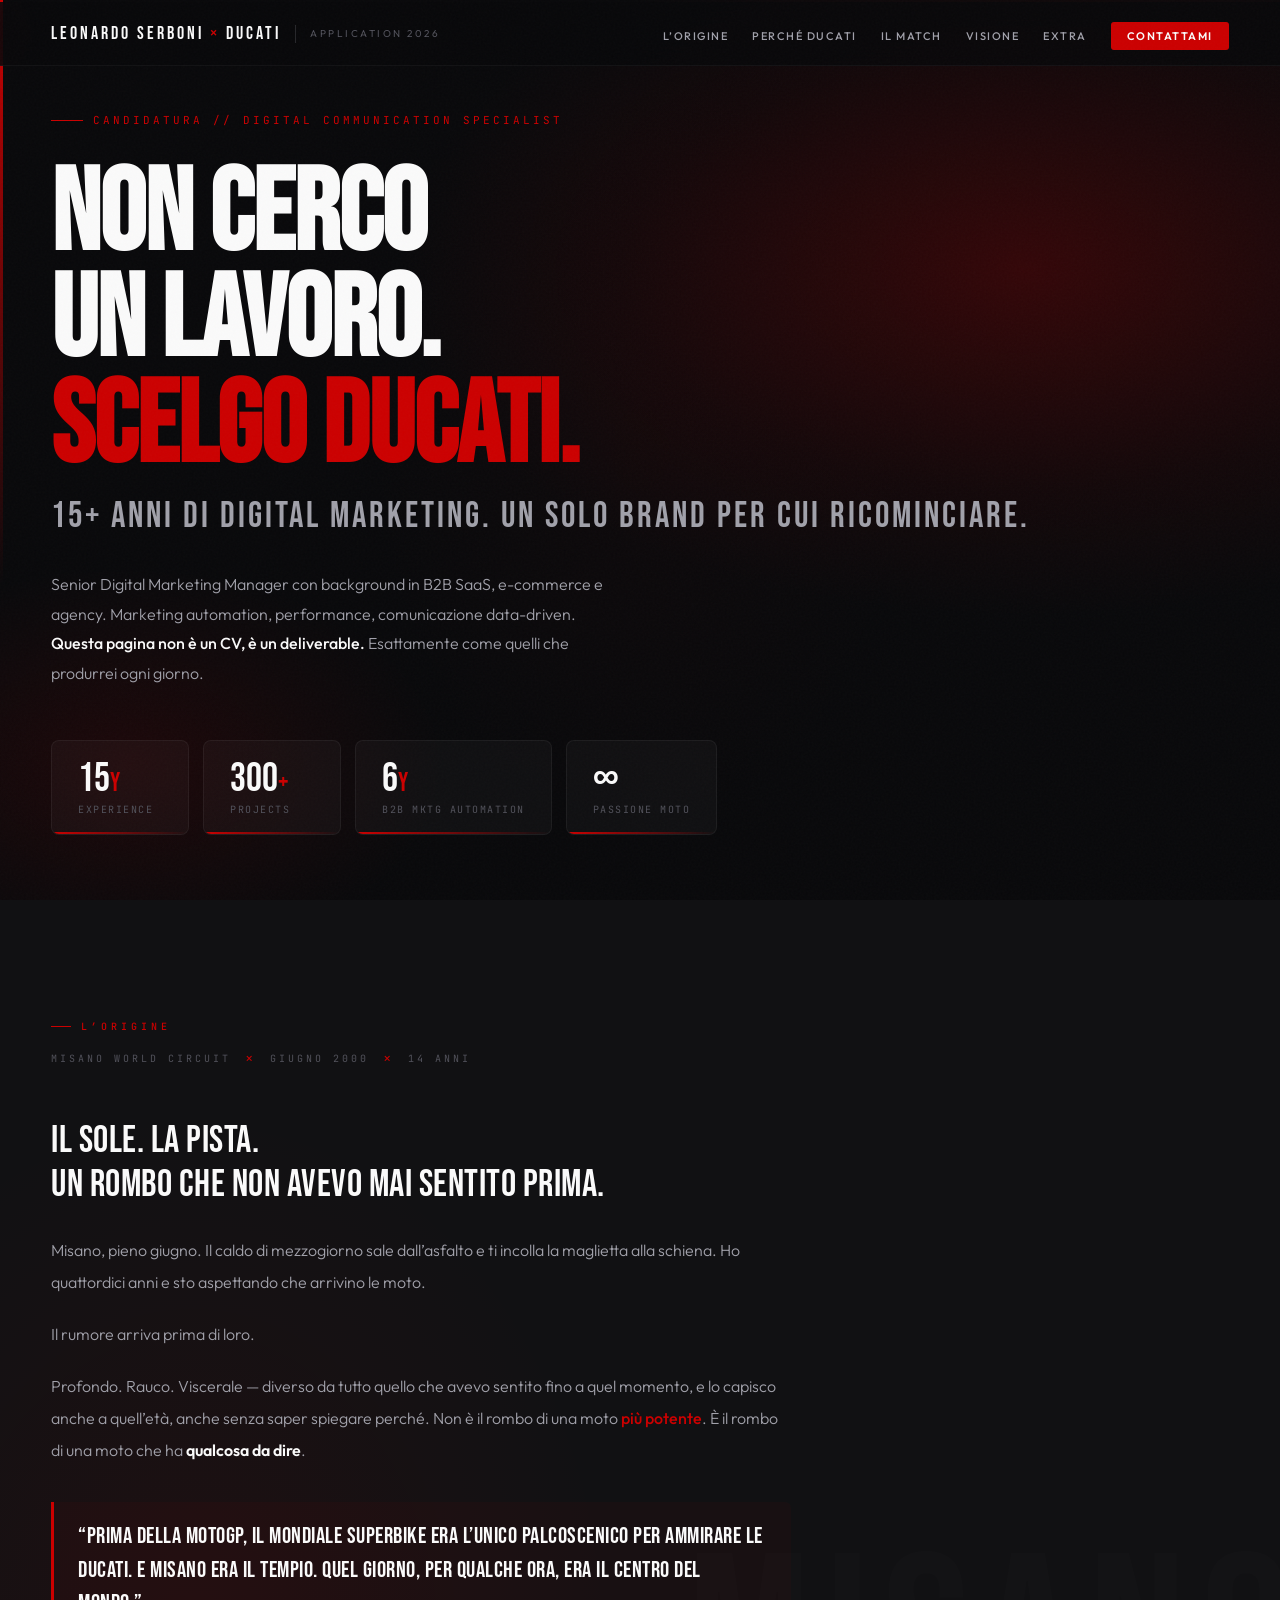
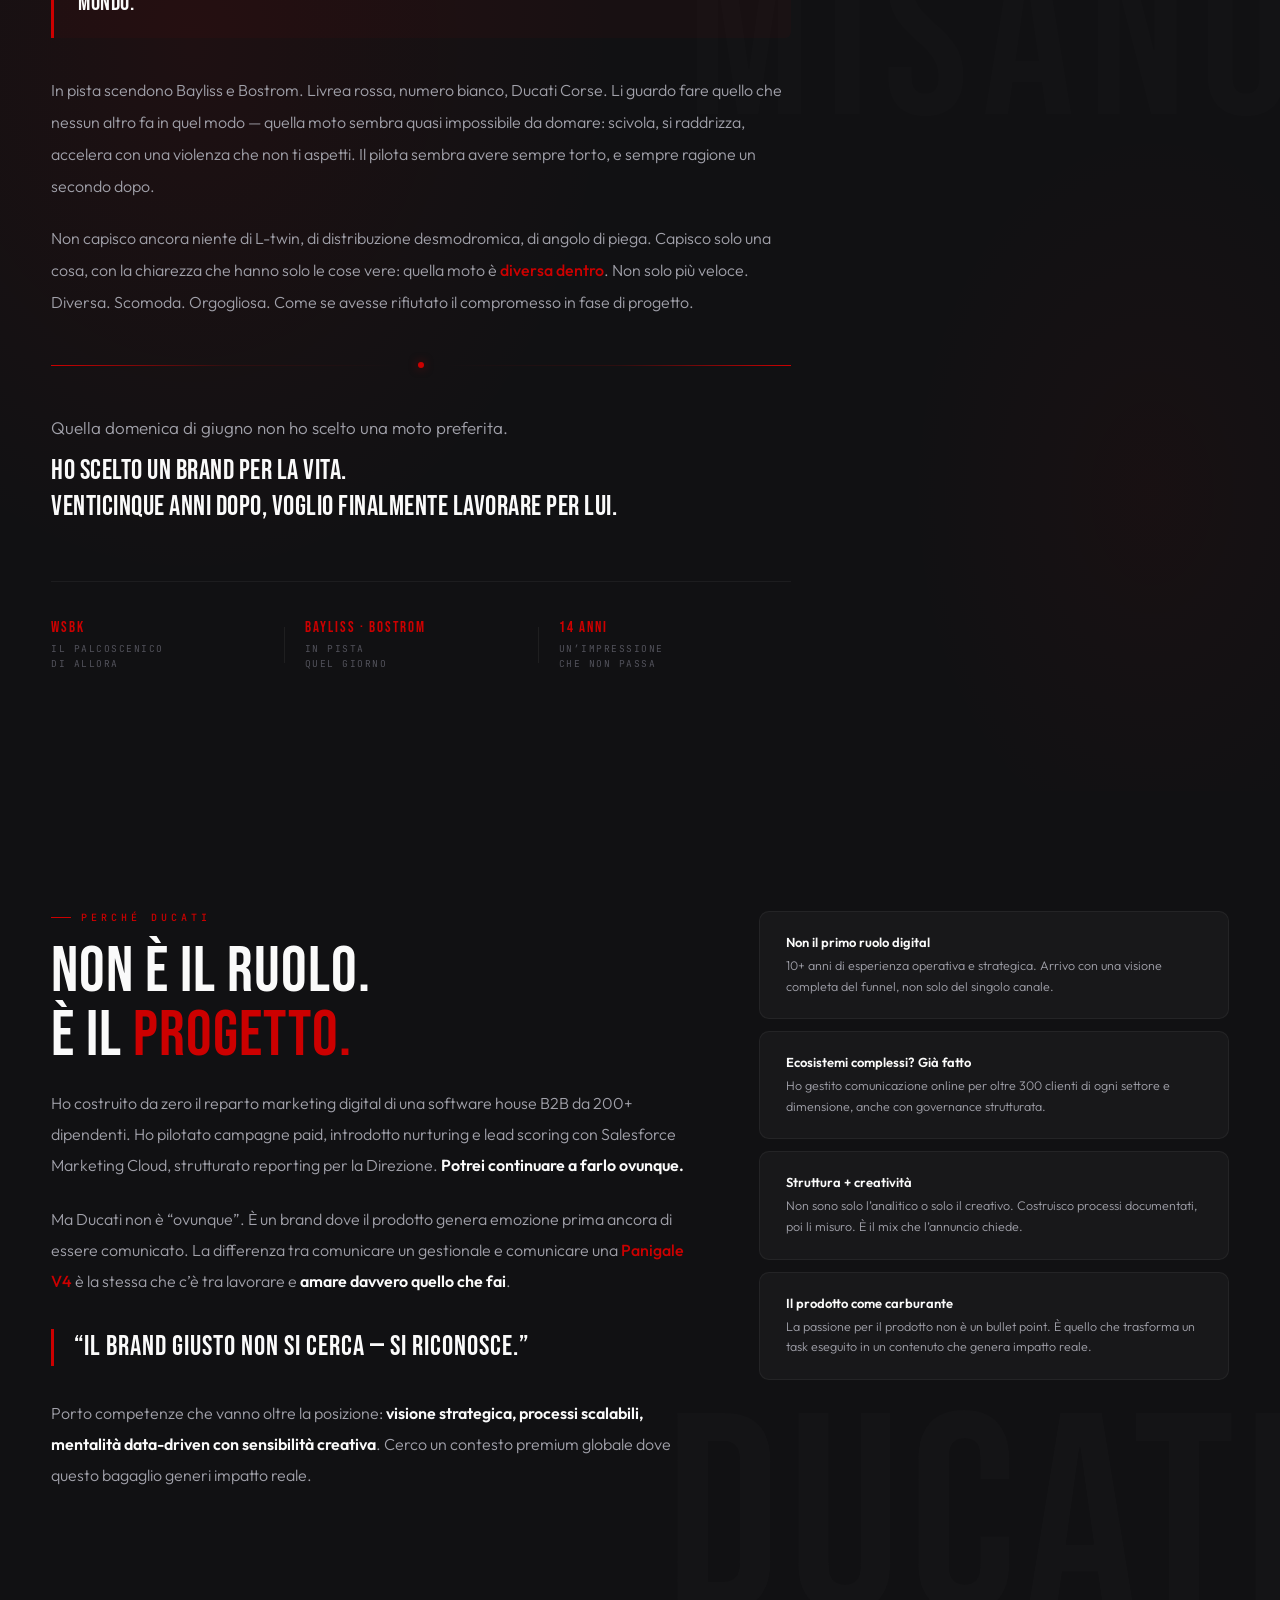
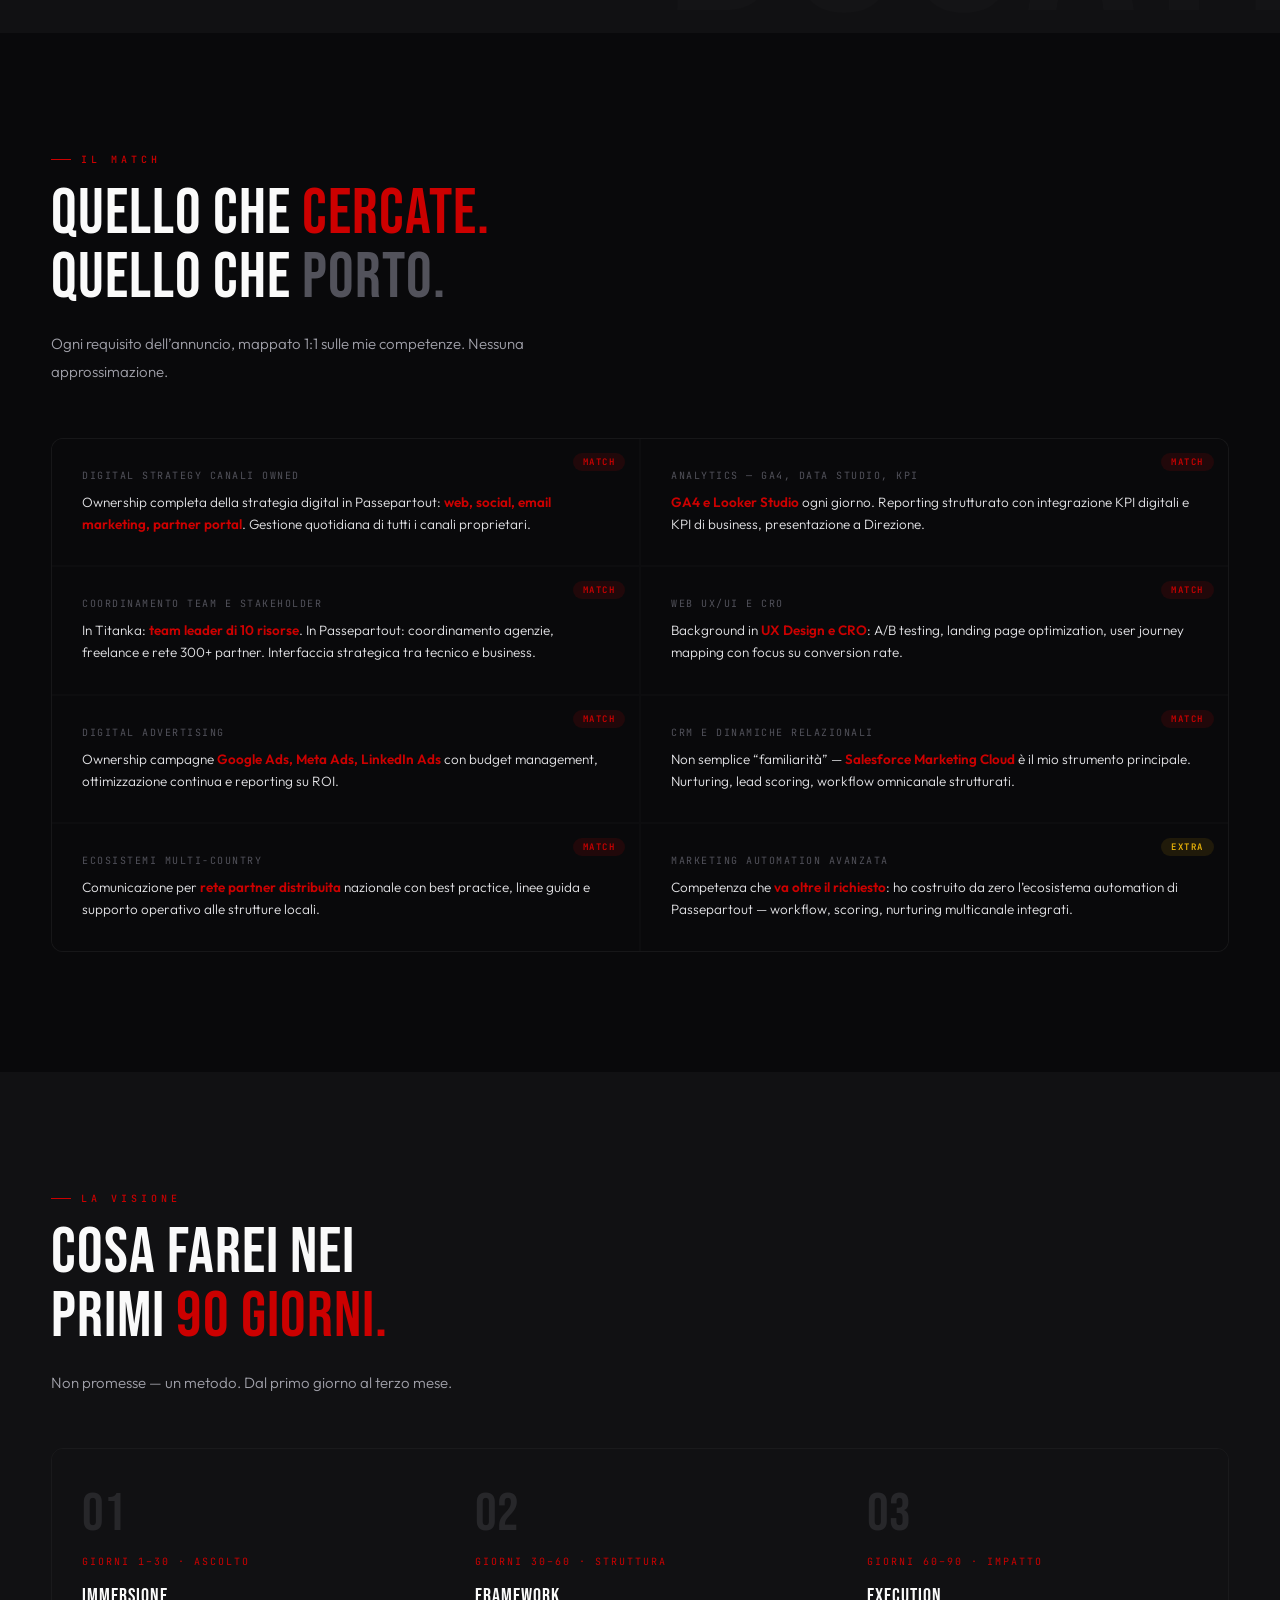
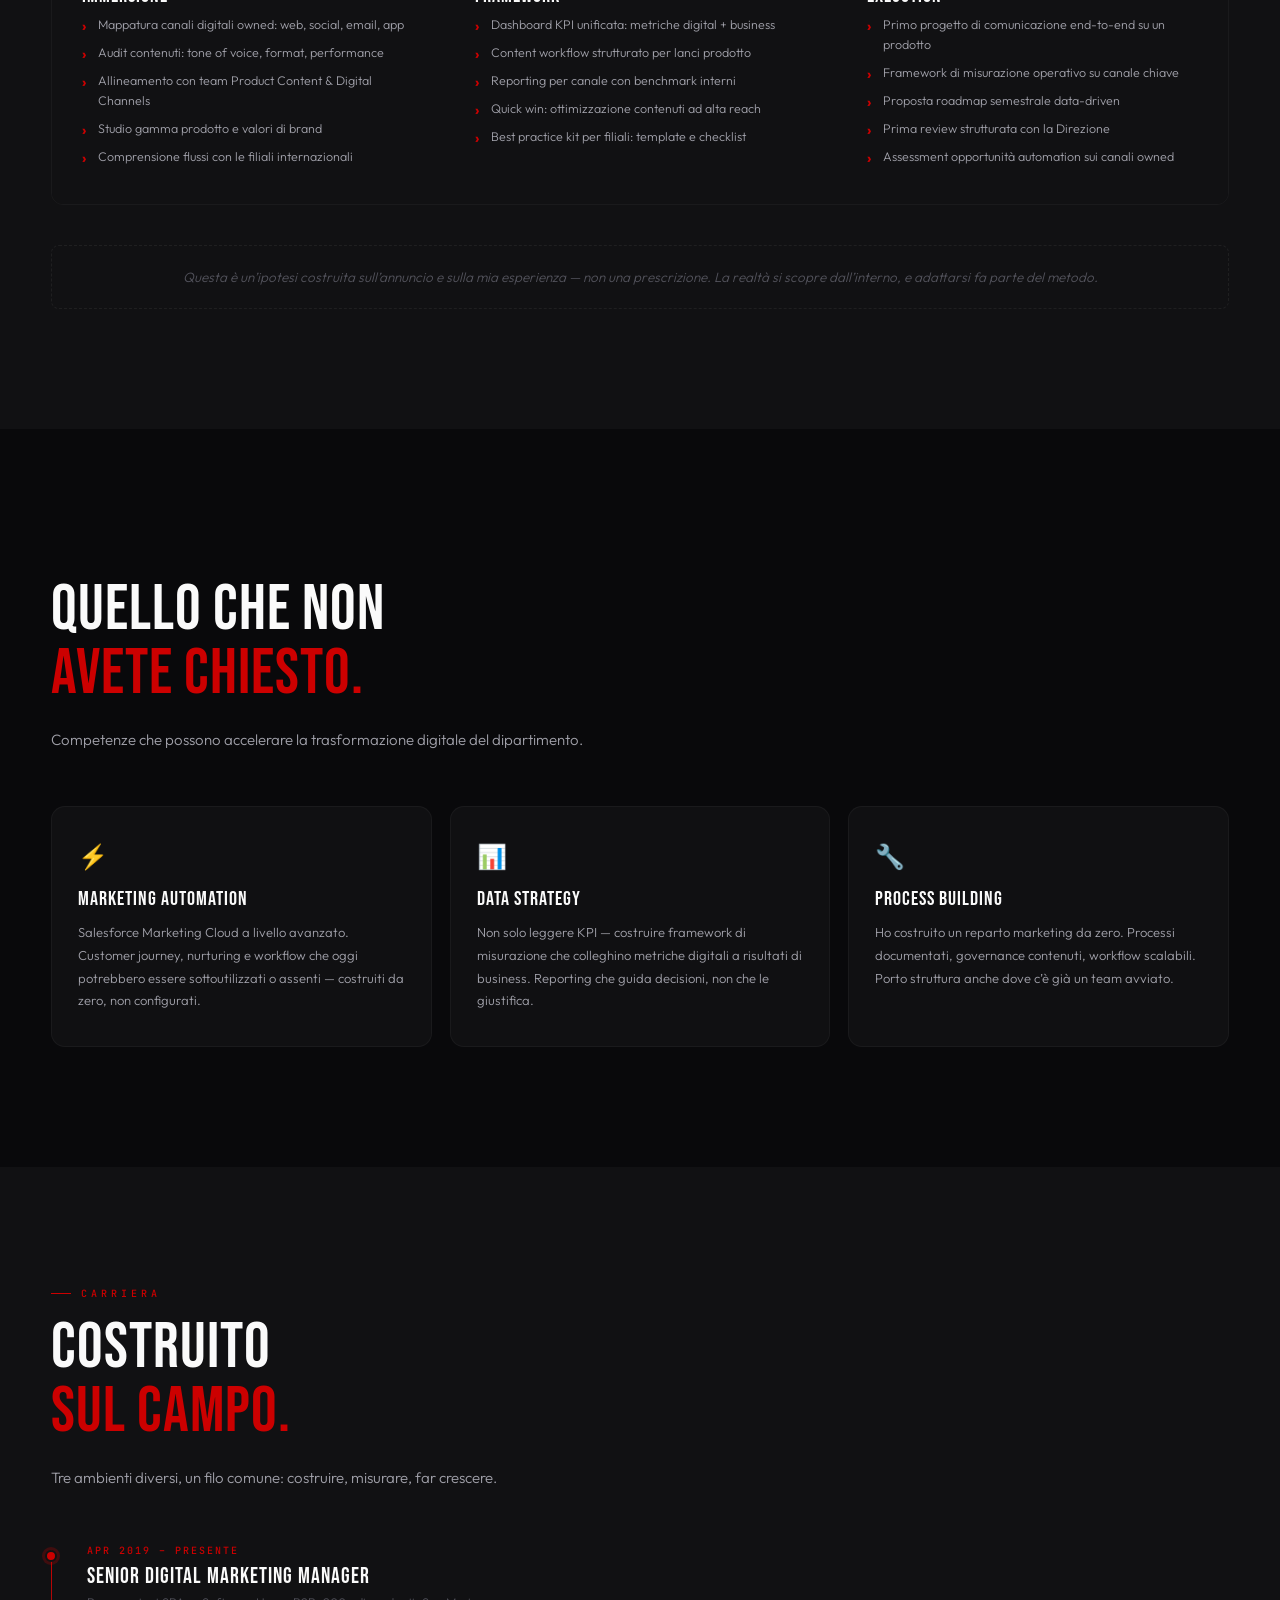
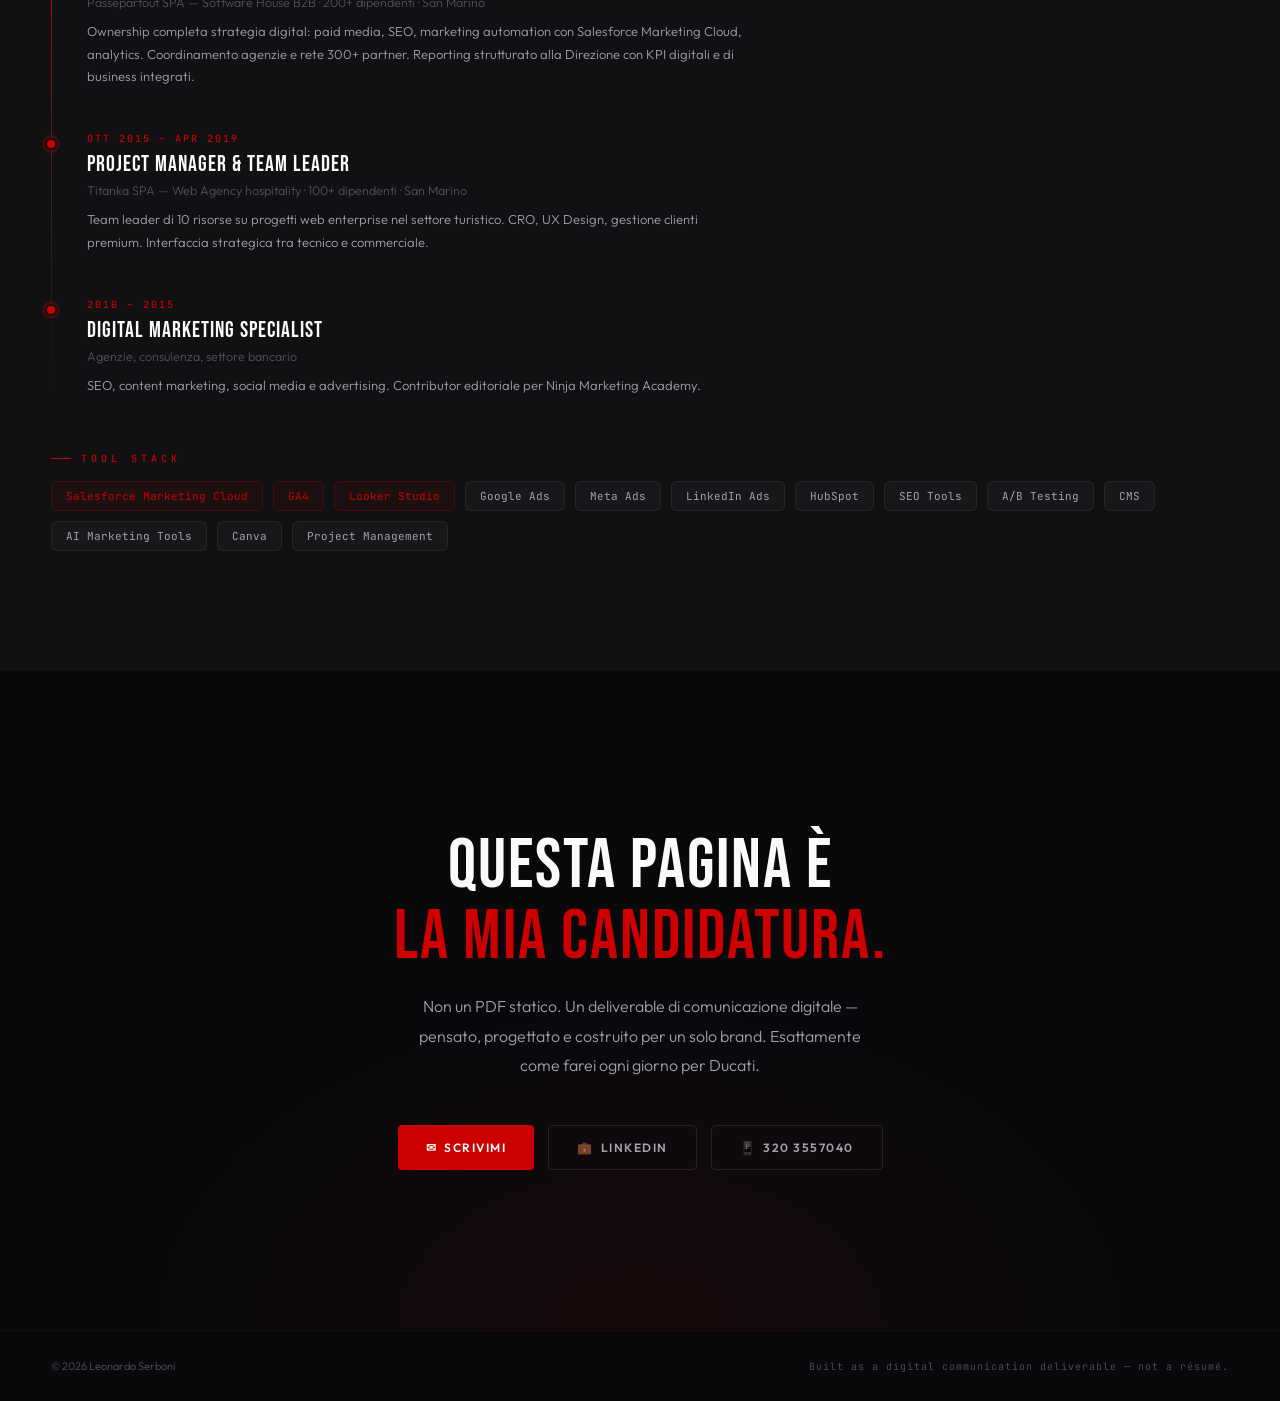
==== ducati/index.html @ 58b3178b "Update index.html" ====
<!DOCTYPE html>
<html lang="it">
<head>
<meta charset="UTF-8">
<meta name="viewport" content="width=device-width, initial-scale=1.0">
<title>Leonardo Serboni x Ducati - Digital Communication Specialist</title>
<meta name="description" content="Candidatura di Leonardo Serboni per il ruolo di Digital Communication Specialist in Ducati Motor Holding.">
<link rel="icon" type="image/svg+xml" href="/favicon.svg">
<link rel="preconnect" href="https://fonts.googleapis.com">
<link href="https://fonts.googleapis.com/css2?family=Bebas+Neue&family=Outfit:wght@200;300;400;500;600;700&family=JetBrains+Mono:wght@300;400;500&display=swap" rel="stylesheet">
<style>
*, *::before, *::after { box-sizing: border-box; margin: 0; padding: 0; }
:root {
  --black: #09090b; --dark: #111113; --carbon: #18181b;
  --ducati: #CC0000; --ducati-bright: #e60000; --ducati-dim: #8b0000;
  --white: #fafafa; --smoke: #e4e4e7; --silver: #a1a1aa;
  --muted: #52525b; --subtle: #27272a; --glass: rgba(255,255,255,0.03);
}
html { scroll-behavior: smooth; }
body { font-family: Outfit, sans-serif; background: var(--black); color: var(--white); overflow-x: hidden; -webkit-font-smoothing: antialiased; }
::selection { background: var(--ducati); color: var(--white); }
body::after {
  content: ''; position: fixed; inset: 0; opacity: 0.025;
  background: url("data:image/svg+xml,%3Csvg viewBox='0 0 512 512' xmlns='http://www.w3.org/2000/svg'%3E%3Cfilter id='n'%3E%3CfeTurbulence type='fractalNoise' baseFrequency='0.85' numOctaves='4' stitchTiles='stitch'/%3E%3C/filter%3E%3Crect width='100%25' height='100%25' filter='url(%23n)'/%3E%3C/svg%3E");
  pointer-events: none; z-index: 10000;
}

/* ── PROGRESS BAR ── */
#progress-bar { position: fixed; top: 0; left: 0; height: 2px; background: var(--ducati); z-index: 9999; width: 0%; transition: width 0.1s linear; }

/* ── REVEAL ── */
.rv { opacity: 0; transform: translateY(32px); transition: opacity 0.7s cubic-bezier(0.16,1,0.3,1), transform 0.7s cubic-bezier(0.16,1,0.3,1); }
.rv.vis { opacity: 1; transform: translateY(0); }
.rv-d1 { transition-delay: 0.08s; } .rv-d2 { transition-delay: 0.16s; }
.rv-d3 { transition-delay: 0.24s; } .rv-d4 { transition-delay: 0.32s; }

/* ── NAV ── */
nav {
  position: fixed; top: 2px; left: 0; right: 0; z-index: 200; height: 64px;
  display: flex; align-items: center; justify-content: space-between;
  padding: 0 clamp(20px,4vw,56px);
  background: rgba(9,9,11,0.85); backdrop-filter: blur(24px) saturate(1.4);
  border-bottom: 1px solid rgba(255,255,255,0.04);
}
.nav-left { display: flex; align-items: center; gap: 14px; }
.nav-mark { font-family: 'Bebas Neue', sans-serif; font-size: 18px; letter-spacing: 3px; color: var(--white); }
.nav-mark span { color: var(--ducati); }
.nav-sep { width: 1px; height: 18px; background: var(--subtle); }
.nav-tag { font-size: 10px; font-weight: 400; color: var(--muted); letter-spacing: 2.5px; text-transform: uppercase; }
.nav-right { display: flex; gap: 24px; list-style: none; align-items: center; }
.nav-right a { font-size: 11px; font-weight: 500; color: var(--silver); text-decoration: none; letter-spacing: 1.5px; text-transform: uppercase; transition: color 0.2s; }
.nav-right a:hover { color: var(--white); }
.nav-cta { background: var(--ducati) !important; color: var(--white) !important; padding: 7px 16px !important; border-radius: 3px; font-weight: 600 !important; transition: background 0.2s, transform 0.2s !important; }
.nav-cta:hover { background: var(--ducati-bright) !important; transform: translateY(-1px); }

/* ── HERO ── */
.hero {
  min-height: 100vh; display: flex; flex-direction: column; justify-content: center;
  padding: 100px clamp(20px,4vw,56px) 60px; position: relative; overflow: hidden;
}
.hero-glow {
  position: absolute; inset: 0;
  background:
    radial-gradient(ellipse 70% 55% at 80% 30%, rgba(204,0,0,0.22) 0%, rgba(140,0,0,0.08) 45%, transparent 70%),
    radial-gradient(ellipse 45% 40% at 10% 85%, rgba(204,0,0,0.10) 0%, transparent 55%),
    radial-gradient(ellipse 30% 60% at 50% 50%, rgba(100,0,0,0.05) 0%, transparent 70%);
}
.hero-accent { position: absolute; left: 0; top: 0; bottom: 0; width: 3px; background: linear-gradient(to bottom, var(--ducati), transparent 65%); }
.hero-content { position: relative; z-index: 1; max-width: 980px; }
.hero-badge {
  display: inline-flex; align-items: center; gap: 10px; margin-bottom: 36px;
  opacity: 0; animation: up 0.7s 0.2s cubic-bezier(0.16,1,0.3,1) forwards;
}
.hero-badge-line { width: 32px; height: 1px; background: var(--ducati); }
.hero-badge span { font-family: 'JetBrains Mono', monospace; font-size: 11px; letter-spacing: 3px; text-transform: uppercase; color: var(--ducati); }
@keyframes up { from { opacity: 0; transform: translateY(24px); } to { opacity: 1; transform: translateY(0); } }
.hero-h1 {
  font-family: 'Bebas Neue', sans-serif; font-size: clamp(52px,9vw,130px);
  line-height: 0.92; letter-spacing: -1px; margin-bottom: 14px;
  opacity: 0; animation: up 0.8s 0.4s cubic-bezier(0.16,1,0.3,1) forwards;
}
.hero-h1 .r { color: var(--ducati); display: block; }
.hero-h2 {
  font-family: 'Bebas Neue', sans-serif; font-size: clamp(18px,2.8vw,36px);
  color: var(--silver); letter-spacing: 3px; margin-bottom: 32px;
  opacity: 0; animation: up 0.8s 0.55s cubic-bezier(0.16,1,0.3,1) forwards;
}
.hero-p {
  font-size: 16px; font-weight: 300; color: var(--silver); line-height: 1.85;
  max-width: 560px; margin-bottom: 52px;
  opacity: 0; animation: up 0.8s 0.7s cubic-bezier(0.16,1,0.3,1) forwards;
}
.hero-p strong { color: var(--white); font-weight: 500; }
.telem { display: flex; gap: 14px; flex-wrap: wrap; opacity: 0; animation: up 0.8s 0.9s cubic-bezier(0.16,1,0.3,1) forwards; }
.telem-box {
  background: var(--glass); border: 1px solid rgba(255,255,255,0.05);
  border-radius: 8px; padding: 18px 26px; min-width: 138px; position: relative; overflow: hidden;
  transition: border-color 0.3s, background 0.3s;
}
.telem-box:hover { border-color: rgba(204,0,0,0.2); background: rgba(204,0,0,0.04); }
.telem-box::after { content: ''; position: absolute; bottom: 0; left: 0; right: 0; height: 2px; background: linear-gradient(90deg, var(--ducati), transparent); }
.telem-val { font-family: 'Bebas Neue', sans-serif; font-size: 40px; color: var(--white); line-height: 1; }
.telem-val span { color: var(--ducati); font-size: 26px; }
.telem-key { font-family: 'JetBrains Mono', monospace; font-size: 10px; color: var(--muted); letter-spacing: 1.5px; text-transform: uppercase; margin-top: 4px; }

/* ── SECTIONS ── */
section { padding: clamp(72px,10vw,120px) clamp(20px,4vw,56px); }
.sec-dark { background: var(--dark); }
.sec-black { background: var(--black); }
.s-label { font-family: 'JetBrains Mono', monospace; font-size: 10px; font-weight: 500; letter-spacing: 4px; text-transform: uppercase; color: var(--ducati); margin-bottom: 16px; display: flex; align-items: center; gap: 10px; }
.s-label::before { content: ''; width: 20px; height: 1px; background: var(--ducati); }
.s-title { font-family: 'Bebas Neue', sans-serif; font-size: clamp(34px,5vw,64px); line-height: 1.0; letter-spacing: 1px; margin-bottom: 20px; }
.s-title .r { color: var(--ducati); } .s-title .d { color: var(--muted); }
.s-intro { font-size: 15px; font-weight: 300; color: var(--silver); line-height: 1.85; max-width: 560px; margin-bottom: 52px; }

/* ── PERCHÉ DUCATI ── */
#perche { position: relative; overflow: hidden; }
.perche-wm {
  position: absolute; right: -2%; bottom: -4%; font-family: 'Bebas Neue', sans-serif;
  font-size: clamp(140px,22vw,300px); color: rgba(255,255,255,0.013); letter-spacing: 8px;
  pointer-events: none; line-height: 1; user-select: none;
}
.perche-grid { display: grid; grid-template-columns: 1.15fr 0.85fr; gap: 72px; align-items: start; }
.perche-text p { font-size: 16px; color: var(--silver); line-height: 1.95; margin-bottom: 22px; font-weight: 300; }
.perche-text strong { color: var(--white); font-weight: 600; }
.perche-text em { color: var(--ducati); font-style: normal; font-weight: 500; }
.perche-text .pull {
  font-family: 'Bebas Neue', sans-serif; font-size: clamp(20px,2.2vw,28px); color: var(--white);
  letter-spacing: 1px; line-height: 1.3; border-left: 3px solid var(--ducati);
  padding-left: 20px; margin: 32px 0; font-weight: 400;
}
.perche-cards { display: flex; flex-direction: column; gap: 12px; }
.p-card {
  background: var(--glass); border: 1px solid rgba(255,255,255,0.05);
  border-radius: 10px; padding: 22px 26px; transition: all 0.35s cubic-bezier(0.16,1,0.3,1);
  position: relative; cursor: default;
}
.p-card::before { content: ''; position: absolute; left: 0; top: 0; bottom: 0; width: 3px; border-radius: 3px 0 0 3px; background: var(--ducati); opacity: 0; transition: opacity 0.3s; }
.p-card:hover { background: rgba(204,0,0,0.04); border-color: rgba(204,0,0,0.12); transform: translateX(6px); }
.p-card:hover::before { opacity: 1; }
.p-card-h { font-size: 13px; font-weight: 600; color: var(--white); margin-bottom: 5px; }
.p-card-p { font-size: 12.5px; color: var(--silver); line-height: 1.65; font-weight: 300; }

/* ── MATCH ── */
.match-grid { display: grid; grid-template-columns: repeat(2,1fr); gap: 2px; background: rgba(255,255,255,0.02); border-radius: 12px; overflow: hidden; border: 1px solid rgba(255,255,255,0.04); }
.m-item { background: var(--black); padding: 30px; position: relative; transition: background 0.3s; }
.m-item:hover { background: rgba(204,0,0,0.03); }
.m-badge { position: absolute; top: 14px; right: 14px; font-family: 'JetBrains Mono', monospace; font-size: 9px; font-weight: 600; letter-spacing: 1.5px; text-transform: uppercase; padding: 3px 10px; border-radius: 20px; }
.m-match { background: rgba(204,0,0,0.12); color: var(--ducati); }
.m-extra { background: rgba(234,179,8,0.1); color: #eab308; }
.m-req { font-family: 'JetBrains Mono', monospace; font-size: 10px; letter-spacing: 1.5px; text-transform: uppercase; color: var(--muted); margin-bottom: 9px; }
.m-ans { font-size: 13.5px; font-weight: 300; color: var(--smoke); line-height: 1.65; }
.m-ans strong { color: var(--ducati); font-weight: 600; }

/* ── VISIONE 90 GIORNI ── */
.vis-phases { display: grid; grid-template-columns: repeat(3,1fr); gap: 2px; border-radius: 12px; overflow: hidden; border: 1px solid rgba(255,255,255,0.04); margin-bottom: 40px; }
.vis-phase { background: var(--dark); padding: 38px 30px; position: relative; overflow: hidden; }
.vis-phase::after { content: ''; position: absolute; top: 0; left: 0; right: 0; height: 3px; background: var(--ducati); transform: scaleX(0); transform-origin: left; transition: transform 0.5s cubic-bezier(0.16,1,0.3,1); }
.vis-phase:hover::after { transform: scaleX(1); }
.vis-num { font-family: 'Bebas Neue', sans-serif; font-size: 54px; color: var(--subtle); line-height: 1; margin-bottom: 14px; }
.vis-phase-title { font-family: 'Bebas Neue', sans-serif; font-size: 20px; letter-spacing: 1px; color: var(--white); margin-bottom: 6px; }
.vis-phase-when { font-family: 'JetBrains Mono', monospace; font-size: 10px; color: var(--ducati); letter-spacing: 2px; text-transform: uppercase; margin-bottom: 16px; }
.vis-phase-list { list-style: none; display: flex; flex-direction: column; gap: 8px; }
.vis-phase-list li { font-size: 12.5px; color: var(--silver); line-height: 1.6; font-weight: 300; padding-left: 16px; position: relative; }
.vis-phase-list li::before { content: '›'; position: absolute; left: 0; color: var(--ducati); font-weight: 700; font-size: 15px; }
.vis-note { font-size: 13.5px; color: var(--muted); font-weight: 300; font-style: italic; text-align: center; padding: 22px; border: 1px dashed rgba(255,255,255,0.06); border-radius: 8px; }

/* ── EXTRA ── */
.extra-cols { display: grid; grid-template-columns: repeat(3,1fr); gap: 18px; }
.x-card { background: var(--glass); border: 1px solid rgba(255,255,255,0.04); border-radius: 14px; padding: 34px 26px; transition: all 0.4s cubic-bezier(0.16,1,0.3,1); position: relative; overflow: hidden; }
.x-card::after { content: ''; position: absolute; bottom: 0; left: 0; right: 0; height: 2px; background: linear-gradient(90deg,var(--ducati),transparent); opacity: 0; transition: opacity 0.3s; }
.x-card:hover { background: rgba(255,255,255,0.04); transform: translateY(-6px); border-color: rgba(255,255,255,0.07); }
.x-card:hover::after { opacity: 1; }
.x-icon { font-size: 24px; margin-bottom: 16px; }
.x-card-h { font-family: 'Bebas Neue', sans-serif; font-size: 20px; letter-spacing: 1px; color: var(--white); margin-bottom: 10px; }
.x-card-p { font-size: 13px; color: var(--silver); line-height: 1.75; font-weight: 300; }

/* ── TIMELINE ── */
.tl { position: relative; padding-left: 36px; max-width: 700px; }
.tl::before { content: ''; position: absolute; left: 0; top: 6px; bottom: 6px; width: 1px; background: linear-gradient(to bottom, var(--ducati), var(--subtle) 60%, transparent); }
.tl-i { margin-bottom: 44px; position: relative; }
.tl-dot { position: absolute; left: -42px; top: 6px; width: 12px; height: 12px; background: var(--ducati); border-radius: 50%; border: 2px solid var(--dark); box-shadow: 0 0 0 3px rgba(204,0,0,0.25); }
.tl-when { font-family: 'JetBrains Mono', monospace; font-size: 10px; font-weight: 500; letter-spacing: 2px; text-transform: uppercase; color: var(--ducati); margin-bottom: 6px; }
.tl-role { font-family: 'Bebas Neue', sans-serif; font-size: 22px; letter-spacing: 1px; color: var(--white); margin-bottom: 4px; }
.tl-co { font-size: 12.5px; color: var(--muted); margin-bottom: 10px; font-weight: 300; }
.tl-desc { font-size: 13px; color: var(--silver); line-height: 1.75; font-weight: 300; }

/* ── TOOLS ── */
.tools-wrap { display: flex; flex-wrap: wrap; gap: 10px; margin-top: 16px; }
.tool-tag { font-family: 'JetBrains Mono', monospace; font-size: 11px; font-weight: 400; padding: 7px 14px; border-radius: 6px; background: rgba(255,255,255,0.03); border: 1px solid rgba(255,255,255,0.06); color: var(--silver); transition: all 0.2s; cursor: default; }
.tool-tag:hover { border-color: rgba(204,0,0,0.3); color: var(--white); background: rgba(204,0,0,0.06); }
.tool-tag.hl { border-color: rgba(204,0,0,0.25); color: var(--ducati); background: rgba(204,0,0,0.06); }

/* ── CTA ── */
#cta { text-align: center; padding: clamp(80px,14vw,160px) clamp(20px,4vw,56px); position: relative; overflow: hidden; }
#cta::before { content: ''; position: absolute; inset: 0; background: radial-gradient(ellipse 55% 70% at 50% 100%, rgba(204,0,0,0.07) 0%, transparent 70%); }
.cta-inner { position: relative; z-index: 1; }
.cta-h { font-family: 'Bebas Neue', sans-serif; font-size: clamp(36px,5.5vw,72px); letter-spacing: 2px; margin-bottom: 20px; line-height: 1; }
.cta-h .r { color: var(--ducati); }
.cta-p { font-size: 16px; color: var(--silver); font-weight: 300; line-height: 1.85; max-width: 480px; margin: 0 auto 44px; }
.cta-links { display: flex; gap: 14px; justify-content: center; flex-wrap: wrap; }
.cta-btn { display: inline-flex; align-items: center; gap: 8px; padding: 14px 28px; border-radius: 4px; font-size: 12px; font-weight: 600; letter-spacing: 1.5px; text-transform: uppercase; text-decoration: none; font-family: Outfit,sans-serif; transition: all 0.3s; cursor: pointer; border: none; }
.cta-primary { background: var(--ducati); color: var(--white); }
.cta-primary:hover { background: var(--ducati-bright); transform: translateY(-2px); box-shadow: 0 8px 32px rgba(204,0,0,0.35); }
.cta-ghost { background: transparent; color: var(--silver); border: 1px solid rgba(255,255,255,0.1); }
.cta-ghost:hover { border-color: rgba(255,255,255,0.25); color: var(--white); }

/* ── FOOTER ── */
footer { padding: 28px clamp(20px,4vw,56px); border-top: 1px solid rgba(255,255,255,0.03); display: flex; justify-content: space-between; align-items: center; font-size: 11px; color: var(--muted); font-weight: 300; }
footer a { color: var(--silver); text-decoration: none; transition: color 0.2s; }
footer a:hover { color: var(--ducati); }
.footer-meta { font-family: 'JetBrains Mono', monospace; font-size: 10px; letter-spacing: 1px; }

/* ── RESPONSIVE ── */
@media (max-width: 960px) {
  .perche-grid, .vis-phases, .extra-cols { grid-template-columns: 1fr; }
  .match-grid { grid-template-columns: 1fr; }
  .nav-right { display: none; }
}
@media (max-width: 960px) {
  .origine-conclusion { flex-direction: column; gap: 16px; }
  .origine-conclusion-line { width: 60px; height: 1px; flex: none; }
  .origine-footer { flex-direction: column; gap: 24px; }
  .origine-footer-sep { width: 40px; height: 1px; }
}
@media (max-width: 600px) {
  .telem { flex-direction: column; }
  .cta-links { flex-direction: column; align-items: center; }
  .origine-conclusion p { white-space: normal; }
}

/* ── ORIGINE ── */
#origine { position: relative; overflow: hidden; }
#origine::before {
  content: '';
  position: absolute; inset: 0;
  background:
    radial-gradient(ellipse 55% 60% at 15% 50%, rgba(204,0,0,0.07) 0%, transparent 60%),
    radial-gradient(ellipse 35% 45% at 90% 80%, rgba(204,0,0,0.04) 0%, transparent 55%);
  pointer-events: none;
}
.origine-wm {
  position: absolute; right: -2%; top: 50%; transform: translateY(-50%);
  font-family: 'Bebas Neue', sans-serif;
  font-size: clamp(110px, 18vw, 250px);
  color: rgba(255,255,255,0.011); letter-spacing: 14px;
  pointer-events: none; user-select: none; line-height: 1;
}
.origine-inner { position: relative; z-index: 1; max-width: 740px; }
.origine-eyebrow {
  display: flex; align-items: center; gap: 14px;
  margin-bottom: 52px;
  font-family: 'JetBrains Mono', monospace;
  font-size: 10px; letter-spacing: 3px; text-transform: uppercase; color: var(--muted);
}
.origine-eyebrow-sep { color: var(--ducati); font-size: 14px; }
.origine-lead {
  font-family: 'Bebas Neue', sans-serif;
  font-size: clamp(24px, 3vw, 38px);
  color: var(--white); letter-spacing: 0.5px;
  line-height: 1.15; margin-bottom: 28px;
}
.origine-body { margin-bottom: 0; }
.origine-body p {
  font-size: 16px; color: var(--silver);
  line-height: 2; font-weight: 300; margin-bottom: 20px;
}
.origine-body p:last-child { margin-bottom: 0; }
.origine-body em { color: var(--ducati); font-style: normal; font-weight: 500; }
.origine-body strong { color: var(--white); font-weight: 600; }
.origine-pull {
  font-family: 'Bebas Neue', sans-serif;
  font-size: clamp(17px, 1.9vw, 23px);
  color: var(--white); letter-spacing: 0.5px; line-height: 1.45;
  border-left: 3px solid var(--ducati);
  padding: 18px 24px; margin: 36px 0;
  background: rgba(204,0,0,0.04);
  border-radius: 0 6px 6px 0;
}
.origine-divider {
  display: flex; align-items: center; gap: 20px;
  margin: 44px 0;
}
.origine-divider-line {
  flex: 1; height: 1px;
  background: linear-gradient(90deg, var(--ducati), rgba(204,0,0,0.15), transparent);
}
.origine-divider-dot {
  width: 6px; height: 6px; border-radius: 50%;
  background: var(--ducati); flex-shrink: 0;
  box-shadow: 0 0 10px rgba(204,0,0,0.5);
}
.origine-chiusura {
  font-size: 17px; color: var(--silver);
  line-height: 1.9; font-weight: 300;
}
.origine-chiusura strong {
  display: block; margin-top: 8px;
  font-family: 'Bebas Neue', sans-serif;
  font-size: clamp(20px, 2.2vw, 28px);
  color: var(--white); font-weight: 400; letter-spacing: 0.5px;
  line-height: 1.3;
}
.origine-footer {
  display: flex; align-items: center;
  gap: 0; margin-top: 56px;
  padding-top: 36px; border-top: 1px solid rgba(255,255,255,0.05);
}
.origine-footer-item { flex: 1; padding: 0 20px; }
.origine-footer-item:first-child { padding-left: 0; }
.origine-footer-val {
  font-family: 'Bebas Neue', sans-serif;
  font-size: 15px; color: var(--ducati);
  letter-spacing: 2px; margin-bottom: 5px;
}
.origine-footer-label {
  font-family: 'JetBrains Mono', monospace;
  font-size: 9.5px; color: var(--muted);
  letter-spacing: 1.5px; text-transform: uppercase; line-height: 1.5;
}
.origine-footer-sep {
  width: 1px; height: 36px;
  background: rgba(255,255,255,0.06); flex-shrink: 0;
}

</style>
</head>
<body>

<div id="progress-bar"></div>

<nav>
  <div class="nav-left">
    <div class="nav-mark">LEONARDO SERBONI <span>&times;</span> DUCATI</div>
    <div class="nav-sep"></div>
    <div class="nav-tag">Application 2026</div>
  </div>
  <ul class="nav-right">
    <li><a href="#origine">L&rsquo;Origine</a></li>
    <li><a href="#perche">Perch&eacute; Ducati</a></li>
    <li><a href="#match">Il Match</a></li>
    <li><a href="#visione">Visione</a></li>
    <li><a href="#extra">Extra</a></li>
    <li><a href="#cta" class="nav-cta">Contattami</a></li>
  </ul>
</nav>

<!-- HERO -->
<section class="hero">
  <div class="hero-glow"></div>
  <div class="hero-accent"></div>
</div>
  <div class="hero-content" style="position:relative;z-index:1;">
    <div class="hero-badge">
      <span class="hero-badge-line"></span>
      <span>Candidatura &sol;&sol; Digital Communication Specialist</span>
    </div>
    <h1 class="hero-h1">
      NON CERCO<br>UN LAVORO.
      <span class="r">SCELGO DUCATI.</span>
    </h1>
    <p class="hero-h2">15+ anni di digital marketing. Un solo brand per cui ricominciare.</p>
    <p class="hero-p">
      Senior Digital Marketing Manager con background in B2B SaaS, e-commerce e agency.
      Marketing automation, performance, comunicazione data-driven.
      <strong>Questa pagina non &egrave; un CV, &egrave; un deliverable.</strong>
      Esattamente come quelli che produrrei ogni giorno.
    </p>
    <div class="telem">
      <div class="telem-box">
        <div class="telem-val">15<span>y</span></div>
        <div class="telem-key">Experience</div>
      </div>
      <div class="telem-box">
        <div class="telem-val">300<span>+</span></div>
        <div class="telem-key">Projects</div>
      </div>
      <div class="telem-box">
        <div class="telem-val">6<span>y</span></div>
        <div class="telem-key">B2B Mktg Automation</div>
      </div>
      <div class="telem-box">
        <div class="telem-val">&infin;</div>
        <div class="telem-key">Passione Moto</div>
      </div>
    </div>
  </div>
</section>

<!-- L'ORIGINE -->
<section id="origine" class="sec-dark">
  <div class="origine-wm">MISANO</div>
  <div class="origine-inner">

    <div class="s-label rv">L&rsquo;origine</div>

    <div class="origine-eyebrow rv rv-d1">
      <span>Misano World Circuit</span>
      <span class="origine-eyebrow-sep">&times;</span>
      <span>Giugno 2000</span>
      <span class="origine-eyebrow-sep">&times;</span>
      <span>14 anni</span>
    </div>

    <div class="origine-lead rv rv-d2">
      Il sole. La pista.<br>Un rombo che non avevo mai sentito prima.
    </div>

    <div class="origine-body">
      <p class="rv rv-d2">
        Misano, pieno giugno. Il caldo di mezzogiorno sale dall&rsquo;asfalto e ti incolla la maglietta alla schiena.
        Ho quattordici anni e sto aspettando che arrivino le moto.
      </p>
      <p class="rv rv-d3">
        Il rumore arriva prima di loro.
      </p>
      <p class="rv rv-d3">
        Profondo. Rauco. Viscerale &mdash; diverso da tutto quello che avevo sentito fino a quel momento,
        e lo capisco anche a quell&rsquo;et&agrave;, anche senza saper spiegare perch&eacute;.
        Non &egrave; il rombo di una moto <em>pi&ugrave; potente</em>.
        &Egrave; il rombo di una moto che ha <strong>qualcosa da dire</strong>.
      </p>
    </div>

    <div class="origine-pull rv rv-d3">
      &ldquo;Prima della MotoGP, il Mondiale Superbike era l&rsquo;unico palcoscenico per ammirare le Ducati.
      E Misano era il tempio. Quel giorno, per qualche ora, era il centro del mondo.&rdquo;
    </div>

    <div class="origine-body">
      <p class="rv rv-d4">
        In pista scendono Bayliss e Bostrom. Livrea rossa, numero bianco, Ducati Corse.
        Li guardo fare quello che nessun altro fa in quel modo &mdash;
        quella moto sembra quasi impossibile da domare: scivola, si raddrizza,
        accelera con una violenza che non ti aspetti.
        Il pilota sembra avere sempre torto, e sempre ragione un secondo dopo.
      </p>
      <p class="rv rv-d4">
        Non capisco ancora niente di L-twin, di distribuzione desmodromica, di angolo di piega.
        Capisco solo una cosa, con la chiarezza che hanno solo le cose vere:
        quella moto &egrave; <em>diversa dentro</em>.
        Non solo pi&ugrave; veloce. Diversa. Scomoda. Orgogliosa.
        Come se avesse rifiutato il compromesso in fase di progetto.
      </p>
    </div>

    <div class="origine-divider rv">
      <div class="origine-divider-line"></div>
      <div class="origine-divider-dot"></div>
      <div class="origine-divider-line" style="background: linear-gradient(270deg, var(--ducati), rgba(204,0,0,0.15), transparent);"></div>
    </div>

    <div class="origine-chiusura rv">
      Quella domenica di giugno non ho scelto una moto preferita.
      <strong>
        Ho scelto un brand per la vita.<br>
        Venticinque anni dopo, voglio finalmente lavorare per lui.
      </strong>
    </div>

    <div class="origine-footer rv rv-d1">
      <div class="origine-footer-item">
        <div class="origine-footer-val">WSBK</div>
        <div class="origine-footer-label">Il palcoscenico<br>di allora</div>
      </div>
      <div class="origine-footer-sep"></div>
      <div class="origine-footer-item">
        <div class="origine-footer-val">Bayliss &middot; Bostrom</div>
        <div class="origine-footer-label">In pista<br>quel giorno</div>
      </div>
      <div class="origine-footer-sep"></div>
      <div class="origine-footer-item">
        <div class="origine-footer-val">14 anni</div>
        <div class="origine-footer-label">Un&rsquo;impressione<br>che non passa</div>
      </div>
    </div>

  </div>
</section>

<!-- PERCHÉ DUCATI -->
<section id="perche" class="sec-dark">
  <div class="perche-wm">DUCATI</div>
  <div class="perche-grid">
    <div class="perche-text">
      <div class="s-label rv">Perch&eacute; Ducati</div>
      <div class="s-title rv rv-d1">NON &Egrave; IL RUOLO.<br>È IL <span class="r">PROGETTO.</span></div>
      <p class="rv rv-d2">
        Ho costruito da zero il reparto marketing digital di una software house B2B da 200+ dipendenti.
        Ho pilotato campagne paid, introdotto nurturing e lead scoring con Salesforce Marketing Cloud,
        strutturato reporting per la Direzione. <strong>Potrei continuare a farlo ovunque.</strong>
      </p>
      <p class="rv rv-d3">
        Ma Ducati non &egrave; &ldquo;ovunque&rdquo;. &Egrave; un brand dove il prodotto genera emozione
        prima ancora di essere comunicato. La differenza tra comunicare un gestionale e comunicare una
        <em>Panigale V4</em> &egrave; la stessa che c&rsquo;&egrave; tra lavorare e
        <strong>amare davvero quello che fai</strong>.
      </p>
      <div class="pull rv rv-d4">
        &ldquo;Il brand giusto non si cerca &mdash; si riconosce.&rdquo;
      </div>
      <p class="rv rv-d4">
        Porto competenze che vanno oltre la posizione: <strong>visione strategica, processi scalabili,
        mentalit&agrave; data-driven con sensibilit&agrave; creativa</strong>. Cerco un contesto
        premium globale dove questo bagaglio generi impatto reale.
      </p>
    </div>
    <div class="perche-cards">
      <div class="p-card rv">
        <div class="p-card-h">Non il primo ruolo digital</div>
        <div class="p-card-p">10+ anni di esperienza operativa e strategica. Arrivo con una visione completa del funnel, non solo del singolo canale.</div>
      </div>
      <div class="p-card rv rv-d1">
        <div class="p-card-h">Ecosistemi complessi? Gi&agrave; fatto</div>
        <div class="p-card-p">Ho gestito comunicazione online per oltre 300 clienti di ogni settore e dimensione, anche con governance strutturata.</div>
      </div>
      <div class="p-card rv rv-d2">
        <div class="p-card-h">Struttura + creativit&agrave;</div>
        <div class="p-card-p">Non sono solo l&rsquo;analitico o solo il creativo. Costruisco processi documentati, poi li misuro. &Egrave; il mix che l&rsquo;annuncio chiede.</div>
      </div>
      <div class="p-card rv rv-d3">
        <div class="p-card-h">Il prodotto come carburante</div>
        <div class="p-card-p">La passione per il prodotto non &egrave; un bullet point. &Egrave; quello che trasforma un task eseguito in un contenuto che genera impatto reale.</div>
      </div>
    </div>
  </div>
</section>

<!-- IL MATCH -->
<section id="match" class="sec-black">
  <div class="s-label rv">Il Match</div>
  <div class="s-title rv rv-d1">QUELLO CHE <span class="r">CERCATE.</span><br>QUELLO CHE <span class="d">PORTO.</span></div>
  <p class="s-intro rv rv-d2">Ogni requisito dell&rsquo;annuncio, mappato 1:1 sulle mie competenze. Nessuna approssimazione.</p>
  <div class="match-grid rv rv-d3">
    <div class="m-item">
      <span class="m-badge m-match">Match</span>
      <div class="m-req">Digital strategy canali owned</div>
      <div class="m-ans">Ownership completa della strategia digital in Passepartout: <strong>web, social, email marketing, partner portal</strong>. Gestione quotidiana di tutti i canali proprietari.</div>
    </div>
    <div class="m-item">
      <span class="m-badge m-match">Match</span>
      <div class="m-req">Analytics &mdash; GA4, Data Studio, KPI</div>
      <div class="m-ans"><strong>GA4 e Looker Studio</strong> ogni giorno. Reporting strutturato con integrazione KPI digitali e KPI di business, presentazione a Direzione.</div>
    </div>
    <div class="m-item">
      <span class="m-badge m-match">Match</span>
      <div class="m-req">Coordinamento team e stakeholder</div>
      <div class="m-ans">In Titanka: <strong>team leader di 10 risorse</strong>. In Passepartout: coordinamento agenzie, freelance e rete 300+ partner. Interfaccia strategica tra tecnico e business.</div>
    </div>
    <div class="m-item">
      <span class="m-badge m-match">Match</span>
      <div class="m-req">Web UX/UI e CRO</div>
      <div class="m-ans">Background in <strong>UX Design e CRO</strong>: A/B testing, landing page optimization, user journey mapping con focus su conversion rate.</div>
    </div>
    <div class="m-item">
      <span class="m-badge m-match">Match</span>
      <div class="m-req">Digital advertising</div>
      <div class="m-ans">Ownership campagne <strong>Google Ads, Meta Ads, LinkedIn Ads</strong> con budget management, ottimizzazione continua e reporting su ROI.</div>
    </div>
    <div class="m-item">
      <span class="m-badge m-match">Match</span>
      <div class="m-req">CRM e dinamiche relazionali</div>
      <div class="m-ans">Non semplice &ldquo;familiarit&agrave;&rdquo; &mdash; <strong>Salesforce Marketing Cloud</strong> &egrave; il mio strumento principale. Nurturing, lead scoring, workflow omnicanale strutturati.</div>
    </div>
    <div class="m-item">
      <span class="m-badge m-match">Match</span>
      <div class="m-req">Ecosistemi multi-country</div>
      <div class="m-ans">Comunicazione per <strong>rete partner distribuita</strong> nazionale con best practice, linee guida e supporto operativo alle strutture locali.</div>
    </div>
    <div class="m-item">
      <span class="m-badge m-extra">Extra</span>
      <div class="m-req">Marketing Automation avanzata</div>
      <div class="m-ans">Competenza che <strong>va oltre il richiesto</strong>: ho costruito da zero l&rsquo;ecosistema automation di Passepartout &mdash; workflow, scoring, nurturing multicanale integrati.</div>
    </div>
  </div>
</section>

<!-- VISIONE 90 GIORNI -->
<section id="visione" class="sec-dark">
  <div class="s-label rv">La Visione</div>
  <div class="s-title rv rv-d1">COSA FAREI NEI<br>PRIMI <span class="r">90 GIORNI.</span></div>
  <p class="s-intro rv rv-d2">Non promesse &mdash; un metodo. Dal primo giorno al terzo mese.</p>
  <div class="vis-phases rv rv-d3">
    <div class="vis-phase">
      <div class="vis-num">01</div>
      <div class="vis-phase-when">Giorni 1&ndash;30 &middot; Ascolto</div>
      <div class="vis-phase-title">IMMERSIONE</div>
      <ul class="vis-phase-list">
        <li>Mappatura canali digitali owned: web, social, email, app</li>
        <li>Audit contenuti: tone of voice, format, performance</li>
        <li>Allineamento con team Product Content &amp; Digital Channels</li>
        <li>Studio gamma prodotto e valori di brand</li>
        <li>Comprensione flussi con le filiali internazionali</li>
      </ul>
    </div>
    <div class="vis-phase">
      <div class="vis-num">02</div>
      <div class="vis-phase-when">Giorni 30&ndash;60 &middot; Struttura</div>
      <div class="vis-phase-title">FRAMEWORK</div>
      <ul class="vis-phase-list">
        <li>Dashboard KPI unificata: metriche digital + business</li>
        <li>Content workflow strutturato per lanci prodotto</li>
        <li>Reporting per canale con benchmark interni</li>
        <li>Quick win: ottimizzazione contenuti ad alta reach</li>
        <li>Best practice kit per filiali: template e checklist</li>
      </ul>
    </div>
    <div class="vis-phase">
      <div class="vis-num">03</div>
      <div class="vis-phase-when">Giorni 60&ndash;90 &middot; Impatto</div>
      <div class="vis-phase-title">EXECUTION</div>
      <ul class="vis-phase-list">
        <li>Primo progetto di comunicazione end-to-end su un prodotto</li>
        <li>Framework di misurazione operativo su canale chiave</li>
        <li>Proposta roadmap semestrale data-driven</li>
        <li>Prima review strutturata con la Direzione</li>
        <li>Assessment opportunit&agrave; automation sui canali owned</li>
      </ul>
    </div>
  </div>
  <div class="vis-note rv">
    Questa &egrave; un&rsquo;ipotesi costruita sull&rsquo;annuncio e sulla mia esperienza &mdash; non una prescrizione.
    La realt&agrave; si scopre dall&rsquo;interno, e adattarsi fa parte del metodo.
  </div>
</section>

<!-- VALORE EXTRA -->
<section id="extra" class="sec-black">
  <div class="s-label rv">Valore aggiunto</div>
  <div class="s-title rv rv-d1">QUELLO CHE NON<br><span class="r">AVETE CHIESTO.</span></div>
  <p class="s-intro rv rv-d2">Competenze che possono accelerare la trasformazione digitale del dipartimento.</p>
  <div class="extra-cols">
    <div class="x-card rv">
      <div class="x-icon">&#9889;</div>
      <div class="x-card-h">MARKETING AUTOMATION</div>
      <div class="x-card-p">Salesforce Marketing Cloud a livello avanzato. Customer journey, nurturing e workflow che oggi potrebbero essere sottoutilizzati o assenti &mdash; costruiti da zero, non configurati.</div>
    </div>
    <div class="x-card rv rv-d1">
      <div class="x-icon">&#128202;</div>
      <div class="x-card-h">DATA STRATEGY</div>
      <div class="x-card-p">Non solo leggere KPI &mdash; costruire framework di misurazione che colleghino metriche digitali a risultati di business. Reporting che guida decisioni, non che le giustifica.</div>
    </div>
    <div class="x-card rv rv-d2">
      <div class="x-icon">&#128295;</div>
      <div class="x-card-h">PROCESS BUILDING</div>
      <div class="x-card-p">Ho costruito un reparto marketing da zero. Processi documentati, governance contenuti, workflow scalabili. Porto struttura anche dove c&rsquo;&egrave; gi&agrave; un team avviato.</div>
    </div>
  </div>
</section>

<!-- PERCORSO -->
<section id="percorso" class="sec-dark">
  <div class="s-label rv">Carriera</div>
  <div class="s-title rv rv-d1">COSTRUITO<br><span class="r">SUL CAMPO.</span></div>
  <p class="s-intro rv rv-d2">Tre ambienti diversi, un filo comune: costruire, misurare, far crescere.</p>
  <div class="tl">
    <div class="tl-i rv">
      <div class="tl-dot"></div>
      <div class="tl-when">Apr 2019 &ndash; Presente</div>
      <div class="tl-role">SENIOR DIGITAL MARKETING MANAGER</div>
      <div class="tl-co">Passepartout SPA &mdash; Software House B2B &middot; 200+ dipendenti &middot; San Marino</div>
      <div class="tl-desc">Ownership completa strategia digital: paid media, SEO, marketing automation con Salesforce Marketing Cloud, analytics. Coordinamento agenzie e rete 300+ partner. Reporting strutturato alla Direzione con KPI digitali e di business integrati.</div>
    </div>
    <div class="tl-i rv">
      <div class="tl-dot"></div>
      <div class="tl-when">Ott 2015 &ndash; Apr 2019</div>
      <div class="tl-role">PROJECT MANAGER &amp; TEAM LEADER</div>
      <div class="tl-co">Titanka SPA &mdash; Web Agency hospitality &middot; 100+ dipendenti &middot; San Marino</div>
      <div class="tl-desc">Team leader di 10 risorse su progetti web enterprise nel settore turistico. CRO, UX Design, gestione clienti premium. Interfaccia strategica tra tecnico e commerciale.</div>
    </div>
    <div class="tl-i rv">
      <div class="tl-dot"></div>
      <div class="tl-when">2010 &ndash; 2015</div>
      <div class="tl-role">DIGITAL MARKETING SPECIALIST</div>
      <div class="tl-co">Agenzie, consulenza, settore bancario</div>
      <div class="tl-desc">SEO, content marketing, social media e advertising. Contributor editoriale per Ninja Marketing Academy.</div>
    </div>
  </div>
  <div style="margin-top: 56px;">
    <div class="s-label rv">Tool Stack</div>
    <div class="tools-wrap rv rv-d1">
      <span class="tool-tag hl">Salesforce Marketing Cloud</span>
      <span class="tool-tag hl">GA4</span>
      <span class="tool-tag hl">Looker Studio</span>
      <span class="tool-tag">Google Ads</span>
      <span class="tool-tag">Meta Ads</span>
      <span class="tool-tag">LinkedIn Ads</span>
      <span class="tool-tag">HubSpot</span>
      <span class="tool-tag">SEO Tools</span>
      <span class="tool-tag">A/B Testing</span>
      <span class="tool-tag">CMS</span>
      <span class="tool-tag">AI Marketing Tools</span>
      <span class="tool-tag">Canva</span>
      <span class="tool-tag">Project Management</span>
    </div>
  </div>
</section>

<!-- CTA -->
<section id="cta" class="sec-black">
  <div class="cta-inner">
    <div class="cta-h rv">QUESTA PAGINA &Egrave;<br><span class="r">LA MIA CANDIDATURA.</span></div>
    <p class="cta-p rv rv-d1">Non un PDF statico. Un deliverable di comunicazione digitale &mdash; pensato, progettato e costruito per un solo brand. Esattamente come farei ogni giorno per Ducati.</p>
    <div class="cta-links rv rv-d2">
      <a class="cta-btn cta-primary" href="mailto:leonardoserboni@gmail.com">&#9993;&nbsp; Scrivimi</a>
      <a class="cta-btn cta-ghost" href="https://linkedin.com/in/leonardoserboni" target="_blank" rel="noopener">&#128188;&nbsp; LinkedIn</a>
      <a class="cta-btn cta-ghost" href="tel:+393203557040">&#128241;&nbsp; 320 3557040</a>
    </div>
  </div>
</section>

<footer>
  <span>&copy; 2026 Leonardo Serboni</span>
  <span class="footer-meta">Built as a digital communication deliverable &mdash; not a r&eacute;sum&eacute;.</span>
</footer>

<script>
// Scroll progress bar
const bar = document.getElementById('progress-bar');
window.addEventListener('scroll', () => {
  const p = window.scrollY / (document.body.scrollHeight - window.innerHeight) * 100;
  bar.style.width = p + '%';
}, { passive: true });

// Reveal on scroll
const obs = new IntersectionObserver(entries => {
  entries.forEach(e => { if (e.isIntersecting) e.target.classList.add('vis'); });
}, { threshold: 0.08, rootMargin: '0px 0px -24px 0px' });
document.querySelectorAll('.rv').forEach(el => obs.observe(el));
</script>
</body>
</html>
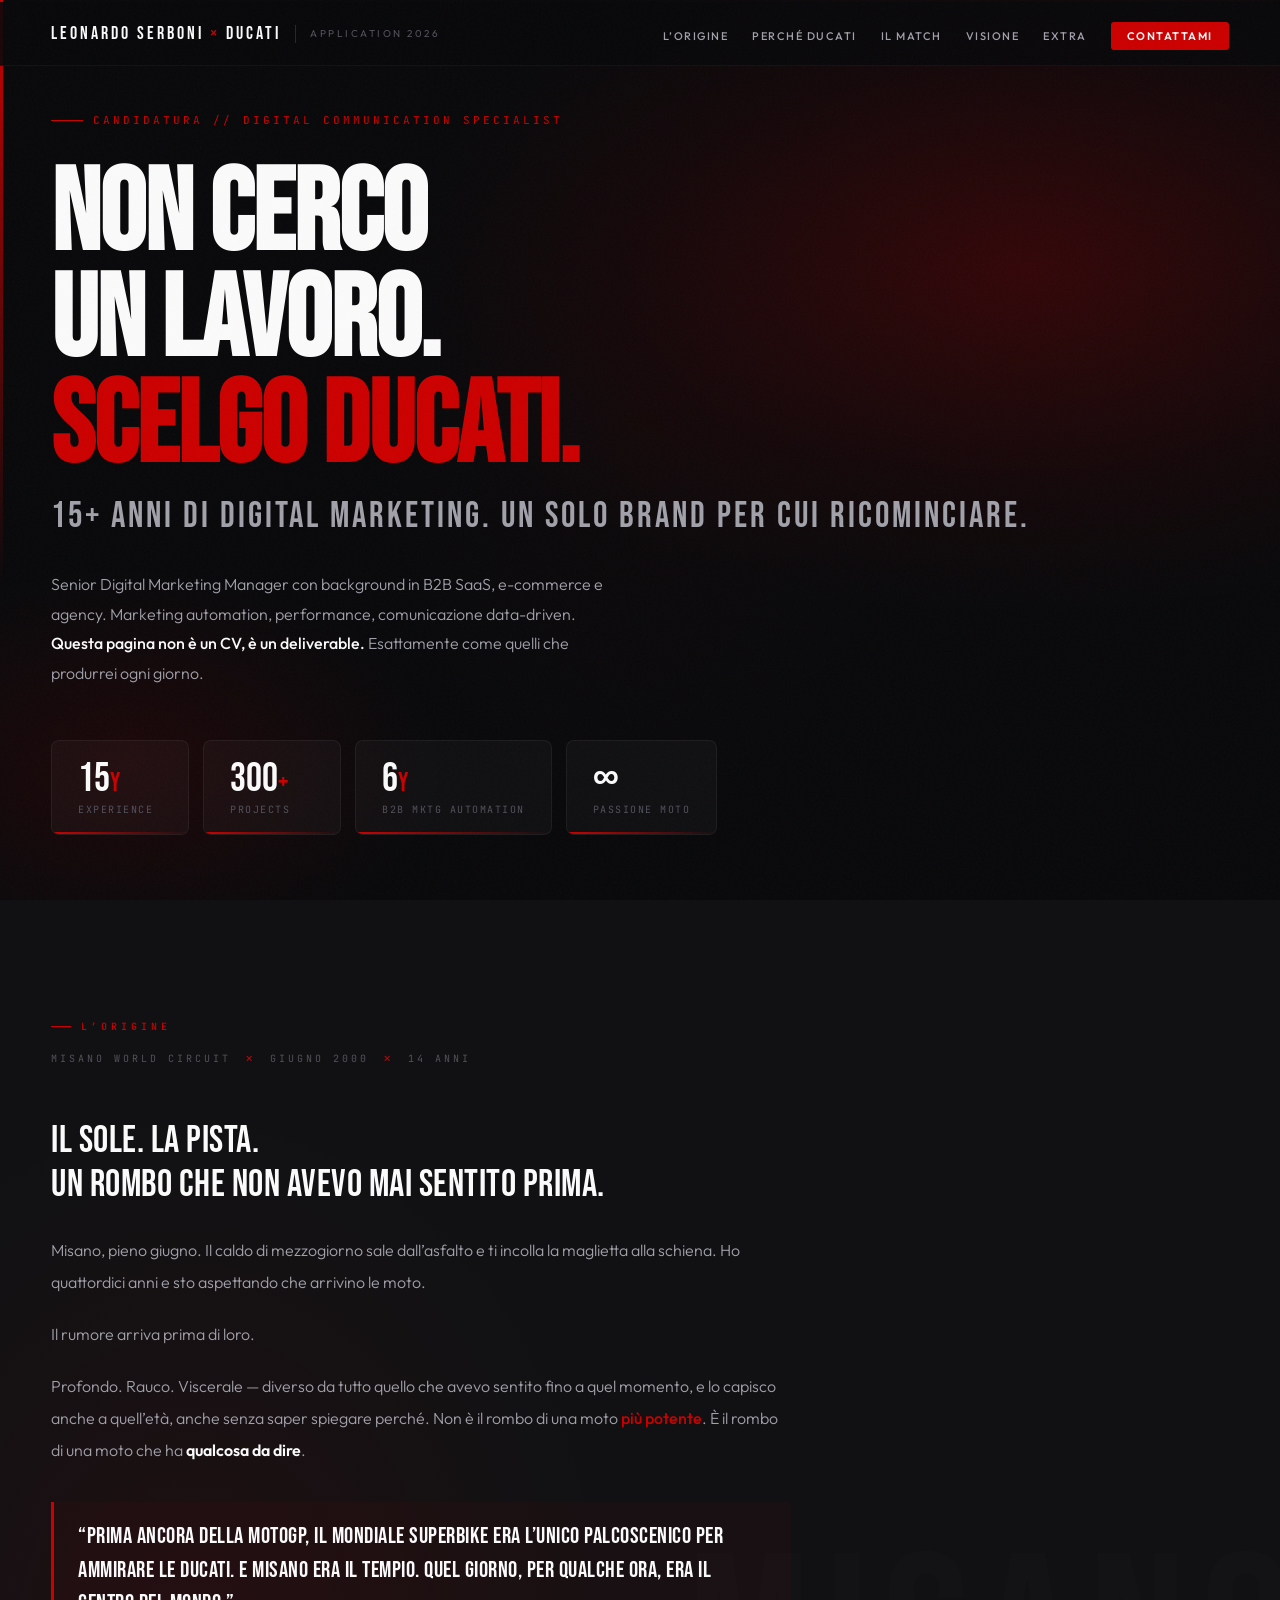
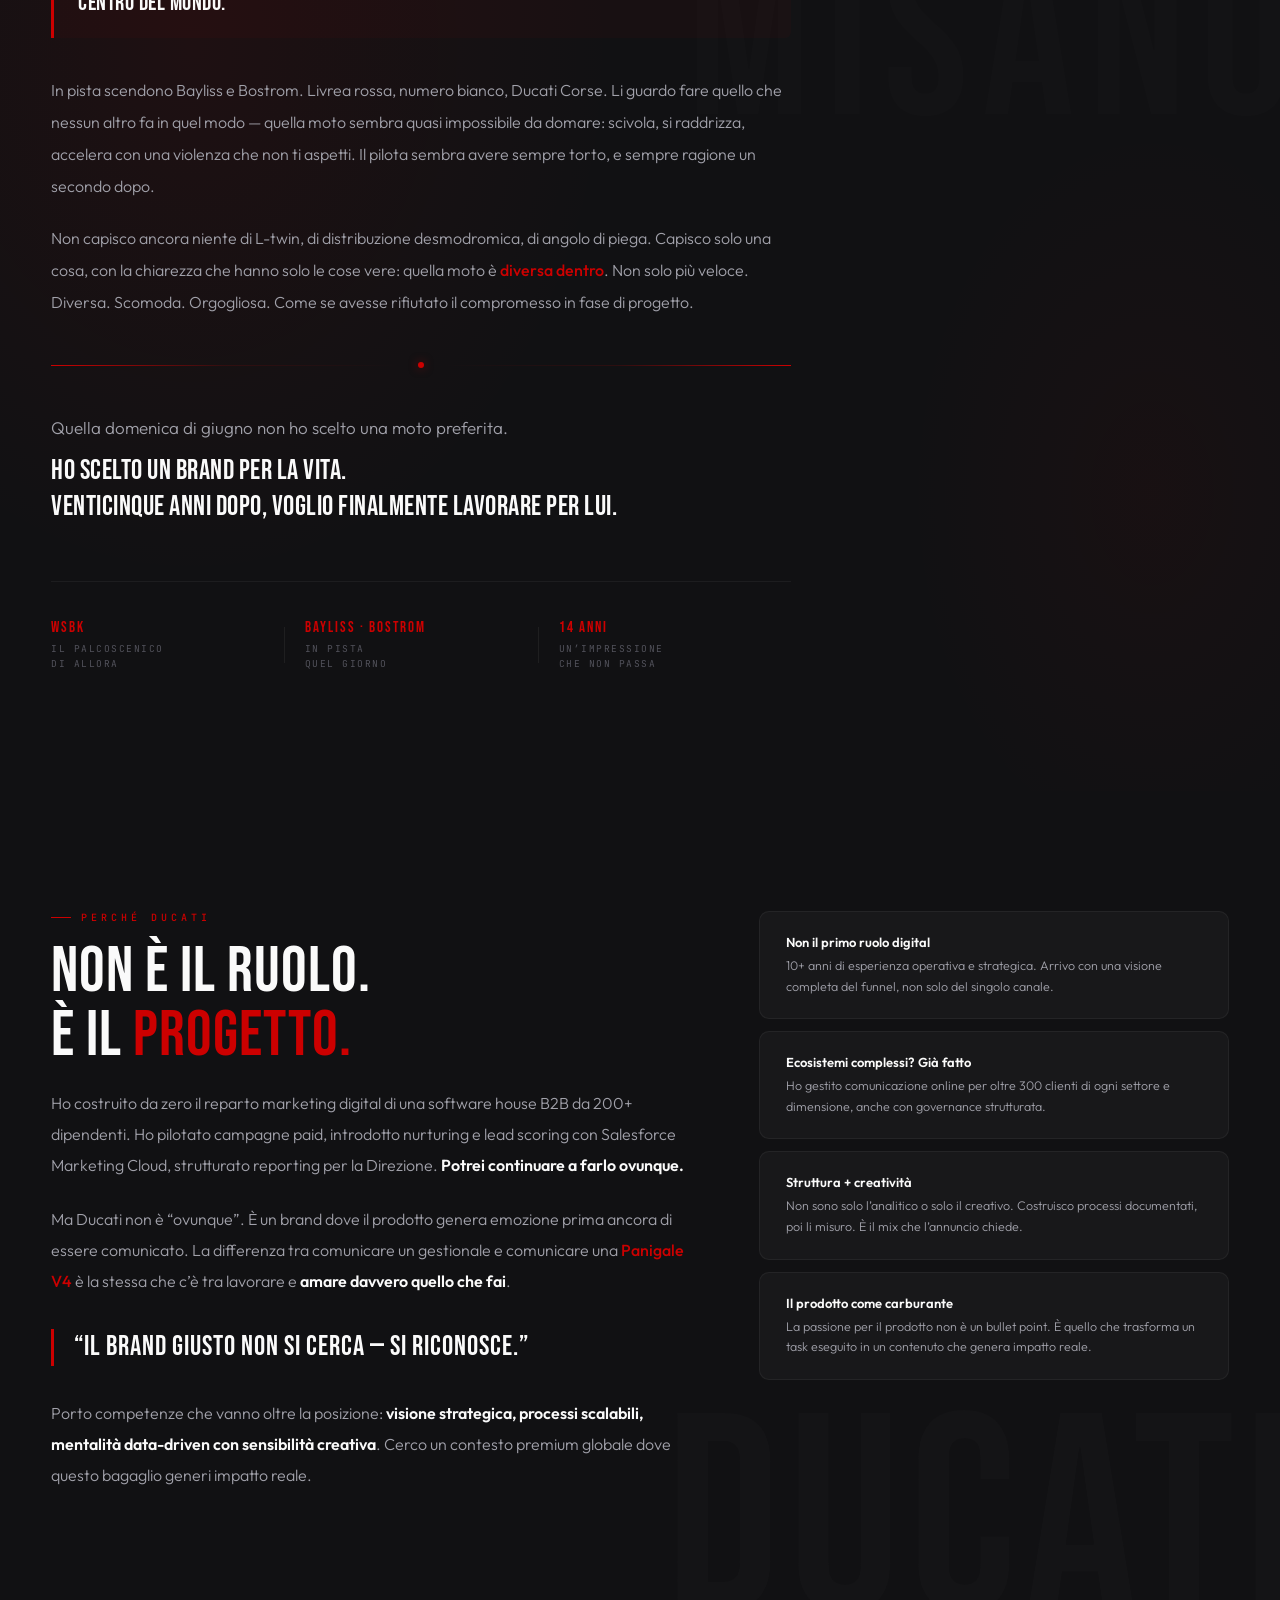
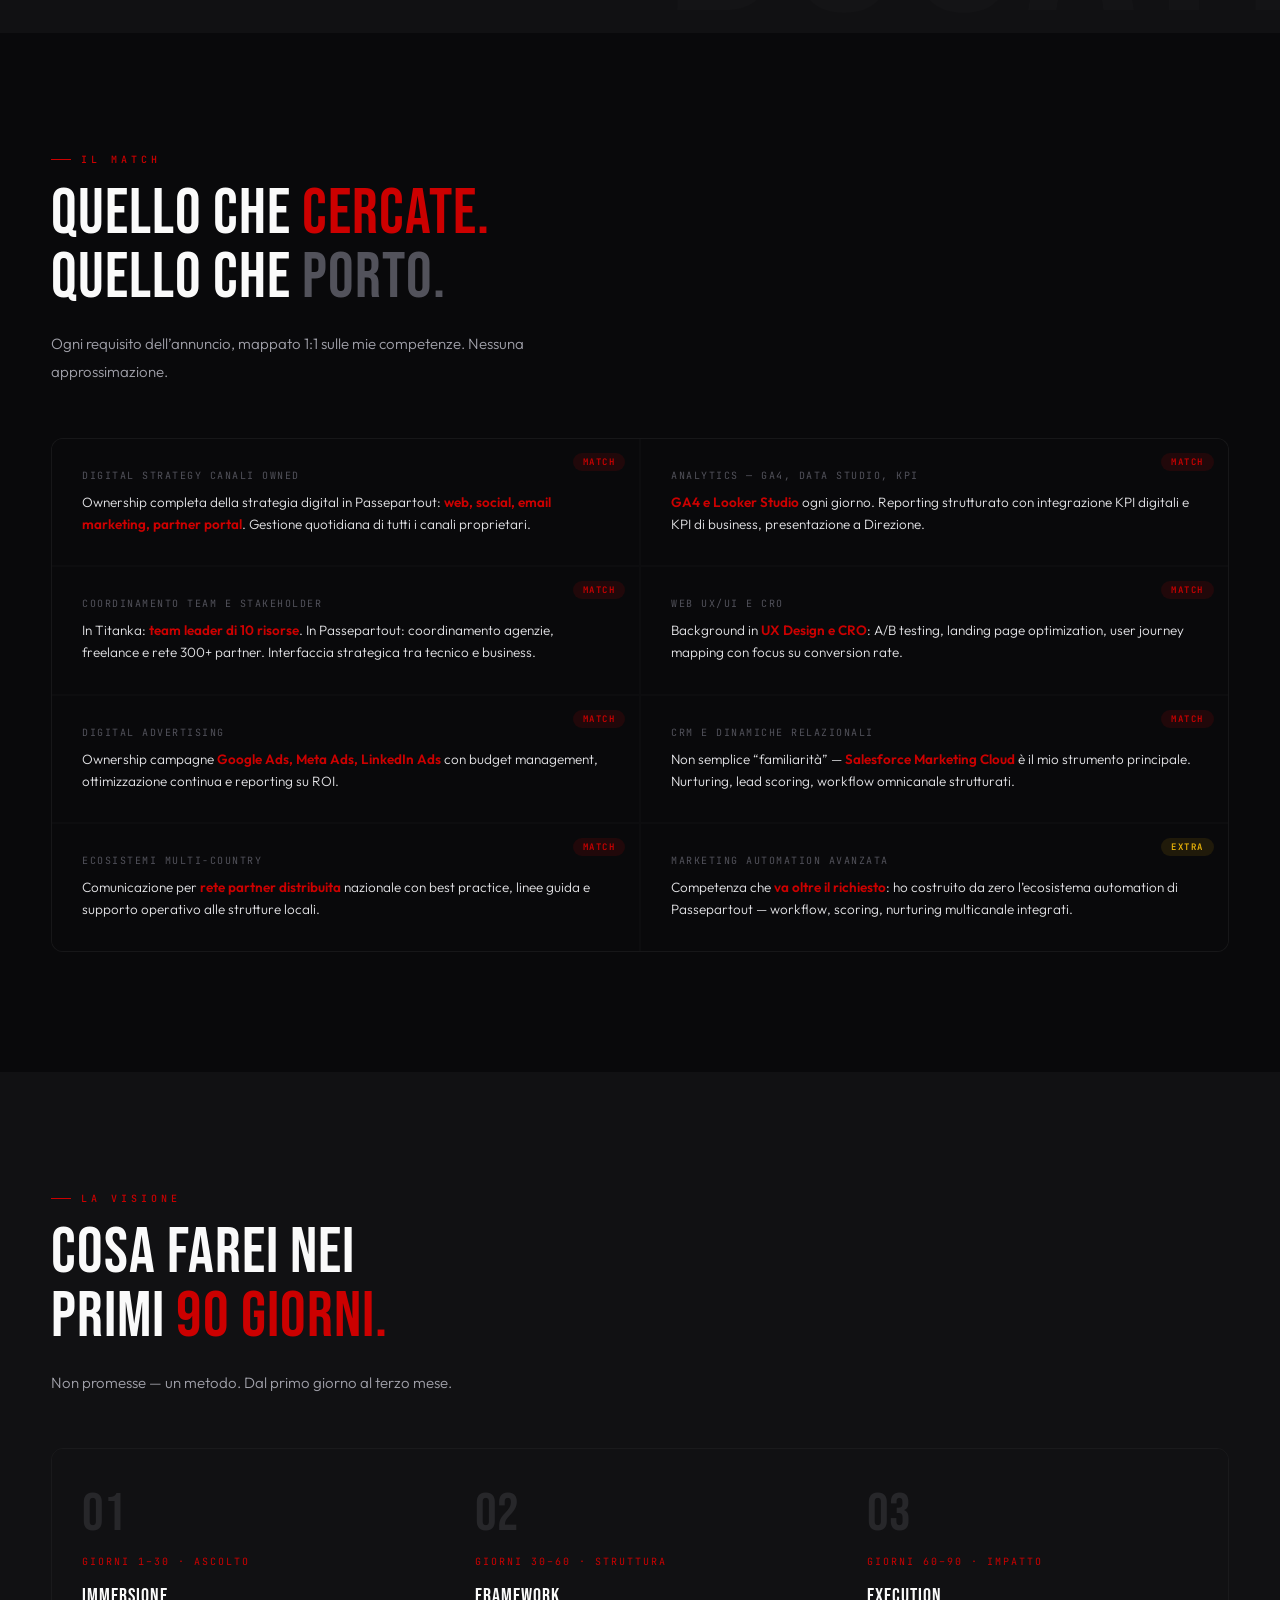
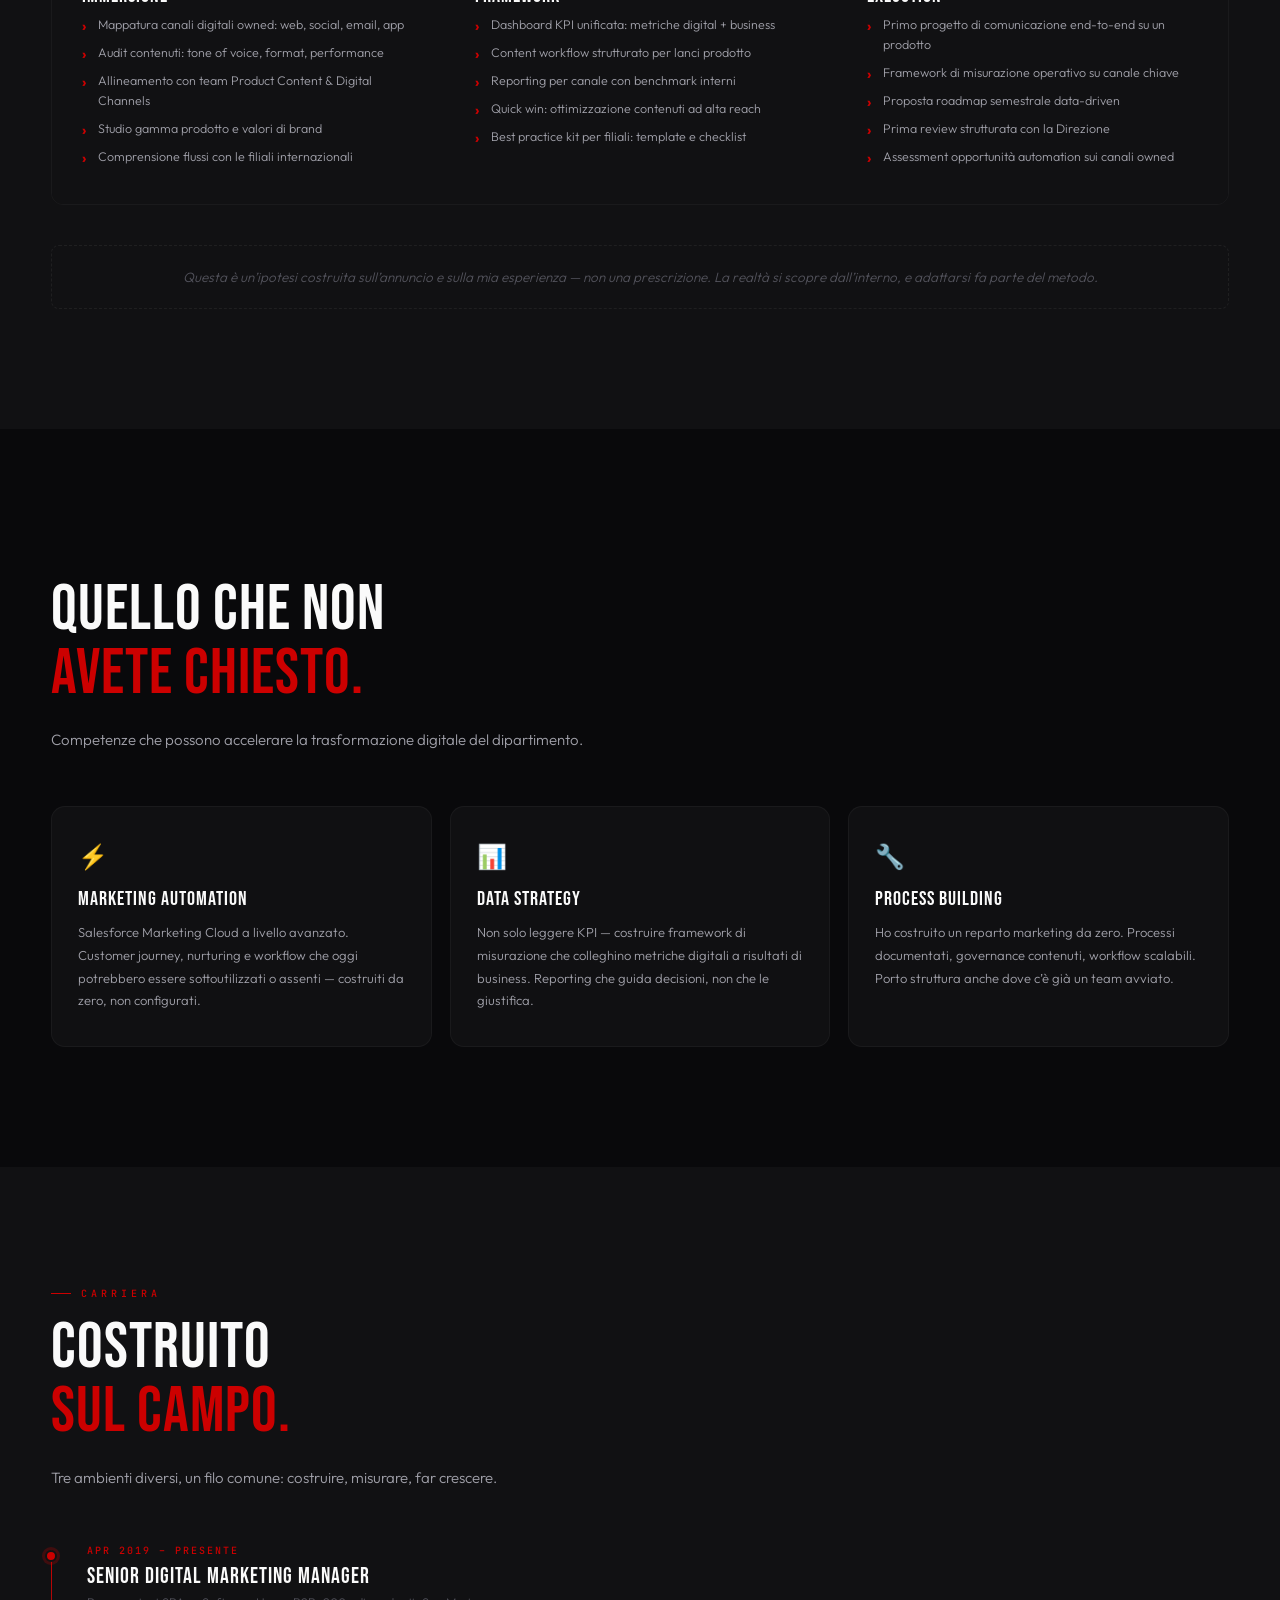
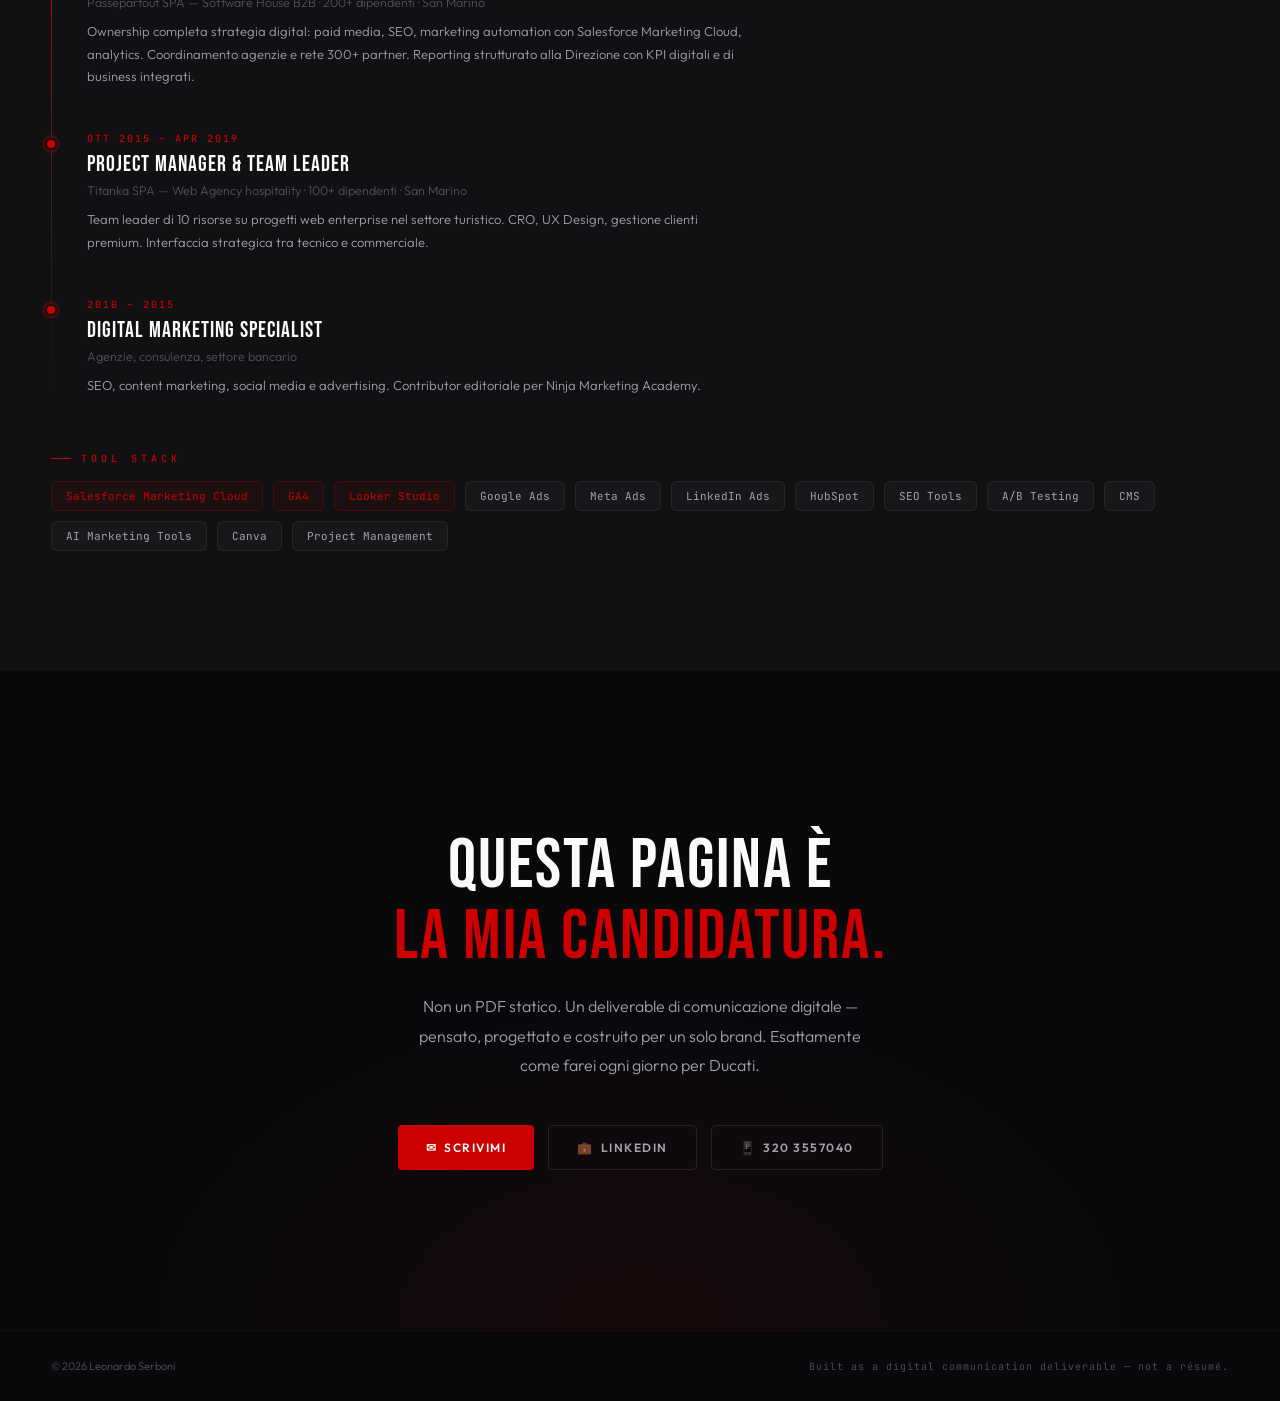
==== commit 02c9a43f: "Update index.html" ====
--- a/ducati/index.html
+++ b/ducati/index.html
@@ -423,7 +423,7 @@
     </div>
 
     <div class="origine-pull rv rv-d3">
-      &ldquo;Prima della MotoGP, il Mondiale Superbike era l&rsquo;unico palcoscenico per ammirare le Ducati.
+      &ldquo;Prima ancora della MotoGP, il Mondiale Superbike era l&rsquo;unico palcoscenico per ammirare le Ducati.
       E Misano era il tempio. Quel giorno, per qualche ora, era il centro del mondo.&rdquo;
     </div>
 
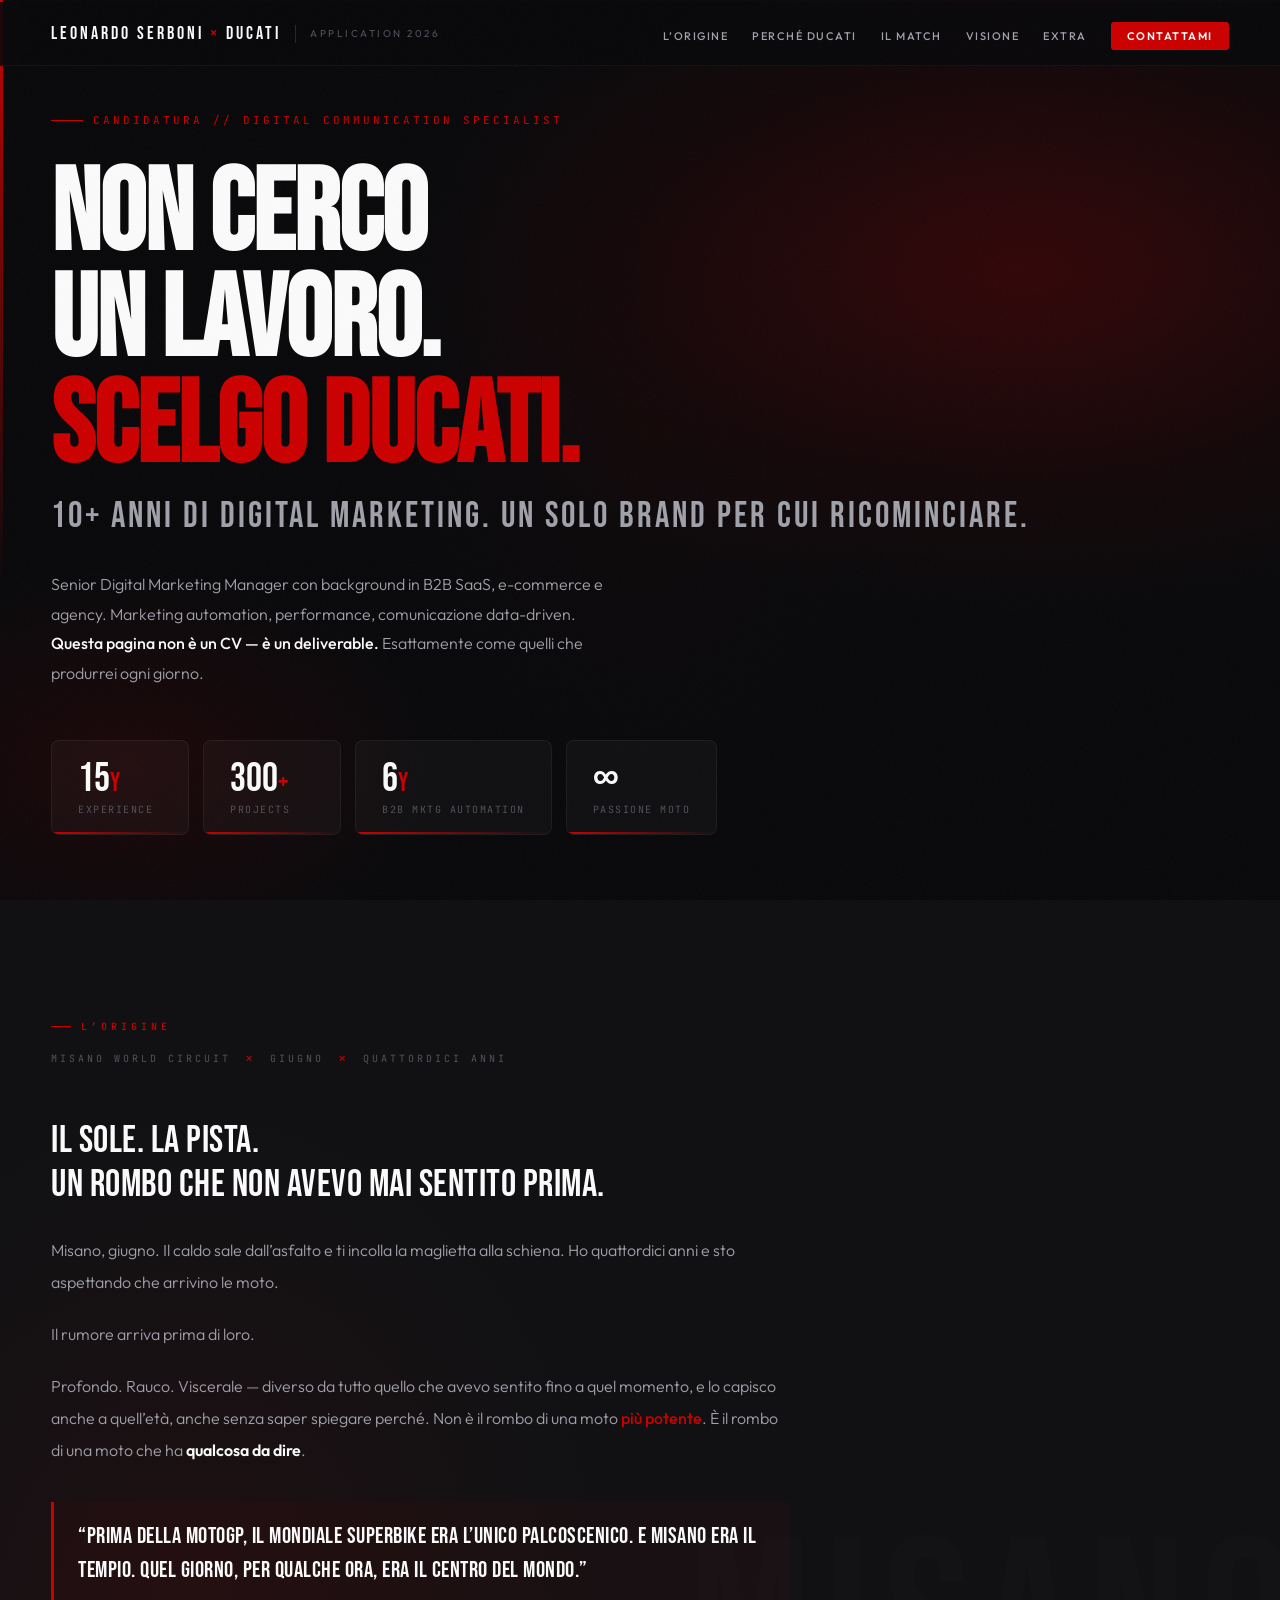
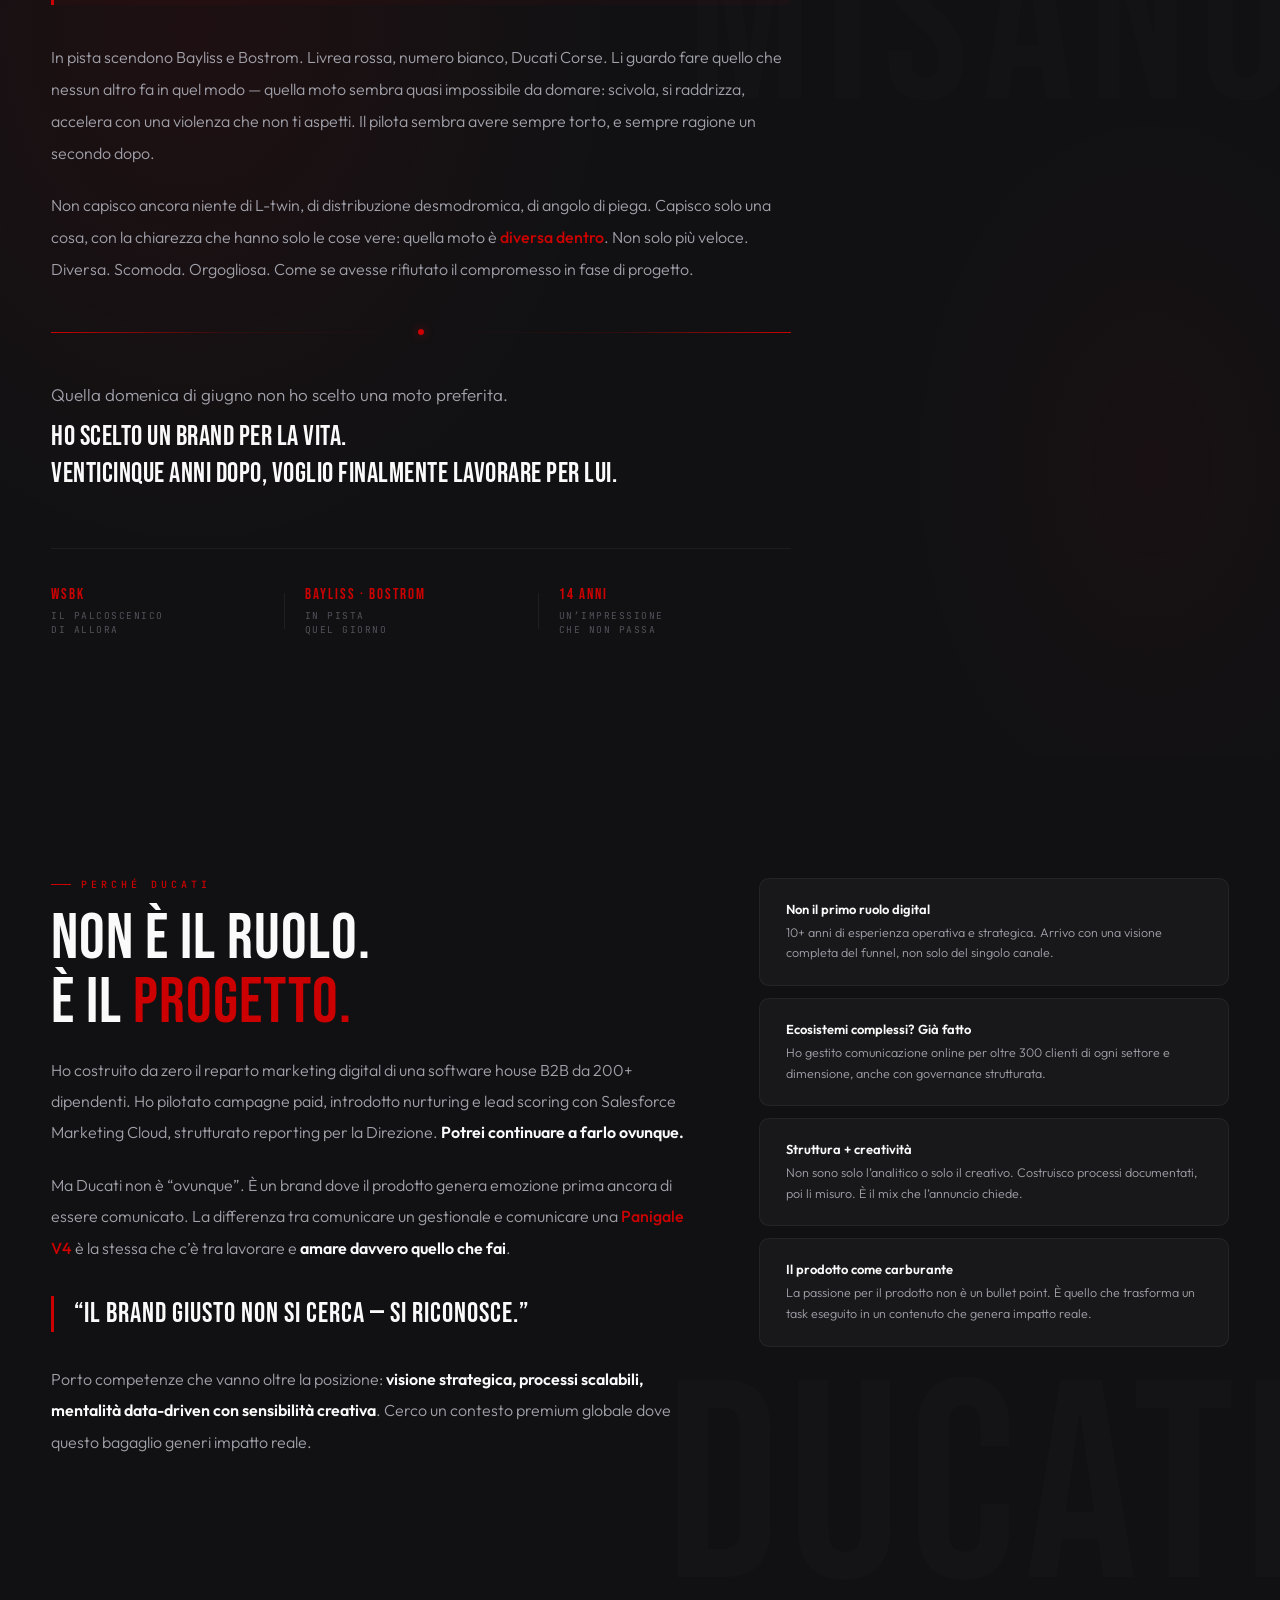
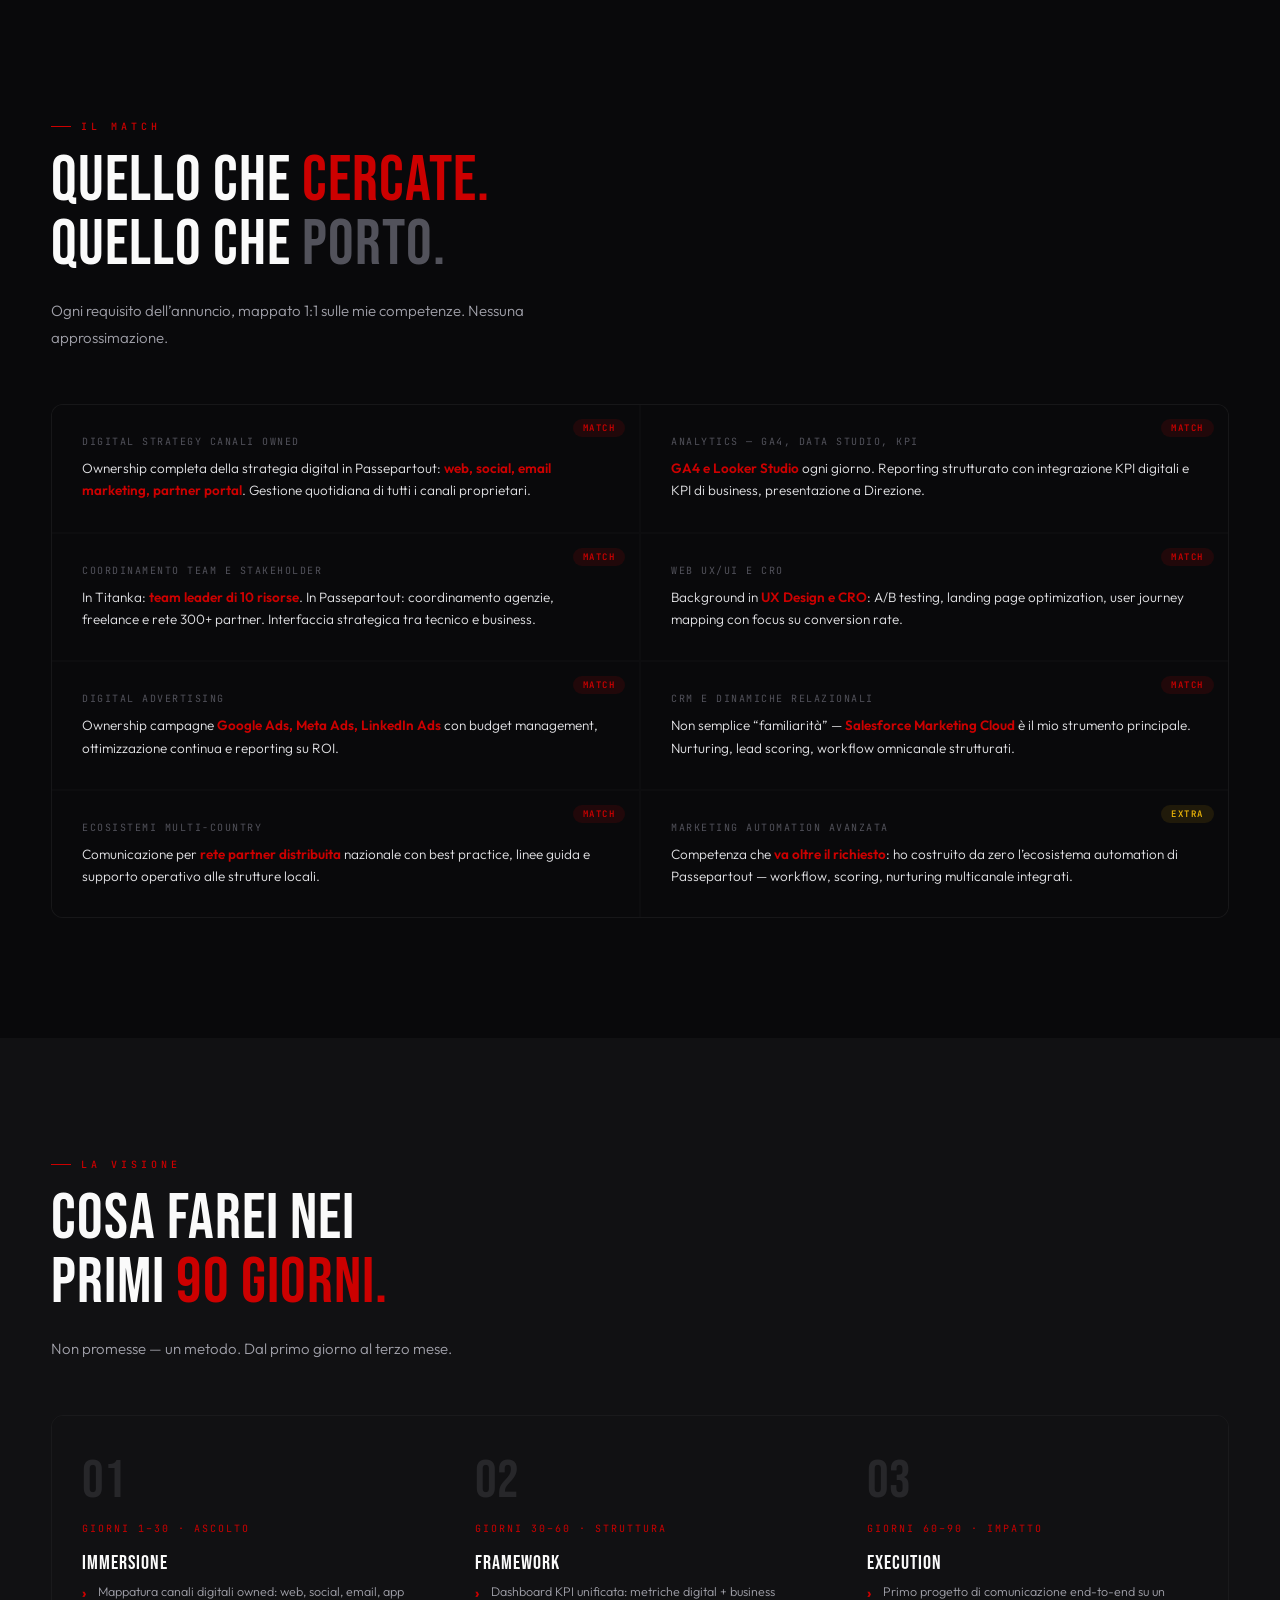
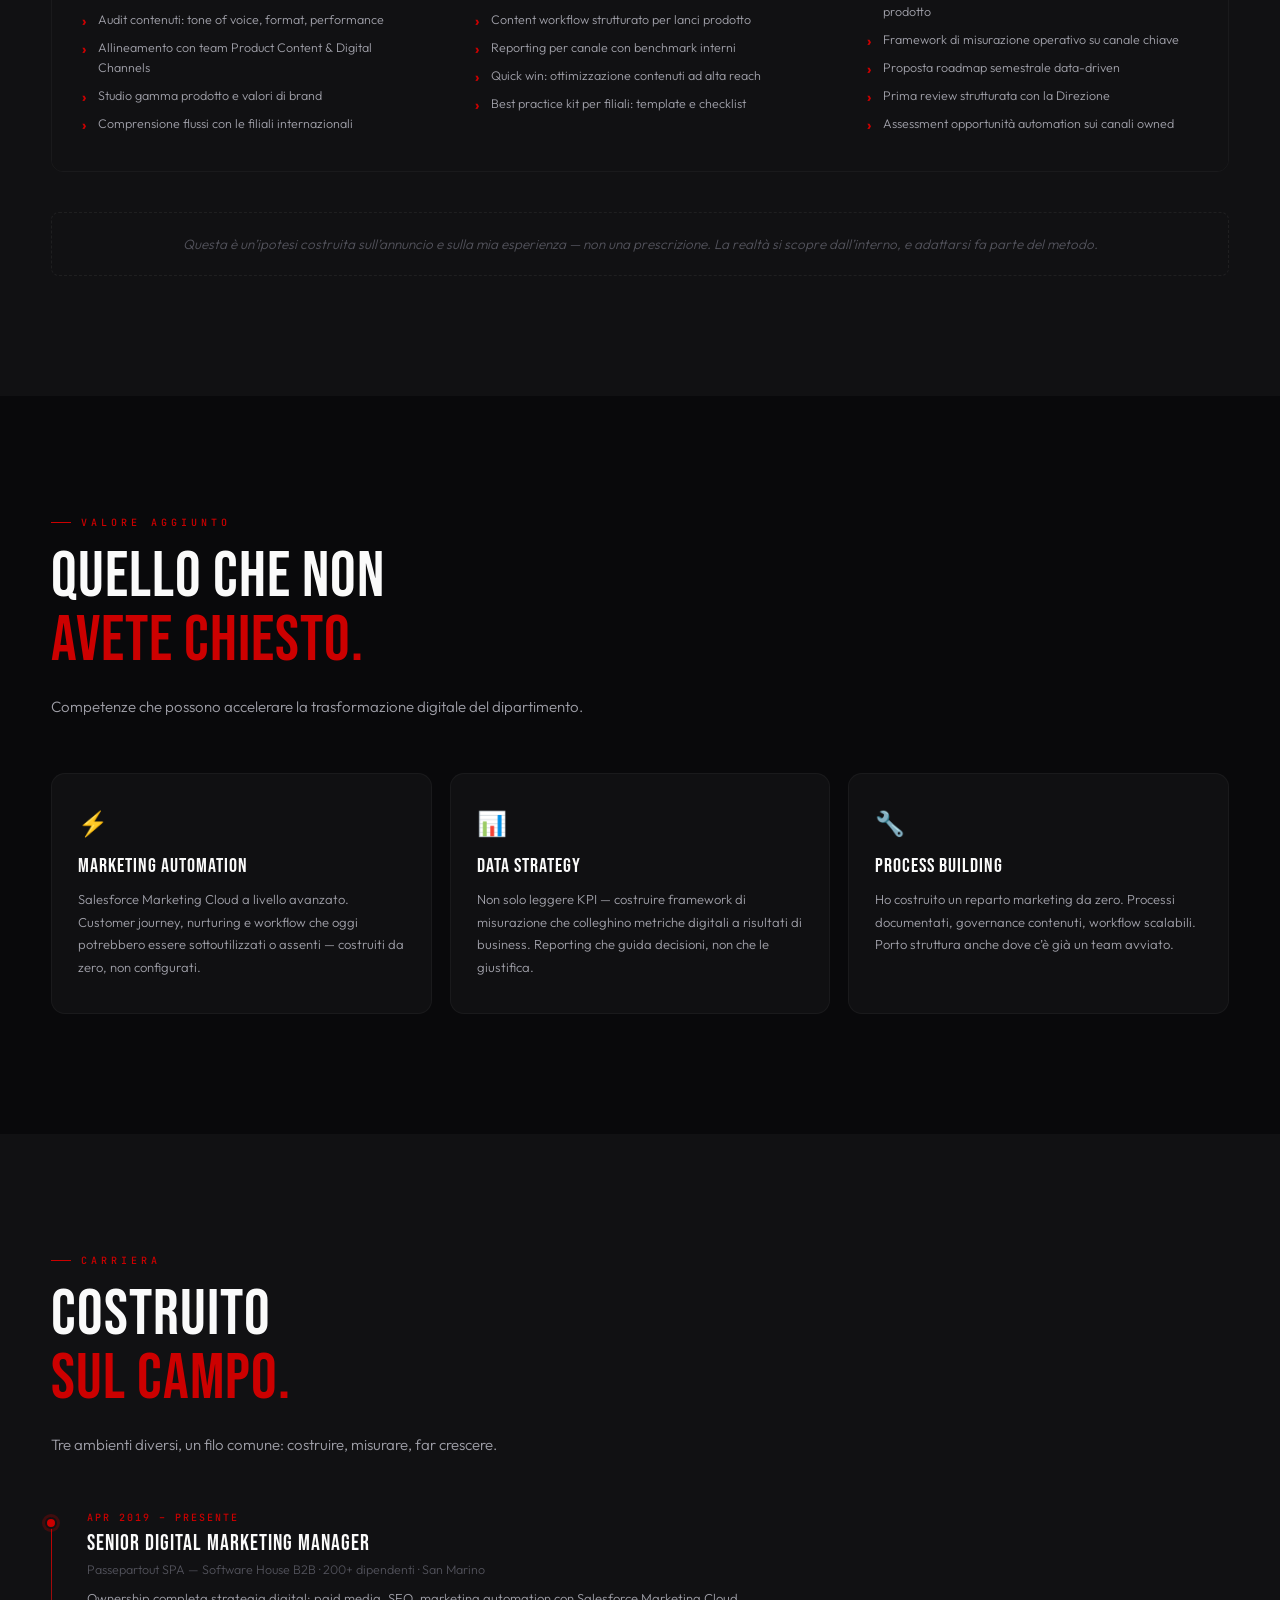
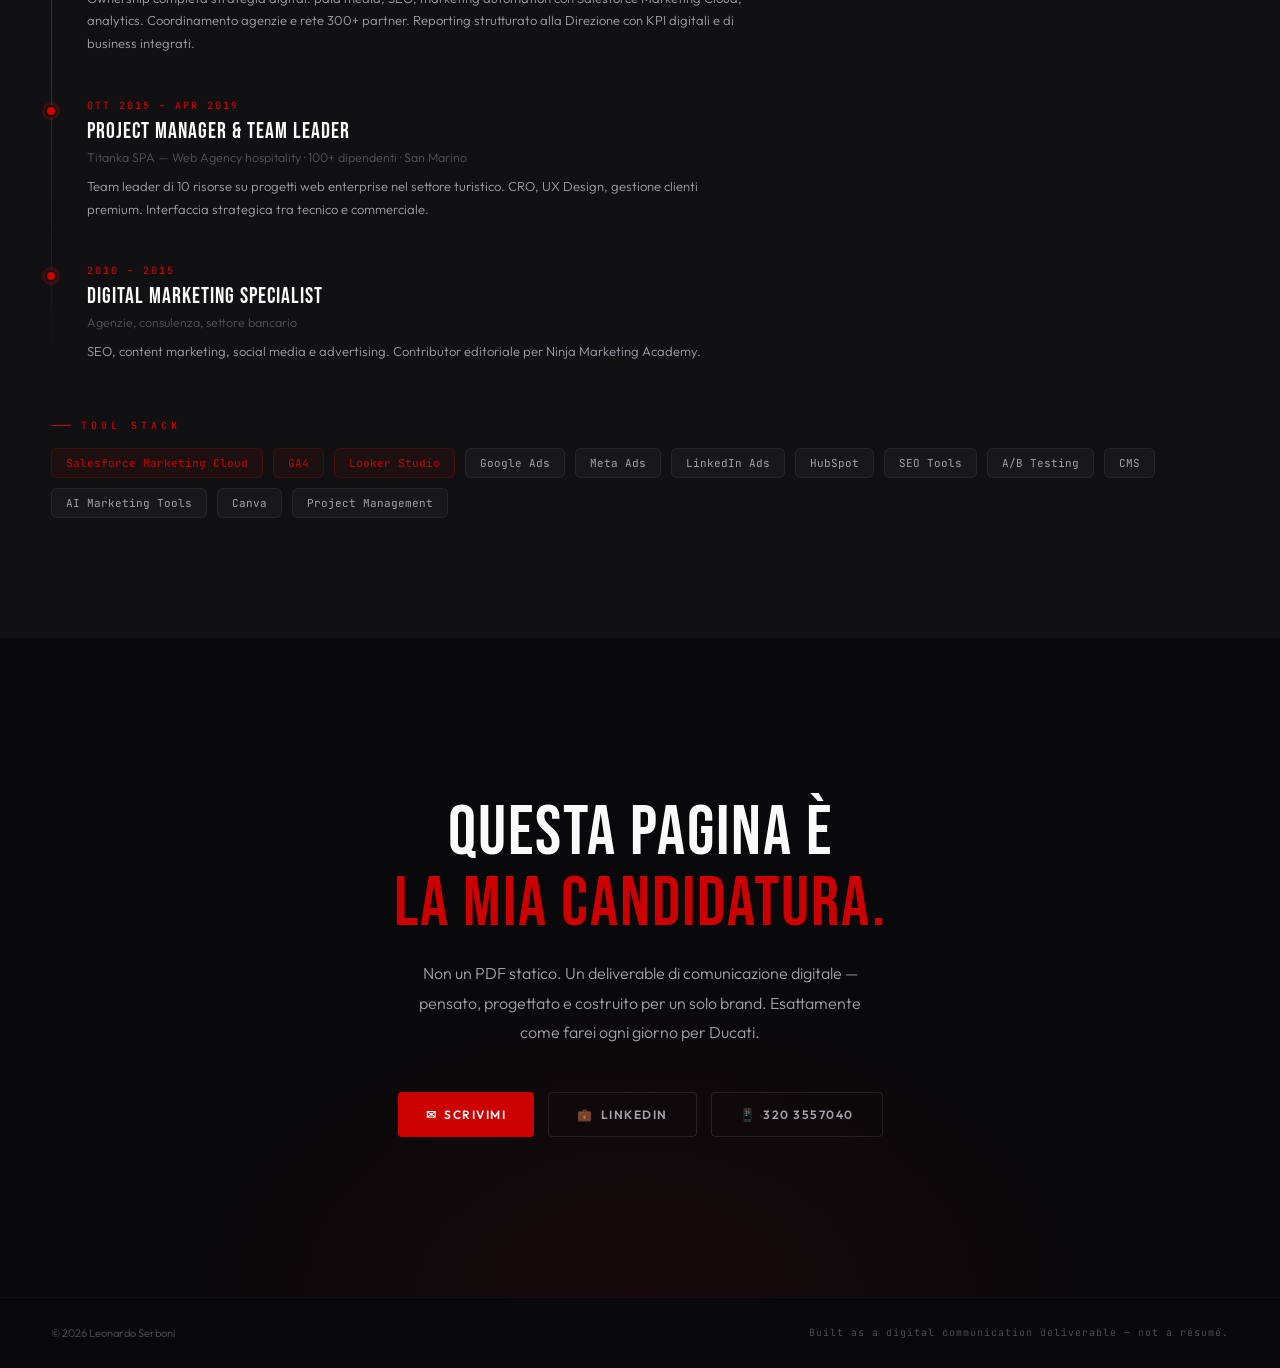
==== commit 9c1cb219: "refactor(ducati): extract inline CSS to external stylesheet Moves all styles from the embedded <styl" ====
--- a/ducati/index.html
+++ b/ducati/index.html
@@ -8,322 +8,7 @@
 <link rel="icon" type="image/svg+xml" href="/favicon.svg">
 <link rel="preconnect" href="https://fonts.googleapis.com">
 <link href="https://fonts.googleapis.com/css2?family=Bebas+Neue&family=Outfit:wght@200;300;400;500;600;700&family=JetBrains+Mono:wght@300;400;500&display=swap" rel="stylesheet">
-<style>
-*, *::before, *::after { box-sizing: border-box; margin: 0; padding: 0; }
-:root {
-  --black: #09090b; --dark: #111113; --carbon: #18181b;
-  --ducati: #CC0000; --ducati-bright: #e60000; --ducati-dim: #8b0000;
-  --white: #fafafa; --smoke: #e4e4e7; --silver: #a1a1aa;
-  --muted: #52525b; --subtle: #27272a; --glass: rgba(255,255,255,0.03);
-}
-html { scroll-behavior: smooth; }
-body { font-family: Outfit, sans-serif; background: var(--black); color: var(--white); overflow-x: hidden; -webkit-font-smoothing: antialiased; }
-::selection { background: var(--ducati); color: var(--white); }
-body::after {
-  content: ''; position: fixed; inset: 0; opacity: 0.025;
-  background: url("data:image/svg+xml,%3Csvg viewBox='0 0 512 512' xmlns='http://www.w3.org/2000/svg'%3E%3Cfilter id='n'%3E%3CfeTurbulence type='fractalNoise' baseFrequency='0.85' numOctaves='4' stitchTiles='stitch'/%3E%3C/filter%3E%3Crect width='100%25' height='100%25' filter='url(%23n)'/%3E%3C/svg%3E");
-  pointer-events: none; z-index: 10000;
-}
-
-/* ── PROGRESS BAR ── */
-#progress-bar { position: fixed; top: 0; left: 0; height: 2px; background: var(--ducati); z-index: 9999; width: 0%; transition: width 0.1s linear; }
-
-/* ── REVEAL ── */
-.rv { opacity: 0; transform: translateY(32px); transition: opacity 0.7s cubic-bezier(0.16,1,0.3,1), transform 0.7s cubic-bezier(0.16,1,0.3,1); }
-.rv.vis { opacity: 1; transform: translateY(0); }
-.rv-d1 { transition-delay: 0.08s; } .rv-d2 { transition-delay: 0.16s; }
-.rv-d3 { transition-delay: 0.24s; } .rv-d4 { transition-delay: 0.32s; }
-
-/* ── NAV ── */
-nav {
-  position: fixed; top: 2px; left: 0; right: 0; z-index: 200; height: 64px;
-  display: flex; align-items: center; justify-content: space-between;
-  padding: 0 clamp(20px,4vw,56px);
-  background: rgba(9,9,11,0.85); backdrop-filter: blur(24px) saturate(1.4);
-  border-bottom: 1px solid rgba(255,255,255,0.04);
-}
-.nav-left { display: flex; align-items: center; gap: 14px; }
-.nav-mark { font-family: 'Bebas Neue', sans-serif; font-size: 18px; letter-spacing: 3px; color: var(--white); }
-.nav-mark span { color: var(--ducati); }
-.nav-sep { width: 1px; height: 18px; background: var(--subtle); }
-.nav-tag { font-size: 10px; font-weight: 400; color: var(--muted); letter-spacing: 2.5px; text-transform: uppercase; }
-.nav-right { display: flex; gap: 24px; list-style: none; align-items: center; }
-.nav-right a { font-size: 11px; font-weight: 500; color: var(--silver); text-decoration: none; letter-spacing: 1.5px; text-transform: uppercase; transition: color 0.2s; }
-.nav-right a:hover { color: var(--white); }
-.nav-cta { background: var(--ducati) !important; color: var(--white) !important; padding: 7px 16px !important; border-radius: 3px; font-weight: 600 !important; transition: background 0.2s, transform 0.2s !important; }
-.nav-cta:hover { background: var(--ducati-bright) !important; transform: translateY(-1px); }
-
-/* ── HERO ── */
-.hero {
-  min-height: 100vh; display: flex; flex-direction: column; justify-content: center;
-  padding: 100px clamp(20px,4vw,56px) 60px; position: relative; overflow: hidden;
-}
-.hero-glow {
-  position: absolute; inset: 0;
-  background:
-    radial-gradient(ellipse 70% 55% at 80% 30%, rgba(204,0,0,0.22) 0%, rgba(140,0,0,0.08) 45%, transparent 70%),
-    radial-gradient(ellipse 45% 40% at 10% 85%, rgba(204,0,0,0.10) 0%, transparent 55%),
-    radial-gradient(ellipse 30% 60% at 50% 50%, rgba(100,0,0,0.05) 0%, transparent 70%);
-}
-.hero-accent { position: absolute; left: 0; top: 0; bottom: 0; width: 3px; background: linear-gradient(to bottom, var(--ducati), transparent 65%); }
-.hero-content { position: relative; z-index: 1; max-width: 980px; }
-.hero-badge {
-  display: inline-flex; align-items: center; gap: 10px; margin-bottom: 36px;
-  opacity: 0; animation: up 0.7s 0.2s cubic-bezier(0.16,1,0.3,1) forwards;
-}
-.hero-badge-line { width: 32px; height: 1px; background: var(--ducati); }
-.hero-badge span { font-family: 'JetBrains Mono', monospace; font-size: 11px; letter-spacing: 3px; text-transform: uppercase; color: var(--ducati); }
-@keyframes up { from { opacity: 0; transform: translateY(24px); } to { opacity: 1; transform: translateY(0); } }
-.hero-h1 {
-  font-family: 'Bebas Neue', sans-serif; font-size: clamp(52px,9vw,130px);
-  line-height: 0.92; letter-spacing: -1px; margin-bottom: 14px;
-  opacity: 0; animation: up 0.8s 0.4s cubic-bezier(0.16,1,0.3,1) forwards;
-}
-.hero-h1 .r { color: var(--ducati); display: block; }
-.hero-h2 {
-  font-family: 'Bebas Neue', sans-serif; font-size: clamp(18px,2.8vw,36px);
-  color: var(--silver); letter-spacing: 3px; margin-bottom: 32px;
-  opacity: 0; animation: up 0.8s 0.55s cubic-bezier(0.16,1,0.3,1) forwards;
-}
-.hero-p {
-  font-size: 16px; font-weight: 300; color: var(--silver); line-height: 1.85;
-  max-width: 560px; margin-bottom: 52px;
-  opacity: 0; animation: up 0.8s 0.7s cubic-bezier(0.16,1,0.3,1) forwards;
-}
-.hero-p strong { color: var(--white); font-weight: 500; }
-.telem { display: flex; gap: 14px; flex-wrap: wrap; opacity: 0; animation: up 0.8s 0.9s cubic-bezier(0.16,1,0.3,1) forwards; }
-.telem-box {
-  background: var(--glass); border: 1px solid rgba(255,255,255,0.05);
-  border-radius: 8px; padding: 18px 26px; min-width: 138px; position: relative; overflow: hidden;
-  transition: border-color 0.3s, background 0.3s;
-}
-.telem-box:hover { border-color: rgba(204,0,0,0.2); background: rgba(204,0,0,0.04); }
-.telem-box::after { content: ''; position: absolute; bottom: 0; left: 0; right: 0; height: 2px; background: linear-gradient(90deg, var(--ducati), transparent); }
-.telem-val { font-family: 'Bebas Neue', sans-serif; font-size: 40px; color: var(--white); line-height: 1; }
-.telem-val span { color: var(--ducati); font-size: 26px; }
-.telem-key { font-family: 'JetBrains Mono', monospace; font-size: 10px; color: var(--muted); letter-spacing: 1.5px; text-transform: uppercase; margin-top: 4px; }
-
-/* ── SECTIONS ── */
-section { padding: clamp(72px,10vw,120px) clamp(20px,4vw,56px); }
-.sec-dark { background: var(--dark); }
-.sec-black { background: var(--black); }
-.s-label { font-family: 'JetBrains Mono', monospace; font-size: 10px; font-weight: 500; letter-spacing: 4px; text-transform: uppercase; color: var(--ducati); margin-bottom: 16px; display: flex; align-items: center; gap: 10px; }
-.s-label::before { content: ''; width: 20px; height: 1px; background: var(--ducati); }
-.s-title { font-family: 'Bebas Neue', sans-serif; font-size: clamp(34px,5vw,64px); line-height: 1.0; letter-spacing: 1px; margin-bottom: 20px; }
-.s-title .r { color: var(--ducati); } .s-title .d { color: var(--muted); }
-.s-intro { font-size: 15px; font-weight: 300; color: var(--silver); line-height: 1.85; max-width: 560px; margin-bottom: 52px; }
-
-/* ── PERCHÉ DUCATI ── */
-#perche { position: relative; overflow: hidden; }
-.perche-wm {
-  position: absolute; right: -2%; bottom: -4%; font-family: 'Bebas Neue', sans-serif;
-  font-size: clamp(140px,22vw,300px); color: rgba(255,255,255,0.013); letter-spacing: 8px;
-  pointer-events: none; line-height: 1; user-select: none;
-}
-.perche-grid { display: grid; grid-template-columns: 1.15fr 0.85fr; gap: 72px; align-items: start; }
-.perche-text p { font-size: 16px; color: var(--silver); line-height: 1.95; margin-bottom: 22px; font-weight: 300; }
-.perche-text strong { color: var(--white); font-weight: 600; }
-.perche-text em { color: var(--ducati); font-style: normal; font-weight: 500; }
-.perche-text .pull {
-  font-family: 'Bebas Neue', sans-serif; font-size: clamp(20px,2.2vw,28px); color: var(--white);
-  letter-spacing: 1px; line-height: 1.3; border-left: 3px solid var(--ducati);
-  padding-left: 20px; margin: 32px 0; font-weight: 400;
-}
-.perche-cards { display: flex; flex-direction: column; gap: 12px; }
-.p-card {
-  background: var(--glass); border: 1px solid rgba(255,255,255,0.05);
-  border-radius: 10px; padding: 22px 26px; transition: all 0.35s cubic-bezier(0.16,1,0.3,1);
-  position: relative; cursor: default;
-}
-.p-card::before { content: ''; position: absolute; left: 0; top: 0; bottom: 0; width: 3px; border-radius: 3px 0 0 3px; background: var(--ducati); opacity: 0; transition: opacity 0.3s; }
-.p-card:hover { background: rgba(204,0,0,0.04); border-color: rgba(204,0,0,0.12); transform: translateX(6px); }
-.p-card:hover::before { opacity: 1; }
-.p-card-h { font-size: 13px; font-weight: 600; color: var(--white); margin-bottom: 5px; }
-.p-card-p { font-size: 12.5px; color: var(--silver); line-height: 1.65; font-weight: 300; }
-
-/* ── MATCH ── */
-.match-grid { display: grid; grid-template-columns: repeat(2,1fr); gap: 2px; background: rgba(255,255,255,0.02); border-radius: 12px; overflow: hidden; border: 1px solid rgba(255,255,255,0.04); }
-.m-item { background: var(--black); padding: 30px; position: relative; transition: background 0.3s; }
-.m-item:hover { background: rgba(204,0,0,0.03); }
-.m-badge { position: absolute; top: 14px; right: 14px; font-family: 'JetBrains Mono', monospace; font-size: 9px; font-weight: 600; letter-spacing: 1.5px; text-transform: uppercase; padding: 3px 10px; border-radius: 20px; }
-.m-match { background: rgba(204,0,0,0.12); color: var(--ducati); }
-.m-extra { background: rgba(234,179,8,0.1); color: #eab308; }
-.m-req { font-family: 'JetBrains Mono', monospace; font-size: 10px; letter-spacing: 1.5px; text-transform: uppercase; color: var(--muted); margin-bottom: 9px; }
-.m-ans { font-size: 13.5px; font-weight: 300; color: var(--smoke); line-height: 1.65; }
-.m-ans strong { color: var(--ducati); font-weight: 600; }
-
-/* ── VISIONE 90 GIORNI ── */
-.vis-phases { display: grid; grid-template-columns: repeat(3,1fr); gap: 2px; border-radius: 12px; overflow: hidden; border: 1px solid rgba(255,255,255,0.04); margin-bottom: 40px; }
-.vis-phase { background: var(--dark); padding: 38px 30px; position: relative; overflow: hidden; }
-.vis-phase::after { content: ''; position: absolute; top: 0; left: 0; right: 0; height: 3px; background: var(--ducati); transform: scaleX(0); transform-origin: left; transition: transform 0.5s cubic-bezier(0.16,1,0.3,1); }
-.vis-phase:hover::after { transform: scaleX(1); }
-.vis-num { font-family: 'Bebas Neue', sans-serif; font-size: 54px; color: var(--subtle); line-height: 1; margin-bottom: 14px; }
-.vis-phase-title { font-family: 'Bebas Neue', sans-serif; font-size: 20px; letter-spacing: 1px; color: var(--white); margin-bottom: 6px; }
-.vis-phase-when { font-family: 'JetBrains Mono', monospace; font-size: 10px; color: var(--ducati); letter-spacing: 2px; text-transform: uppercase; margin-bottom: 16px; }
-.vis-phase-list { list-style: none; display: flex; flex-direction: column; gap: 8px; }
-.vis-phase-list li { font-size: 12.5px; color: var(--silver); line-height: 1.6; font-weight: 300; padding-left: 16px; position: relative; }
-.vis-phase-list li::before { content: '›'; position: absolute; left: 0; color: var(--ducati); font-weight: 700; font-size: 15px; }
-.vis-note { font-size: 13.5px; color: var(--muted); font-weight: 300; font-style: italic; text-align: center; padding: 22px; border: 1px dashed rgba(255,255,255,0.06); border-radius: 8px; }
-
-/* ── EXTRA ── */
-.extra-cols { display: grid; grid-template-columns: repeat(3,1fr); gap: 18px; }
-.x-card { background: var(--glass); border: 1px solid rgba(255,255,255,0.04); border-radius: 14px; padding: 34px 26px; transition: all 0.4s cubic-bezier(0.16,1,0.3,1); position: relative; overflow: hidden; }
-.x-card::after { content: ''; position: absolute; bottom: 0; left: 0; right: 0; height: 2px; background: linear-gradient(90deg,var(--ducati),transparent); opacity: 0; transition: opacity 0.3s; }
-.x-card:hover { background: rgba(255,255,255,0.04); transform: translateY(-6px); border-color: rgba(255,255,255,0.07); }
-.x-card:hover::after { opacity: 1; }
-.x-icon { font-size: 24px; margin-bottom: 16px; }
-.x-card-h { font-family: 'Bebas Neue', sans-serif; font-size: 20px; letter-spacing: 1px; color: var(--white); margin-bottom: 10px; }
-.x-card-p { font-size: 13px; color: var(--silver); line-height: 1.75; font-weight: 300; }
-
-/* ── TIMELINE ── */
-.tl { position: relative; padding-left: 36px; max-width: 700px; }
-.tl::before { content: ''; position: absolute; left: 0; top: 6px; bottom: 6px; width: 1px; background: linear-gradient(to bottom, var(--ducati), var(--subtle) 60%, transparent); }
-.tl-i { margin-bottom: 44px; position: relative; }
-.tl-dot { position: absolute; left: -42px; top: 6px; width: 12px; height: 12px; background: var(--ducati); border-radius: 50%; border: 2px solid var(--dark); box-shadow: 0 0 0 3px rgba(204,0,0,0.25); }
-.tl-when { font-family: 'JetBrains Mono', monospace; font-size: 10px; font-weight: 500; letter-spacing: 2px; text-transform: uppercase; color: var(--ducati); margin-bottom: 6px; }
-.tl-role { font-family: 'Bebas Neue', sans-serif; font-size: 22px; letter-spacing: 1px; color: var(--white); margin-bottom: 4px; }
-.tl-co { font-size: 12.5px; color: var(--muted); margin-bottom: 10px; font-weight: 300; }
-.tl-desc { font-size: 13px; color: var(--silver); line-height: 1.75; font-weight: 300; }
-
-/* ── TOOLS ── */
-.tools-wrap { display: flex; flex-wrap: wrap; gap: 10px; margin-top: 16px; }
-.tool-tag { font-family: 'JetBrains Mono', monospace; font-size: 11px; font-weight: 400; padding: 7px 14px; border-radius: 6px; background: rgba(255,255,255,0.03); border: 1px solid rgba(255,255,255,0.06); color: var(--silver); transition: all 0.2s; cursor: default; }
-.tool-tag:hover { border-color: rgba(204,0,0,0.3); color: var(--white); background: rgba(204,0,0,0.06); }
-.tool-tag.hl { border-color: rgba(204,0,0,0.25); color: var(--ducati); background: rgba(204,0,0,0.06); }
-
-/* ── CTA ── */
-#cta { text-align: center; padding: clamp(80px,14vw,160px) clamp(20px,4vw,56px); position: relative; overflow: hidden; }
-#cta::before { content: ''; position: absolute; inset: 0; background: radial-gradient(ellipse 55% 70% at 50% 100%, rgba(204,0,0,0.07) 0%, transparent 70%); }
-.cta-inner { position: relative; z-index: 1; }
-.cta-h { font-family: 'Bebas Neue', sans-serif; font-size: clamp(36px,5.5vw,72px); letter-spacing: 2px; margin-bottom: 20px; line-height: 1; }
-.cta-h .r { color: var(--ducati); }
-.cta-p { font-size: 16px; color: var(--silver); font-weight: 300; line-height: 1.85; max-width: 480px; margin: 0 auto 44px; }
-.cta-links { display: flex; gap: 14px; justify-content: center; flex-wrap: wrap; }
-.cta-btn { display: inline-flex; align-items: center; gap: 8px; padding: 14px 28px; border-radius: 4px; font-size: 12px; font-weight: 600; letter-spacing: 1.5px; text-transform: uppercase; text-decoration: none; font-family: Outfit,sans-serif; transition: all 0.3s; cursor: pointer; border: none; }
-.cta-primary { background: var(--ducati); color: var(--white); }
-.cta-primary:hover { background: var(--ducati-bright); transform: translateY(-2px); box-shadow: 0 8px 32px rgba(204,0,0,0.35); }
-.cta-ghost { background: transparent; color: var(--silver); border: 1px solid rgba(255,255,255,0.1); }
-.cta-ghost:hover { border-color: rgba(255,255,255,0.25); color: var(--white); }
-
-/* ── FOOTER ── */
-footer { padding: 28px clamp(20px,4vw,56px); border-top: 1px solid rgba(255,255,255,0.03); display: flex; justify-content: space-between; align-items: center; font-size: 11px; color: var(--muted); font-weight: 300; }
-footer a { color: var(--silver); text-decoration: none; transition: color 0.2s; }
-footer a:hover { color: var(--ducati); }
-.footer-meta { font-family: 'JetBrains Mono', monospace; font-size: 10px; letter-spacing: 1px; }
-
-/* ── RESPONSIVE ── */
-@media (max-width: 960px) {
-  .perche-grid, .vis-phases, .extra-cols { grid-template-columns: 1fr; }
-  .match-grid { grid-template-columns: 1fr; }
-  .nav-right { display: none; }
-}
-@media (max-width: 960px) {
-  .origine-conclusion { flex-direction: column; gap: 16px; }
-  .origine-conclusion-line { width: 60px; height: 1px; flex: none; }
-  .origine-footer { flex-direction: column; gap: 24px; }
-  .origine-footer-sep { width: 40px; height: 1px; }
-}
-@media (max-width: 600px) {
-  .telem { flex-direction: column; }
-  .cta-links { flex-direction: column; align-items: center; }
-  .origine-conclusion p { white-space: normal; }
-}
-
-/* ── ORIGINE ── */
-#origine { position: relative; overflow: hidden; }
-#origine::before {
-  content: '';
-  position: absolute; inset: 0;
-  background:
-    radial-gradient(ellipse 55% 60% at 15% 50%, rgba(204,0,0,0.07) 0%, transparent 60%),
-    radial-gradient(ellipse 35% 45% at 90% 80%, rgba(204,0,0,0.04) 0%, transparent 55%);
-  pointer-events: none;
-}
-.origine-wm {
-  position: absolute; right: -2%; top: 50%; transform: translateY(-50%);
-  font-family: 'Bebas Neue', sans-serif;
-  font-size: clamp(110px, 18vw, 250px);
-  color: rgba(255,255,255,0.011); letter-spacing: 14px;
-  pointer-events: none; user-select: none; line-height: 1;
-}
-.origine-inner { position: relative; z-index: 1; max-width: 740px; }
-.origine-eyebrow {
-  display: flex; align-items: center; gap: 14px;
-  margin-bottom: 52px;
-  font-family: 'JetBrains Mono', monospace;
-  font-size: 10px; letter-spacing: 3px; text-transform: uppercase; color: var(--muted);
-}
-.origine-eyebrow-sep { color: var(--ducati); font-size: 14px; }
-.origine-lead {
-  font-family: 'Bebas Neue', sans-serif;
-  font-size: clamp(24px, 3vw, 38px);
-  color: var(--white); letter-spacing: 0.5px;
-  line-height: 1.15; margin-bottom: 28px;
-}
-.origine-body { margin-bottom: 0; }
-.origine-body p {
-  font-size: 16px; color: var(--silver);
-  line-height: 2; font-weight: 300; margin-bottom: 20px;
-}
-.origine-body p:last-child { margin-bottom: 0; }
-.origine-body em { color: var(--ducati); font-style: normal; font-weight: 500; }
-.origine-body strong { color: var(--white); font-weight: 600; }
-.origine-pull {
-  font-family: 'Bebas Neue', sans-serif;
-  font-size: clamp(17px, 1.9vw, 23px);
-  color: var(--white); letter-spacing: 0.5px; line-height: 1.45;
-  border-left: 3px solid var(--ducati);
-  padding: 18px 24px; margin: 36px 0;
-  background: rgba(204,0,0,0.04);
-  border-radius: 0 6px 6px 0;
-}
-.origine-divider {
-  display: flex; align-items: center; gap: 20px;
-  margin: 44px 0;
-}
-.origine-divider-line {
-  flex: 1; height: 1px;
-  background: linear-gradient(90deg, var(--ducati), rgba(204,0,0,0.15), transparent);
-}
-.origine-divider-dot {
-  width: 6px; height: 6px; border-radius: 50%;
-  background: var(--ducati); flex-shrink: 0;
-  box-shadow: 0 0 10px rgba(204,0,0,0.5);
-}
-.origine-chiusura {
-  font-size: 17px; color: var(--silver);
-  line-height: 1.9; font-weight: 300;
-}
-.origine-chiusura strong {
-  display: block; margin-top: 8px;
-  font-family: 'Bebas Neue', sans-serif;
-  font-size: clamp(20px, 2.2vw, 28px);
-  color: var(--white); font-weight: 400; letter-spacing: 0.5px;
-  line-height: 1.3;
-}
-.origine-footer {
-  display: flex; align-items: center;
-  gap: 0; margin-top: 56px;
-  padding-top: 36px; border-top: 1px solid rgba(255,255,255,0.05);
-}
-.origine-footer-item { flex: 1; padding: 0 20px; }
-.origine-footer-item:first-child { padding-left: 0; }
-.origine-footer-val {
-  font-family: 'Bebas Neue', sans-serif;
-  font-size: 15px; color: var(--ducati);
-  letter-spacing: 2px; margin-bottom: 5px;
-}
-.origine-footer-label {
-  font-family: 'JetBrains Mono', monospace;
-  font-size: 9.5px; color: var(--muted);
-  letter-spacing: 1.5px; text-transform: uppercase; line-height: 1.5;
-}
-.origine-footer-sep {
-  width: 1px; height: 36px;
-  background: rgba(255,255,255,0.06); flex-shrink: 0;
-}
-
-</style>
+<link rel="stylesheet" href="style.css">
 </head>
 <body>
 
@@ -359,11 +44,11 @@
       NON CERCO<br>UN LAVORO.
       <span class="r">SCELGO DUCATI.</span>
     </h1>
-    <p class="hero-h2">15+ anni di digital marketing. Un solo brand per cui ricominciare.</p>
+    <p class="hero-h2">10+ anni di digital marketing. Un solo brand per cui ricominciare.</p>
     <p class="hero-p">
       Senior Digital Marketing Manager con background in B2B SaaS, e-commerce e agency.
       Marketing automation, performance, comunicazione data-driven.
-      <strong>Questa pagina non &egrave; un CV, &egrave; un deliverable.</strong>
+      <strong>Questa pagina non &egrave; un CV &mdash; &egrave; un deliverable.</strong>
       Esattamente come quelli che produrrei ogni giorno.
     </p>
     <div class="telem">
@@ -397,9 +82,9 @@
     <div class="origine-eyebrow rv rv-d1">
       <span>Misano World Circuit</span>
       <span class="origine-eyebrow-sep">&times;</span>
-      <span>Giugno 2000</span>
+      <span>Giugno</span>
       <span class="origine-eyebrow-sep">&times;</span>
-      <span>14 anni</span>
+      <span>Quattordici anni</span>
     </div>
 
     <div class="origine-lead rv rv-d2">
@@ -408,7 +93,7 @@
 
     <div class="origine-body">
       <p class="rv rv-d2">
-        Misano, pieno giugno. Il caldo di mezzogiorno sale dall&rsquo;asfalto e ti incolla la maglietta alla schiena.
+        Misano, giugno. Il caldo sale dall&rsquo;asfalto e ti incolla la maglietta alla schiena.
         Ho quattordici anni e sto aspettando che arrivino le moto.
       </p>
       <p class="rv rv-d3">
@@ -423,7 +108,7 @@
     </div>
 
     <div class="origine-pull rv rv-d3">
-      &ldquo;Prima ancora della MotoGP, il Mondiale Superbike era l&rsquo;unico palcoscenico per ammirare le Ducati.
+      &ldquo;Prima della MotoGP, il Mondiale Superbike era l&rsquo;unico palcoscenico.
       E Misano era il tempio. Quel giorno, per qualche ora, era il centro del mondo.&rdquo;
     </div>
 
--- a/ducati/style.css
+++ b/ducati/style.css
@@ -0,0 +1,308 @@
+*, *::before, *::after { box-sizing: border-box; margin: 0; padding: 0; }
+:root {
+  --black: #09090b; --dark: #111113; --carbon: #18181b;
+  --ducati: #CC0000; --ducati-bright: #e60000; --ducati-dim: #8b0000;
+  --white: #fafafa; --smoke: #e4e4e7; --silver: #a1a1aa;
+  --muted: #52525b; --subtle: #27272a; --glass: rgba(255,255,255,0.03);
+}
+html { scroll-behavior: smooth; }
+body { font-family: Outfit, sans-serif; background: var(--black); color: var(--white); overflow-x: hidden; -webkit-font-smoothing: antialiased; }
+::selection { background: var(--ducati); color: var(--white); }
+body::after {
+  content: ''; position: fixed; inset: 0; opacity: 0.025;
+  background: url("data:image/svg+xml,%3Csvg viewBox='0 0 512 512' xmlns='http://www.w3.org/2000/svg'%3E%3Cfilter id='n'%3E%3CfeTurbulence type='fractalNoise' baseFrequency='0.85' numOctaves='4' stitchTiles='stitch'/%3E%3C/filter%3E%3Crect width='100%25' height='100%25' filter='url(%23n)'/%3E%3C/svg%3E");
+  pointer-events: none; z-index: 10000;
+}
+
+/* ── PROGRESS BAR ── */
+#progress-bar { position: fixed; top: 0; left: 0; height: 2px; background: var(--ducati); z-index: 9999; width: 0%; transition: width 0.1s linear; }
+
+/* ── REVEAL ── */
+.rv { opacity: 0; transform: translateY(32px); transition: opacity 0.7s cubic-bezier(0.16,1,0.3,1), transform 0.7s cubic-bezier(0.16,1,0.3,1); }
+.rv.vis { opacity: 1; transform: translateY(0); }
+.rv-d1 { transition-delay: 0.08s; } .rv-d2 { transition-delay: 0.16s; }
+.rv-d3 { transition-delay: 0.24s; } .rv-d4 { transition-delay: 0.32s; }
+
+/* ── NAV ── */
+nav {
+  position: fixed; top: 2px; left: 0; right: 0; z-index: 200; height: 64px;
+  display: flex; align-items: center; justify-content: space-between;
+  padding: 0 clamp(20px,4vw,56px);
+  background: rgba(9,9,11,0.85); backdrop-filter: blur(24px) saturate(1.4);
+  border-bottom: 1px solid rgba(255,255,255,0.04);
+}
+.nav-left { display: flex; align-items: center; gap: 14px; }
+.nav-mark { font-family: 'Bebas Neue', sans-serif; font-size: 18px; letter-spacing: 3px; color: var(--white); }
+.nav-mark span { color: var(--ducati); }
+.nav-sep { width: 1px; height: 18px; background: var(--subtle); }
+.nav-tag { font-size: 10px; font-weight: 400; color: var(--muted); letter-spacing: 2.5px; text-transform: uppercase; }
+.nav-right { display: flex; gap: 24px; list-style: none; align-items: center; }
+.nav-right a { font-size: 11px; font-weight: 500; color: var(--silver); text-decoration: none; letter-spacing: 1.5px; text-transform: uppercase; transition: color 0.2s; }
+.nav-right a:hover { color: var(--white); }
+.nav-cta { background: var(--ducati) !important; color: var(--white) !important; padding: 7px 16px !important; border-radius: 3px; font-weight: 600 !important; transition: background 0.2s, transform 0.2s !important; }
+.nav-cta:hover { background: var(--ducati-bright) !important; transform: translateY(-1px); }
+
+/* ── HERO ── */
+.hero {
+  min-height: 100vh; display: flex; flex-direction: column; justify-content: center;
+  padding: 100px clamp(20px,4vw,56px) 60px; position: relative; overflow: hidden;
+}
+.hero-glow {
+  position: absolute; inset: 0;
+  background:
+    radial-gradient(ellipse 70% 55% at 80% 30%, rgba(204,0,0,0.22) 0%, rgba(140,0,0,0.08) 45%, transparent 70%),
+    radial-gradient(ellipse 45% 40% at 10% 85%, rgba(204,0,0,0.10) 0%, transparent 55%),
+    radial-gradient(ellipse 30% 60% at 50% 50%, rgba(100,0,0,0.05) 0%, transparent 70%);
+}
+.hero-accent { position: absolute; left: 0; top: 0; bottom: 0; width: 3px; background: linear-gradient(to bottom, var(--ducati), transparent 65%); }
+.hero-content { position: relative; z-index: 1; max-width: 980px; }
+.hero-badge {
+  display: inline-flex; align-items: center; gap: 10px; margin-bottom: 36px;
+  opacity: 0; animation: up 0.7s 0.2s cubic-bezier(0.16,1,0.3,1) forwards;
+}
+.hero-badge-line { width: 32px; height: 1px; background: var(--ducati); }
+.hero-badge span { font-family: 'JetBrains Mono', monospace; font-size: 11px; letter-spacing: 3px; text-transform: uppercase; color: var(--ducati); }
+@keyframes up { from { opacity: 0; transform: translateY(24px); } to { opacity: 1; transform: translateY(0); } }
+.hero-h1 {
+  font-family: 'Bebas Neue', sans-serif; font-size: clamp(52px,9vw,130px);
+  line-height: 0.92; letter-spacing: -1px; margin-bottom: 14px;
+  opacity: 0; animation: up 0.8s 0.4s cubic-bezier(0.16,1,0.3,1) forwards;
+}
+.hero-h1 .r { color: var(--ducati); display: block; }
+.hero-h2 {
+  font-family: 'Bebas Neue', sans-serif; font-size: clamp(18px,2.8vw,36px);
+  color: var(--silver); letter-spacing: 3px; margin-bottom: 32px;
+  opacity: 0; animation: up 0.8s 0.55s cubic-bezier(0.16,1,0.3,1) forwards;
+}
+.hero-p {
+  font-size: 16px; font-weight: 300; color: var(--silver); line-height: 1.85;
+  max-width: 560px; margin-bottom: 52px;
+  opacity: 0; animation: up 0.8s 0.7s cubic-bezier(0.16,1,0.3,1) forwards;
+}
+.hero-p strong { color: var(--white); font-weight: 500; }
+.telem { display: flex; gap: 14px; flex-wrap: wrap; opacity: 0; animation: up 0.8s 0.9s cubic-bezier(0.16,1,0.3,1) forwards; }
+.telem-box {
+  background: var(--glass); border: 1px solid rgba(255,255,255,0.05);
+  border-radius: 8px; padding: 18px 26px; min-width: 138px; position: relative; overflow: hidden;
+  transition: border-color 0.3s, background 0.3s;
+}
+.telem-box:hover { border-color: rgba(204,0,0,0.2); background: rgba(204,0,0,0.04); }
+.telem-box::after { content: ''; position: absolute; bottom: 0; left: 0; right: 0; height: 2px; background: linear-gradient(90deg, var(--ducati), transparent); }
+.telem-val { font-family: 'Bebas Neue', sans-serif; font-size: 40px; color: var(--white); line-height: 1; }
+.telem-val span { color: var(--ducati); font-size: 26px; }
+.telem-key { font-family: 'JetBrains Mono', monospace; font-size: 10px; color: var(--muted); letter-spacing: 1.5px; text-transform: uppercase; margin-top: 4px; }
+
+/* ── SECTIONS ── */
+section { padding: clamp(72px,10vw,120px) clamp(20px,4vw,56px); }
+.sec-dark { background: var(--dark); }
+.sec-black { background: var(--black); }
+.s-label { font-family: 'JetBrains Mono', monospace; font-size: 10px; font-weight: 500; letter-spacing: 4px; text-transform: uppercase; color: var(--ducati); margin-bottom: 16px; display: flex; align-items: center; gap: 10px; }
+.s-label::before { content: ''; width: 20px; height: 1px; background: var(--ducati); }
+.s-title { font-family: 'Bebas Neue', sans-serif; font-size: clamp(34px,5vw,64px); line-height: 1.0; letter-spacing: 1px; margin-bottom: 20px; }
+.s-title .r { color: var(--ducati); } .s-title .d { color: var(--muted); }
+.s-intro { font-size: 15px; font-weight: 300; color: var(--silver); line-height: 1.85; max-width: 560px; margin-bottom: 52px; }
+
+/* ── ORIGINE ── */
+#origine { position: relative; overflow: hidden; }
+#origine::before {
+  content: '';
+  position: absolute; inset: 0;
+  background:
+    radial-gradient(ellipse 55% 60% at 15% 50%, rgba(204,0,0,0.07) 0%, transparent 60%),
+    radial-gradient(ellipse 35% 45% at 90% 80%, rgba(204,0,0,0.04) 0%, transparent 55%);
+  pointer-events: none;
+}
+.origine-wm {
+  position: absolute; right: -2%; top: 50%; transform: translateY(-50%);
+  font-family: 'Bebas Neue', sans-serif;
+  font-size: clamp(110px, 18vw, 250px);
+  color: rgba(255,255,255,0.011); letter-spacing: 14px;
+  pointer-events: none; user-select: none; line-height: 1;
+}
+.origine-inner { position: relative; z-index: 1; max-width: 740px; }
+.origine-eyebrow {
+  display: flex; align-items: center; gap: 14px;
+  margin-bottom: 52px;
+  font-family: 'JetBrains Mono', monospace;
+  font-size: 10px; letter-spacing: 3px; text-transform: uppercase; color: var(--muted);
+}
+.origine-eyebrow-sep { color: var(--ducati); font-size: 14px; }
+.origine-lead {
+  font-family: 'Bebas Neue', sans-serif;
+  font-size: clamp(24px, 3vw, 38px);
+  color: var(--white); letter-spacing: 0.5px;
+  line-height: 1.15; margin-bottom: 28px;
+}
+.origine-body { margin-bottom: 0; }
+.origine-body p {
+  font-size: 16px; color: var(--silver);
+  line-height: 2; font-weight: 300; margin-bottom: 20px;
+}
+.origine-body p:last-child { margin-bottom: 0; }
+.origine-body em { color: var(--ducati); font-style: normal; font-weight: 500; }
+.origine-body strong { color: var(--white); font-weight: 600; }
+.origine-pull {
+  font-family: 'Bebas Neue', sans-serif;
+  font-size: clamp(17px, 1.9vw, 23px);
+  color: var(--white); letter-spacing: 0.5px; line-height: 1.45;
+  border-left: 3px solid var(--ducati);
+  padding: 18px 24px; margin: 36px 0;
+  background: rgba(204,0,0,0.04);
+  border-radius: 0 6px 6px 0;
+}
+.origine-divider {
+  display: flex; align-items: center; gap: 20px;
+  margin: 44px 0;
+}
+.origine-divider-line {
+  flex: 1; height: 1px;
+  background: linear-gradient(90deg, var(--ducati), rgba(204,0,0,0.15), transparent);
+}
+.origine-divider-dot {
+  width: 6px; height: 6px; border-radius: 50%;
+  background: var(--ducati); flex-shrink: 0;
+  box-shadow: 0 0 10px rgba(204,0,0,0.5);
+}
+.origine-chiusura {
+  font-size: 17px; color: var(--silver);
+  line-height: 1.9; font-weight: 300;
+}
+.origine-chiusura strong {
+  display: block; margin-top: 8px;
+  font-family: 'Bebas Neue', sans-serif;
+  font-size: clamp(20px, 2.2vw, 28px);
+  color: var(--white); font-weight: 400; letter-spacing: 0.5px;
+  line-height: 1.3;
+}
+.origine-footer {
+  display: flex; align-items: center;
+  gap: 0; margin-top: 56px;
+  padding-top: 36px; border-top: 1px solid rgba(255,255,255,0.05);
+}
+.origine-footer-item { flex: 1; padding: 0 20px; }
+.origine-footer-item:first-child { padding-left: 0; }
+.origine-footer-val {
+  font-family: 'Bebas Neue', sans-serif;
+  font-size: 15px; color: var(--ducati);
+  letter-spacing: 2px; margin-bottom: 5px;
+}
+.origine-footer-label {
+  font-family: 'JetBrains Mono', monospace;
+  font-size: 9.5px; color: var(--muted);
+  letter-spacing: 1.5px; text-transform: uppercase; line-height: 1.5;
+}
+.origine-footer-sep {
+  width: 1px; height: 36px;
+  background: rgba(255,255,255,0.06); flex-shrink: 0;
+}
+
+/* ── PERCHÉ DUCATI ── */
+#perche { position: relative; overflow: hidden; }
+.perche-wm {
+  position: absolute; right: -2%; bottom: -4%; font-family: 'Bebas Neue', sans-serif;
+  font-size: clamp(140px,22vw,300px); color: rgba(255,255,255,0.013); letter-spacing: 8px;
+  pointer-events: none; line-height: 1; user-select: none;
+}
+.perche-grid { display: grid; grid-template-columns: 1.15fr 0.85fr; gap: 72px; align-items: start; }
+.perche-text p { font-size: 16px; color: var(--silver); line-height: 1.95; margin-bottom: 22px; font-weight: 300; }
+.perche-text strong { color: var(--white); font-weight: 600; }
+.perche-text em { color: var(--ducati); font-style: normal; font-weight: 500; }
+.perche-text .pull {
+  font-family: 'Bebas Neue', sans-serif; font-size: clamp(20px,2.2vw,28px); color: var(--white);
+  letter-spacing: 1px; line-height: 1.3; border-left: 3px solid var(--ducati);
+  padding-left: 20px; margin: 32px 0; font-weight: 400;
+}
+.perche-cards { display: flex; flex-direction: column; gap: 12px; }
+.p-card {
+  background: var(--glass); border: 1px solid rgba(255,255,255,0.05);
+  border-radius: 10px; padding: 22px 26px; transition: all 0.35s cubic-bezier(0.16,1,0.3,1);
+  position: relative; cursor: default;
+}
+.p-card::before { content: ''; position: absolute; left: 0; top: 0; bottom: 0; width: 3px; border-radius: 3px 0 0 3px; background: var(--ducati); opacity: 0; transition: opacity 0.3s; }
+.p-card:hover { background: rgba(204,0,0,0.04); border-color: rgba(204,0,0,0.12); transform: translateX(6px); }
+.p-card:hover::before { opacity: 1; }
+.p-card-h { font-size: 13px; font-weight: 600; color: var(--white); margin-bottom: 5px; }
+.p-card-p { font-size: 12.5px; color: var(--silver); line-height: 1.65; font-weight: 300; }
+
+/* ── MATCH ── */
+.match-grid { display: grid; grid-template-columns: repeat(2,1fr); gap: 2px; background: rgba(255,255,255,0.02); border-radius: 12px; overflow: hidden; border: 1px solid rgba(255,255,255,0.04); }
+.m-item { background: var(--black); padding: 30px; position: relative; transition: background 0.3s; }
+.m-item:hover { background: rgba(204,0,0,0.03); }
+.m-badge { position: absolute; top: 14px; right: 14px; font-family: 'JetBrains Mono', monospace; font-size: 9px; font-weight: 600; letter-spacing: 1.5px; text-transform: uppercase; padding: 3px 10px; border-radius: 20px; }
+.m-match { background: rgba(204,0,0,0.12); color: var(--ducati); }
+.m-extra { background: rgba(234,179,8,0.1); color: #eab308; }
+.m-req { font-family: 'JetBrains Mono', monospace; font-size: 10px; letter-spacing: 1.5px; text-transform: uppercase; color: var(--muted); margin-bottom: 9px; }
+.m-ans { font-size: 13.5px; font-weight: 300; color: var(--smoke); line-height: 1.65; }
+.m-ans strong { color: var(--ducati); font-weight: 600; }
+
+/* ── VISIONE 90 GIORNI ── */
+.vis-phases { display: grid; grid-template-columns: repeat(3,1fr); gap: 2px; border-radius: 12px; overflow: hidden; border: 1px solid rgba(255,255,255,0.04); margin-bottom: 40px; }
+.vis-phase { background: var(--dark); padding: 38px 30px; position: relative; overflow: hidden; }
+.vis-phase::after { content: ''; position: absolute; top: 0; left: 0; right: 0; height: 3px; background: var(--ducati); transform: scaleX(0); transform-origin: left; transition: transform 0.5s cubic-bezier(0.16,1,0.3,1); }
+.vis-phase:hover::after { transform: scaleX(1); }
+.vis-num { font-family: 'Bebas Neue', sans-serif; font-size: 54px; color: var(--subtle); line-height: 1; margin-bottom: 14px; }
+.vis-phase-title { font-family: 'Bebas Neue', sans-serif; font-size: 20px; letter-spacing: 1px; color: var(--white); margin-bottom: 6px; }
+.vis-phase-when { font-family: 'JetBrains Mono', monospace; font-size: 10px; color: var(--ducati); letter-spacing: 2px; text-transform: uppercase; margin-bottom: 16px; }
+.vis-phase-list { list-style: none; display: flex; flex-direction: column; gap: 8px; }
+.vis-phase-list li { font-size: 12.5px; color: var(--silver); line-height: 1.6; font-weight: 300; padding-left: 16px; position: relative; }
+.vis-phase-list li::before { content: '›'; position: absolute; left: 0; color: var(--ducati); font-weight: 700; font-size: 15px; }
+.vis-note { font-size: 13.5px; color: var(--muted); font-weight: 300; font-style: italic; text-align: center; padding: 22px; border: 1px dashed rgba(255,255,255,0.06); border-radius: 8px; }
+
+/* ── EXTRA ── */
+.extra-cols { display: grid; grid-template-columns: repeat(3,1fr); gap: 18px; }
+.x-card { background: var(--glass); border: 1px solid rgba(255,255,255,0.04); border-radius: 14px; padding: 34px 26px; transition: all 0.4s cubic-bezier(0.16,1,0.3,1); position: relative; overflow: hidden; }
+.x-card::after { content: ''; position: absolute; bottom: 0; left: 0; right: 0; height: 2px; background: linear-gradient(90deg,var(--ducati),transparent); opacity: 0; transition: opacity 0.3s; }
+.x-card:hover { background: rgba(255,255,255,0.04); transform: translateY(-6px); border-color: rgba(255,255,255,0.07); }
+.x-card:hover::after { opacity: 1; }
+.x-icon { font-size: 24px; margin-bottom: 16px; }
+.x-card-h { font-family: 'Bebas Neue', sans-serif; font-size: 20px; letter-spacing: 1px; color: var(--white); margin-bottom: 10px; }
+.x-card-p { font-size: 13px; color: var(--silver); line-height: 1.75; font-weight: 300; }
+
+/* ── TIMELINE ── */
+.tl { position: relative; padding-left: 36px; max-width: 700px; }
+.tl::before { content: ''; position: absolute; left: 0; top: 6px; bottom: 6px; width: 1px; background: linear-gradient(to bottom, var(--ducati), var(--subtle) 60%, transparent); }
+.tl-i { margin-bottom: 44px; position: relative; }
+.tl-dot { position: absolute; left: -42px; top: 6px; width: 12px; height: 12px; background: var(--ducati); border-radius: 50%; border: 2px solid var(--dark); box-shadow: 0 0 0 3px rgba(204,0,0,0.25); }
+.tl-when { font-family: 'JetBrains Mono', monospace; font-size: 10px; font-weight: 500; letter-spacing: 2px; text-transform: uppercase; color: var(--ducati); margin-bottom: 6px; }
+.tl-role { font-family: 'Bebas Neue', sans-serif; font-size: 22px; letter-spacing: 1px; color: var(--white); margin-bottom: 4px; }
+.tl-co { font-size: 12.5px; color: var(--muted); margin-bottom: 10px; font-weight: 300; }
+.tl-desc { font-size: 13px; color: var(--silver); line-height: 1.75; font-weight: 300; }
+
+/* ── TOOLS ── */
+.tools-wrap { display: flex; flex-wrap: wrap; gap: 10px; margin-top: 16px; }
+.tool-tag { font-family: 'JetBrains Mono', monospace; font-size: 11px; font-weight: 400; padding: 7px 14px; border-radius: 6px; background: rgba(255,255,255,0.03); border: 1px solid rgba(255,255,255,0.06); color: var(--silver); transition: all 0.2s; cursor: default; }
+.tool-tag:hover { border-color: rgba(204,0,0,0.3); color: var(--white); background: rgba(204,0,0,0.06); }
+.tool-tag.hl { border-color: rgba(204,0,0,0.25); color: var(--ducati); background: rgba(204,0,0,0.06); }
+
+/* ── CTA ── */
+#cta { text-align: center; padding: clamp(80px,14vw,160px) clamp(20px,4vw,56px); position: relative; overflow: hidden; }
+#cta::before { content: ''; position: absolute; inset: 0; background: radial-gradient(ellipse 55% 70% at 50% 100%, rgba(204,0,0,0.07) 0%, transparent 70%); }
+.cta-inner { position: relative; z-index: 1; }
+.cta-h { font-family: 'Bebas Neue', sans-serif; font-size: clamp(36px,5.5vw,72px); letter-spacing: 2px; margin-bottom: 20px; line-height: 1; }
+.cta-h .r { color: var(--ducati); }
+.cta-p { font-size: 16px; color: var(--silver); font-weight: 300; line-height: 1.85; max-width: 480px; margin: 0 auto 44px; }
+.cta-links { display: flex; gap: 14px; justify-content: center; flex-wrap: wrap; }
+.cta-btn { display: inline-flex; align-items: center; gap: 8px; padding: 14px 28px; border-radius: 4px; font-size: 12px; font-weight: 600; letter-spacing: 1.5px; text-transform: uppercase; text-decoration: none; font-family: Outfit,sans-serif; transition: all 0.3s; cursor: pointer; border: none; }
+.cta-primary { background: var(--ducati); color: var(--white); }
+.cta-primary:hover { background: var(--ducati-bright); transform: translateY(-2px); box-shadow: 0 8px 32px rgba(204,0,0,0.35); }
+.cta-ghost { background: transparent; color: var(--silver); border: 1px solid rgba(255,255,255,0.1); }
+.cta-ghost:hover { border-color: rgba(255,255,255,0.25); color: var(--white); }
+
+/* ── FOOTER ── */
+footer { padding: 28px clamp(20px,4vw,56px); border-top: 1px solid rgba(255,255,255,0.03); display: flex; justify-content: space-between; align-items: center; font-size: 11px; color: var(--muted); font-weight: 300; }
+footer a { color: var(--silver); text-decoration: none; transition: color 0.2s; }
+footer a:hover { color: var(--ducati); }
+.footer-meta { font-family: 'JetBrains Mono', monospace; font-size: 10px; letter-spacing: 1px; }
+
+/* ── RESPONSIVE ── */
+@media (max-width: 960px) {
+  .perche-grid, .vis-phases, .extra-cols { grid-template-columns: 1fr; }
+  .match-grid { grid-template-columns: 1fr; }
+  .nav-right { display: none; }
+  .origine-footer { flex-direction: column; gap: 24px; }
+  .origine-footer-sep { width: 40px; height: 1px; }
+}
+@media (max-width: 600px) {
+  .telem { flex-direction: column; }
+  .cta-links { flex-direction: column; align-items: center; }
+}
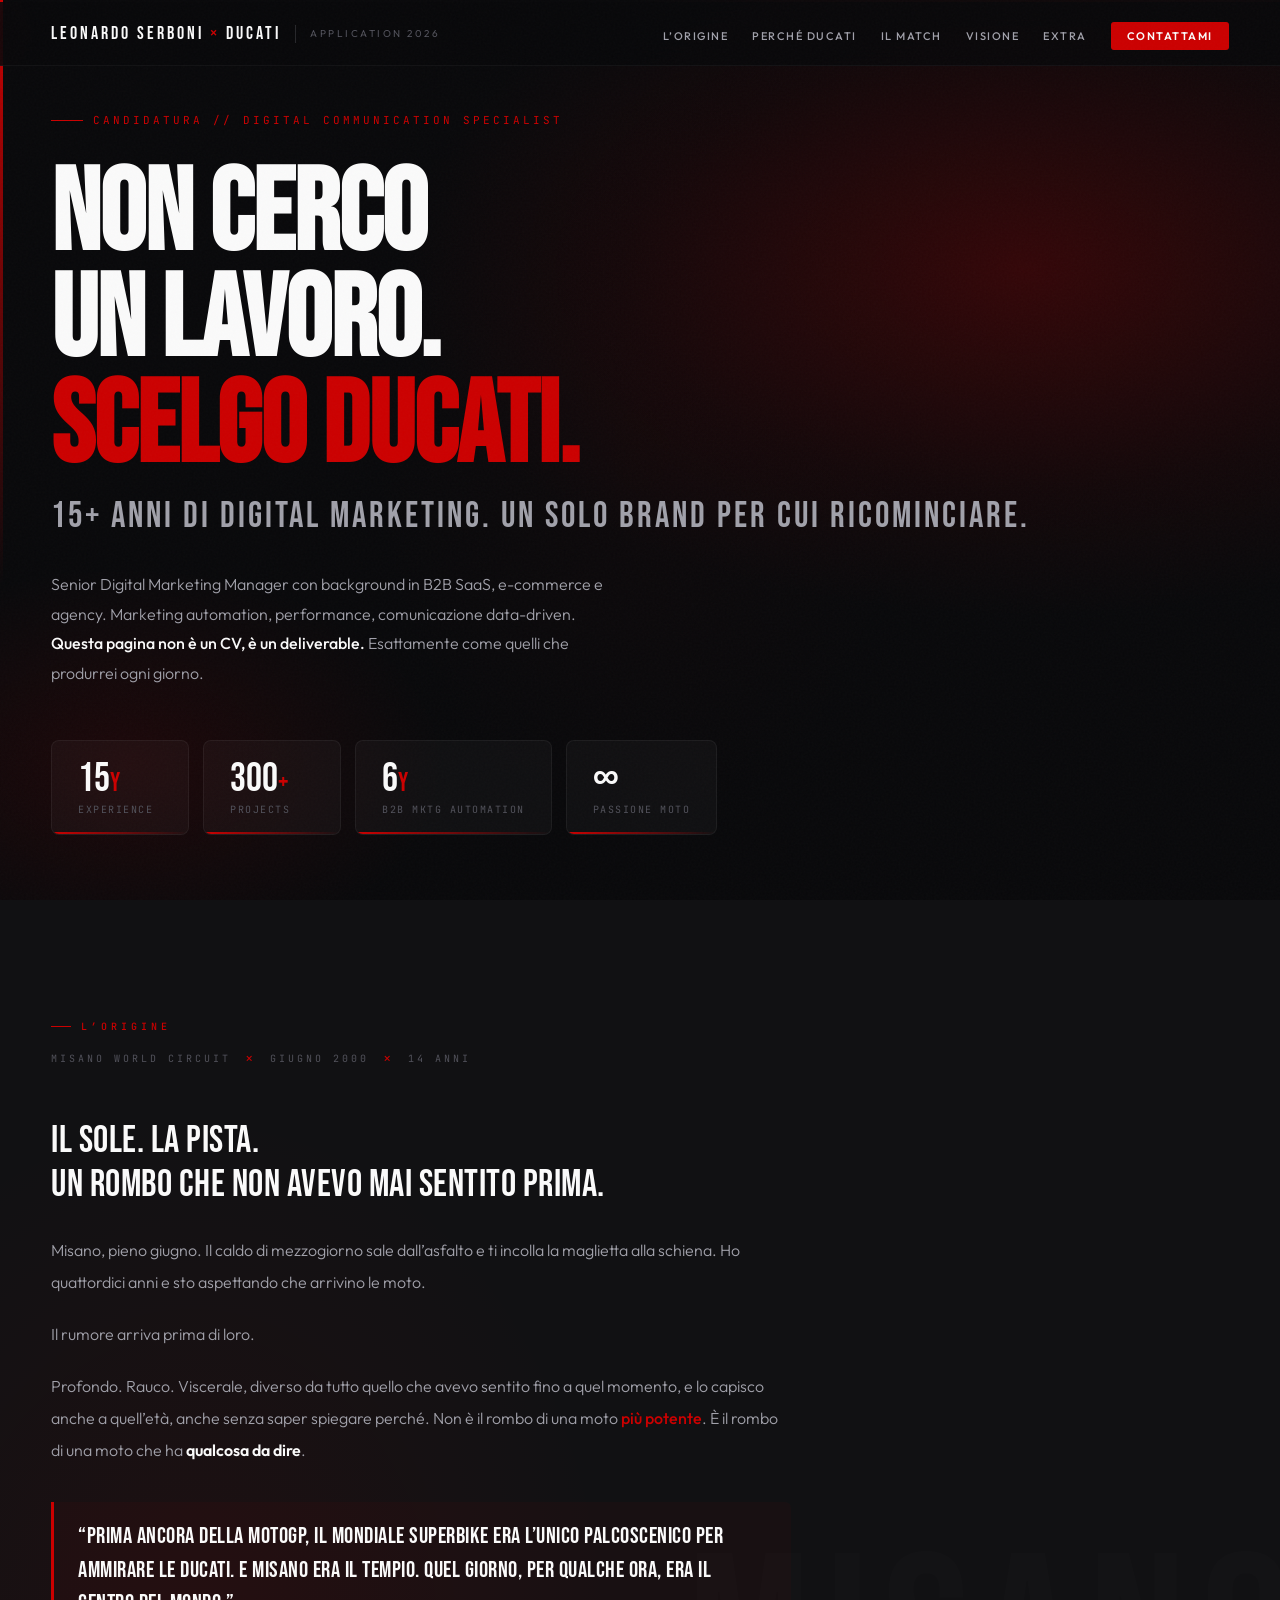
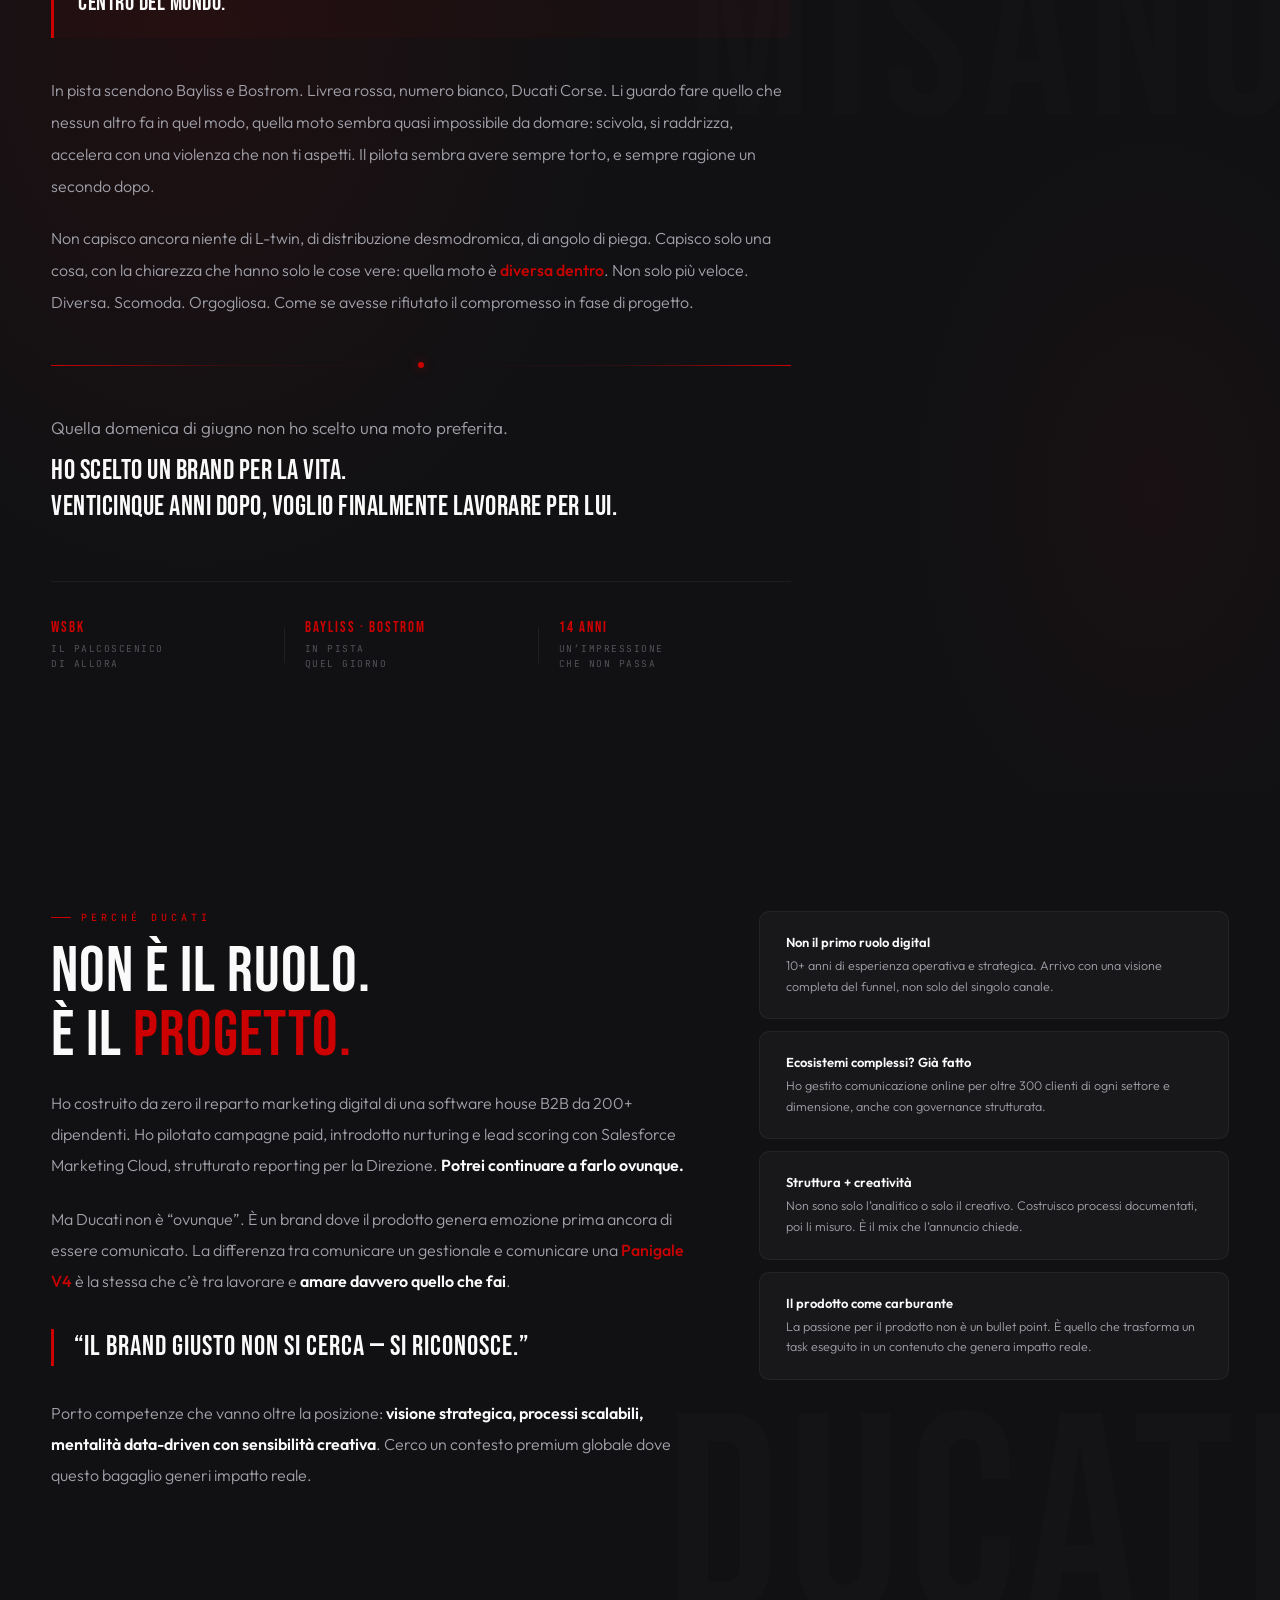
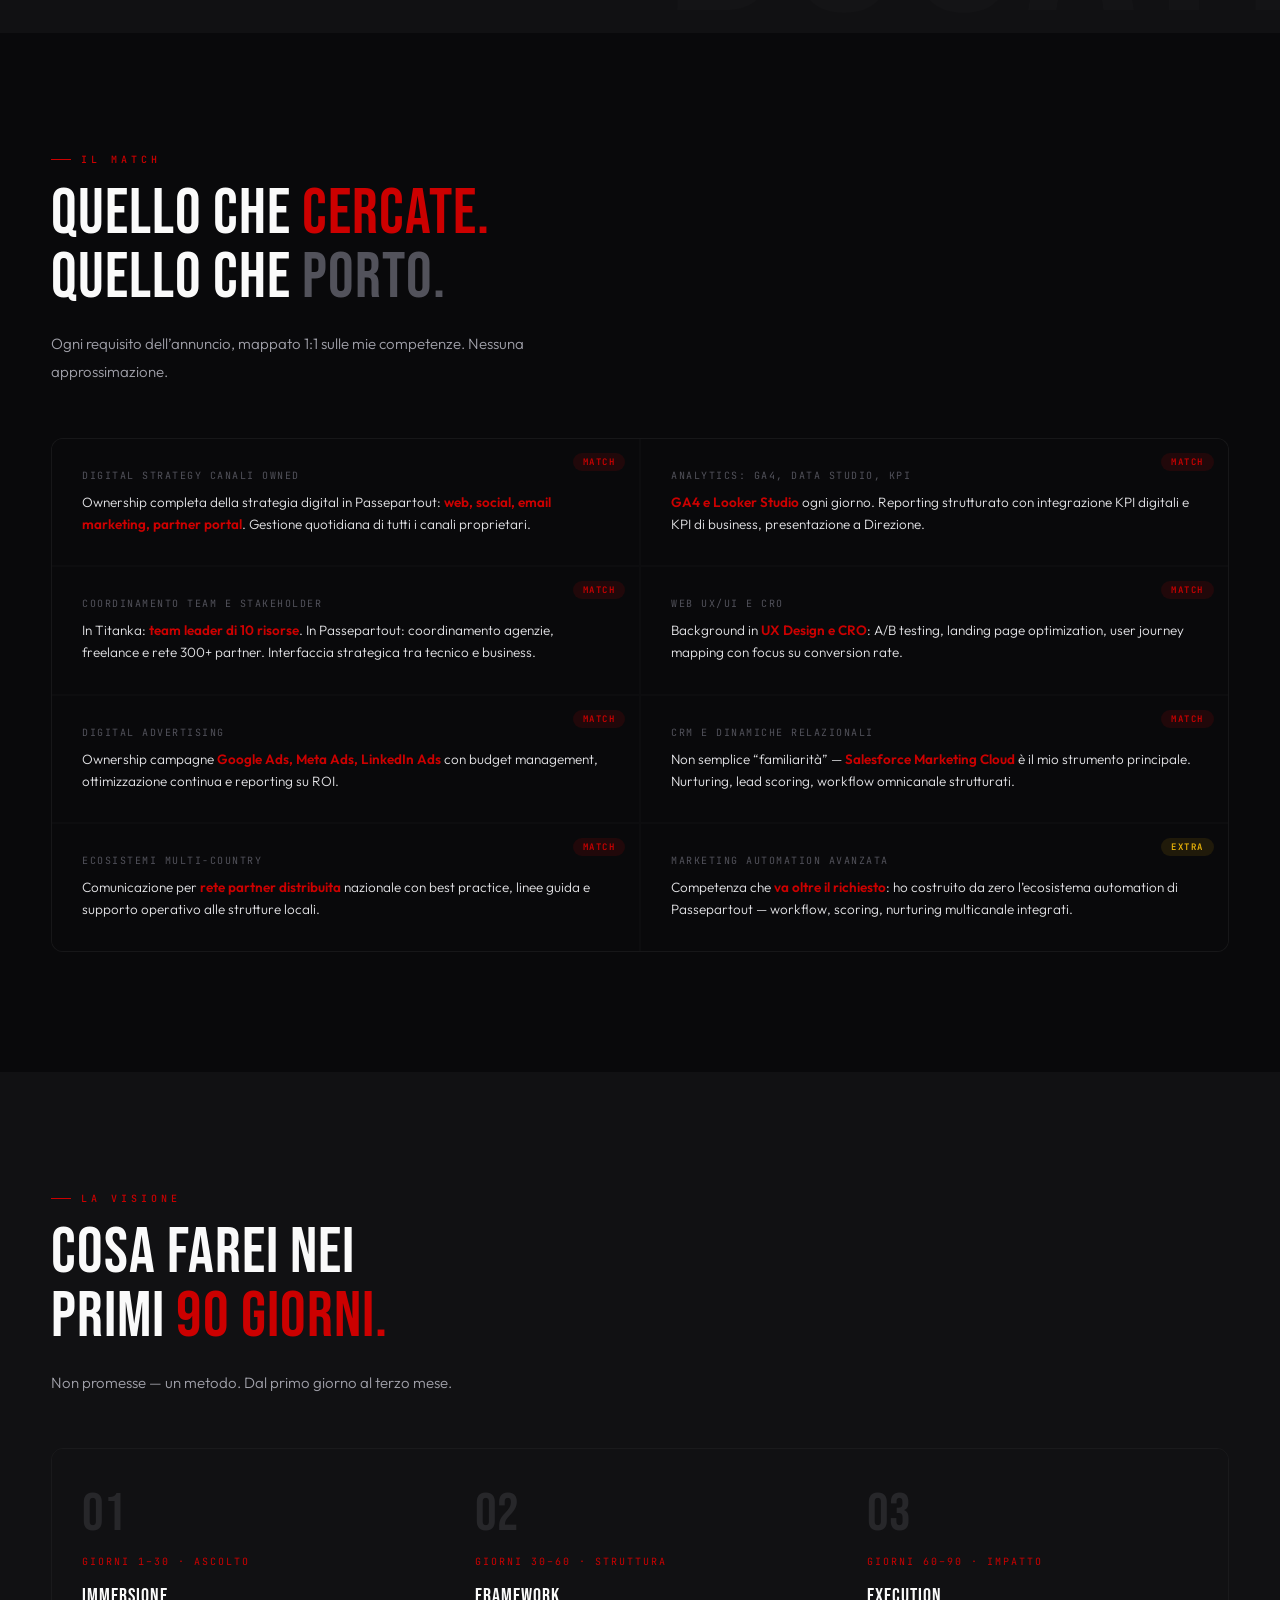
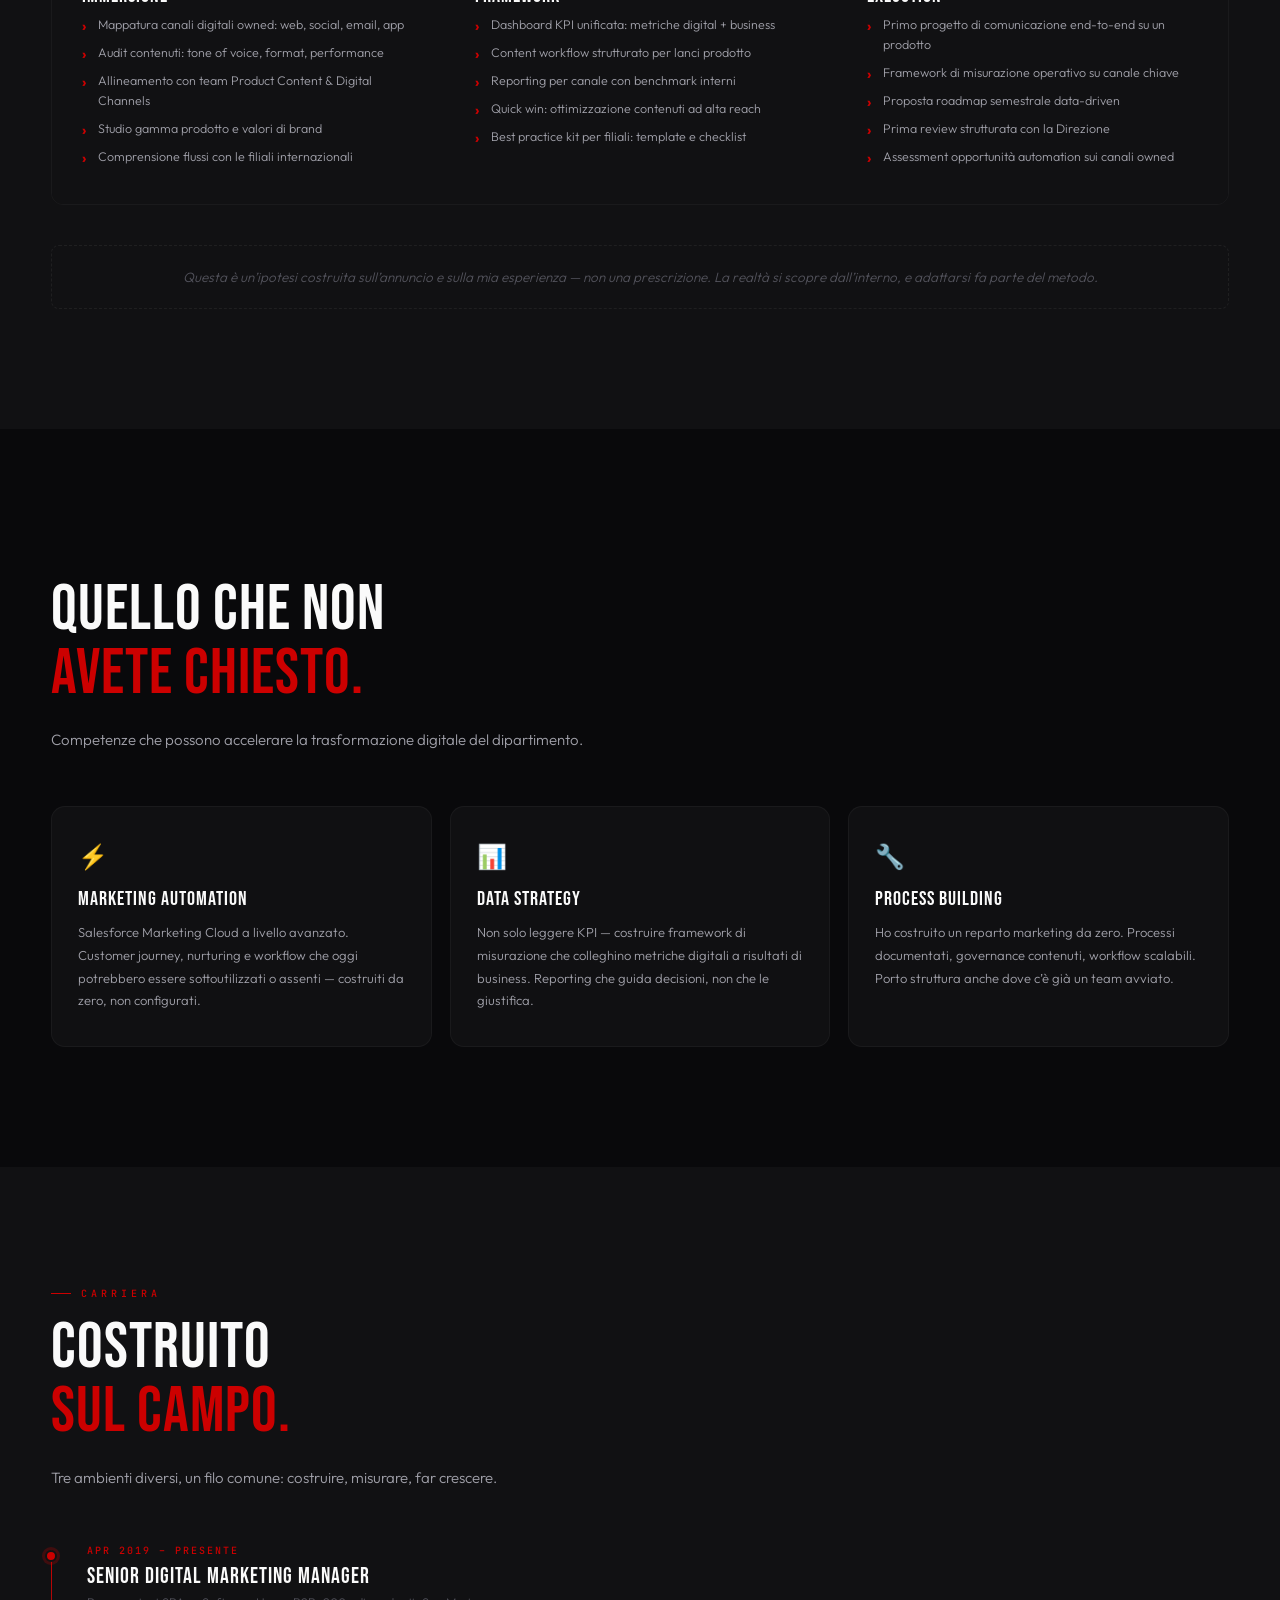
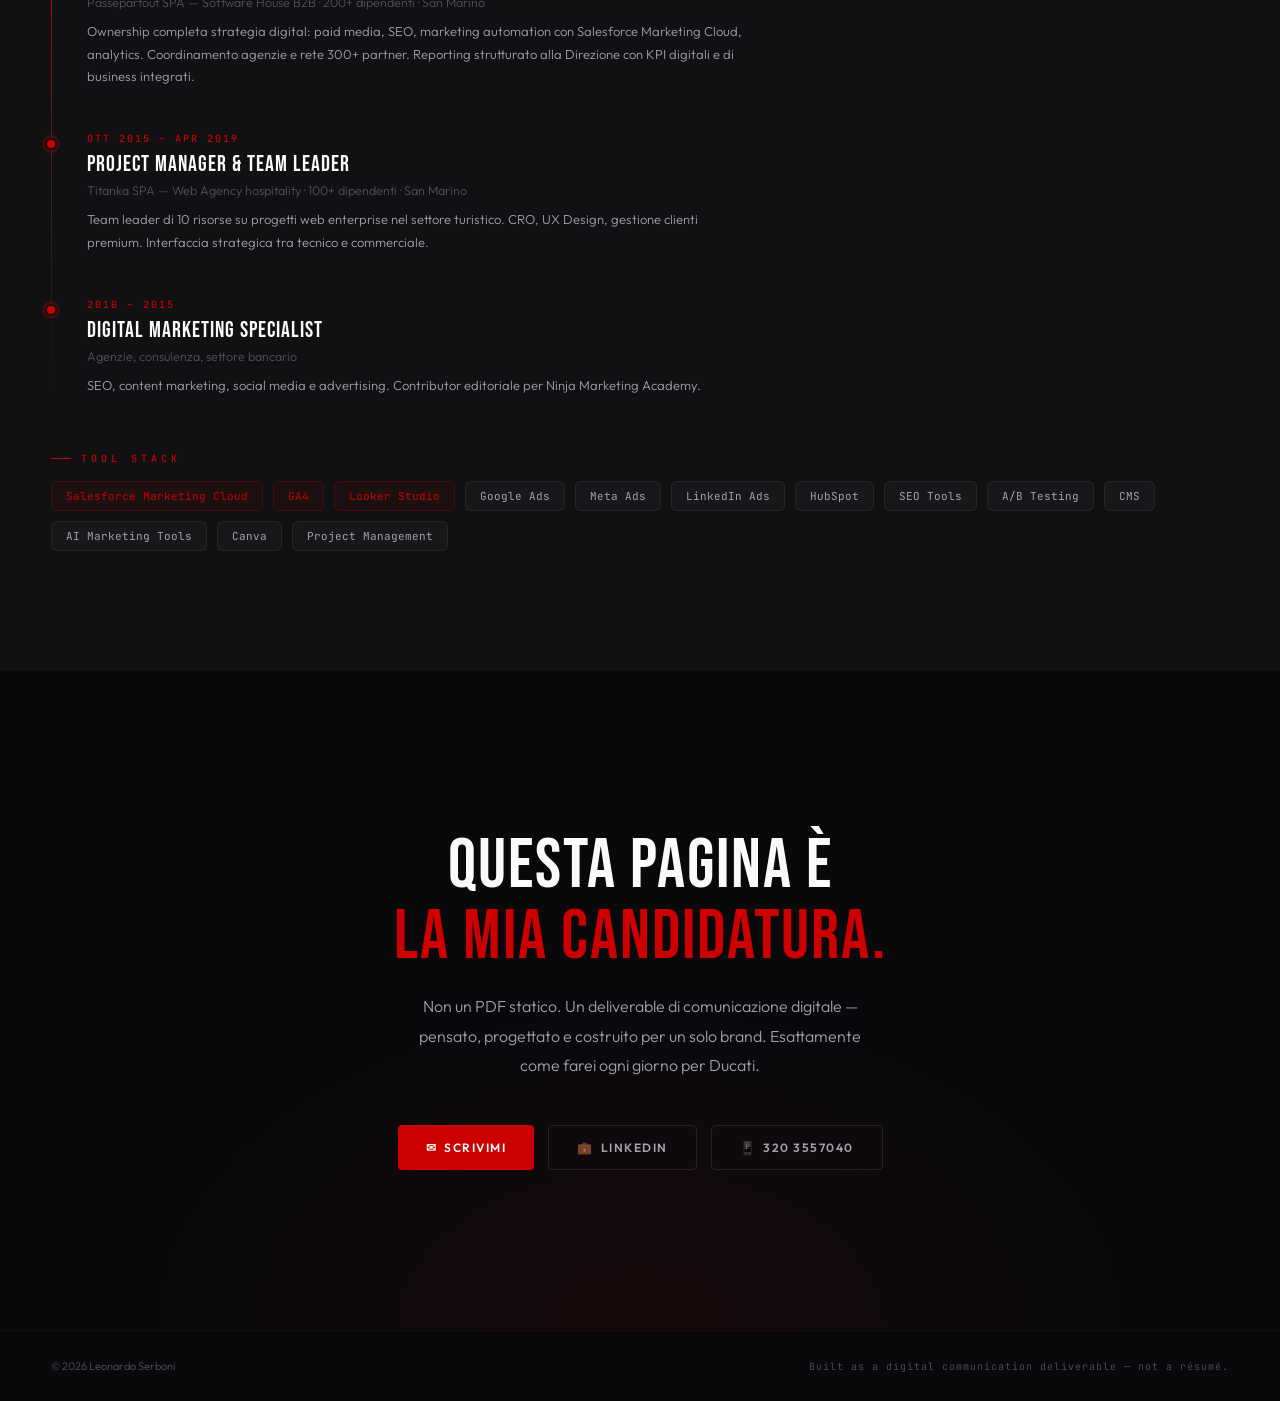
==== commit 063d2adf: "Update index.html" ====
--- a/ducati/index.html
+++ b/ducati/index.html
@@ -8,7 +8,322 @@
 <link rel="icon" type="image/svg+xml" href="/favicon.svg">
 <link rel="preconnect" href="https://fonts.googleapis.com">
 <link href="https://fonts.googleapis.com/css2?family=Bebas+Neue&family=Outfit:wght@200;300;400;500;600;700&family=JetBrains+Mono:wght@300;400;500&display=swap" rel="stylesheet">
-<link rel="stylesheet" href="style.css">
+<style>
+*, *::before, *::after { box-sizing: border-box; margin: 0; padding: 0; }
+:root {
+  --black: #09090b; --dark: #111113; --carbon: #18181b;
+  --ducati: #CC0000; --ducati-bright: #e60000; --ducati-dim: #8b0000;
+  --white: #fafafa; --smoke: #e4e4e7; --silver: #a1a1aa;
+  --muted: #52525b; --subtle: #27272a; --glass: rgba(255,255,255,0.03);
+}
+html { scroll-behavior: smooth; }
+body { font-family: Outfit, sans-serif; background: var(--black); color: var(--white); overflow-x: hidden; -webkit-font-smoothing: antialiased; }
+::selection { background: var(--ducati); color: var(--white); }
+body::after {
+  content: ''; position: fixed; inset: 0; opacity: 0.025;
+  background: url("data:image/svg+xml,%3Csvg viewBox='0 0 512 512' xmlns='http://www.w3.org/2000/svg'%3E%3Cfilter id='n'%3E%3CfeTurbulence type='fractalNoise' baseFrequency='0.85' numOctaves='4' stitchTiles='stitch'/%3E%3C/filter%3E%3Crect width='100%25' height='100%25' filter='url(%23n)'/%3E%3C/svg%3E");
+  pointer-events: none; z-index: 10000;
+}
+
+/* ── PROGRESS BAR ── */
+#progress-bar { position: fixed; top: 0; left: 0; height: 2px; background: var(--ducati); z-index: 9999; width: 0%; transition: width 0.1s linear; }
+
+/* ── REVEAL ── */
+.rv { opacity: 0; transform: translateY(32px); transition: opacity 0.7s cubic-bezier(0.16,1,0.3,1), transform 0.7s cubic-bezier(0.16,1,0.3,1); }
+.rv.vis { opacity: 1; transform: translateY(0); }
+.rv-d1 { transition-delay: 0.08s; } .rv-d2 { transition-delay: 0.16s; }
+.rv-d3 { transition-delay: 0.24s; } .rv-d4 { transition-delay: 0.32s; }
+
+/* ── NAV ── */
+nav {
+  position: fixed; top: 2px; left: 0; right: 0; z-index: 200; height: 64px;
+  display: flex; align-items: center; justify-content: space-between;
+  padding: 0 clamp(20px,4vw,56px);
+  background: rgba(9,9,11,0.85); backdrop-filter: blur(24px) saturate(1.4);
+  border-bottom: 1px solid rgba(255,255,255,0.04);
+}
+.nav-left { display: flex; align-items: center; gap: 14px; }
+.nav-mark { font-family: 'Bebas Neue', sans-serif; font-size: 18px; letter-spacing: 3px; color: var(--white); }
+.nav-mark span { color: var(--ducati); }
+.nav-sep { width: 1px; height: 18px; background: var(--subtle); }
+.nav-tag { font-size: 10px; font-weight: 400; color: var(--muted); letter-spacing: 2.5px; text-transform: uppercase; }
+.nav-right { display: flex; gap: 24px; list-style: none; align-items: center; }
+.nav-right a { font-size: 11px; font-weight: 500; color: var(--silver); text-decoration: none; letter-spacing: 1.5px; text-transform: uppercase; transition: color 0.2s; }
+.nav-right a:hover { color: var(--white); }
+.nav-cta { background: var(--ducati) !important; color: var(--white) !important; padding: 7px 16px !important; border-radius: 3px; font-weight: 600 !important; transition: background 0.2s, transform 0.2s !important; }
+.nav-cta:hover { background: var(--ducati-bright) !important; transform: translateY(-1px); }
+
+/* ── HERO ── */
+.hero {
+  min-height: 100vh; display: flex; flex-direction: column; justify-content: center;
+  padding: 100px clamp(20px,4vw,56px) 60px; position: relative; overflow: hidden;
+}
+.hero-glow {
+  position: absolute; inset: 0;
+  background:
+    radial-gradient(ellipse 70% 55% at 80% 30%, rgba(204,0,0,0.22) 0%, rgba(140,0,0,0.08) 45%, transparent 70%),
+    radial-gradient(ellipse 45% 40% at 10% 85%, rgba(204,0,0,0.10) 0%, transparent 55%),
+    radial-gradient(ellipse 30% 60% at 50% 50%, rgba(100,0,0,0.05) 0%, transparent 70%);
+}
+.hero-accent { position: absolute; left: 0; top: 0; bottom: 0; width: 3px; background: linear-gradient(to bottom, var(--ducati), transparent 65%); }
+.hero-content { position: relative; z-index: 1; max-width: 980px; }
+.hero-badge {
+  display: inline-flex; align-items: center; gap: 10px; margin-bottom: 36px;
+  opacity: 0; animation: up 0.7s 0.2s cubic-bezier(0.16,1,0.3,1) forwards;
+}
+.hero-badge-line { width: 32px; height: 1px; background: var(--ducati); }
+.hero-badge span { font-family: 'JetBrains Mono', monospace; font-size: 11px; letter-spacing: 3px; text-transform: uppercase; color: var(--ducati); }
+@keyframes up { from { opacity: 0; transform: translateY(24px); } to { opacity: 1; transform: translateY(0); } }
+.hero-h1 {
+  font-family: 'Bebas Neue', sans-serif; font-size: clamp(52px,9vw,130px);
+  line-height: 0.92; letter-spacing: -1px; margin-bottom: 14px;
+  opacity: 0; animation: up 0.8s 0.4s cubic-bezier(0.16,1,0.3,1) forwards;
+}
+.hero-h1 .r { color: var(--ducati); display: block; }
+.hero-h2 {
+  font-family: 'Bebas Neue', sans-serif; font-size: clamp(18px,2.8vw,36px);
+  color: var(--silver); letter-spacing: 3px; margin-bottom: 32px;
+  opacity: 0; animation: up 0.8s 0.55s cubic-bezier(0.16,1,0.3,1) forwards;
+}
+.hero-p {
+  font-size: 16px; font-weight: 300; color: var(--silver); line-height: 1.85;
+  max-width: 560px; margin-bottom: 52px;
+  opacity: 0; animation: up 0.8s 0.7s cubic-bezier(0.16,1,0.3,1) forwards;
+}
+.hero-p strong { color: var(--white); font-weight: 500; }
+.telem { display: flex; gap: 14px; flex-wrap: wrap; opacity: 0; animation: up 0.8s 0.9s cubic-bezier(0.16,1,0.3,1) forwards; }
+.telem-box {
+  background: var(--glass); border: 1px solid rgba(255,255,255,0.05);
+  border-radius: 8px; padding: 18px 26px; min-width: 138px; position: relative; overflow: hidden;
+  transition: border-color 0.3s, background 0.3s;
+}
+.telem-box:hover { border-color: rgba(204,0,0,0.2); background: rgba(204,0,0,0.04); }
+.telem-box::after { content: ''; position: absolute; bottom: 0; left: 0; right: 0; height: 2px; background: linear-gradient(90deg, var(--ducati), transparent); }
+.telem-val { font-family: 'Bebas Neue', sans-serif; font-size: 40px; color: var(--white); line-height: 1; }
+.telem-val span { color: var(--ducati); font-size: 26px; }
+.telem-key { font-family: 'JetBrains Mono', monospace; font-size: 10px; color: var(--muted); letter-spacing: 1.5px; text-transform: uppercase; margin-top: 4px; }
+
+/* ── SECTIONS ── */
+section { padding: clamp(72px,10vw,120px) clamp(20px,4vw,56px); }
+.sec-dark { background: var(--dark); }
+.sec-black { background: var(--black); }
+.s-label { font-family: 'JetBrains Mono', monospace; font-size: 10px; font-weight: 500; letter-spacing: 4px; text-transform: uppercase; color: var(--ducati); margin-bottom: 16px; display: flex; align-items: center; gap: 10px; }
+.s-label::before { content: ''; width: 20px; height: 1px; background: var(--ducati); }
+.s-title { font-family: 'Bebas Neue', sans-serif; font-size: clamp(34px,5vw,64px); line-height: 1.0; letter-spacing: 1px; margin-bottom: 20px; }
+.s-title .r { color: var(--ducati); } .s-title .d { color: var(--muted); }
+.s-intro { font-size: 15px; font-weight: 300; color: var(--silver); line-height: 1.85; max-width: 560px; margin-bottom: 52px; }
+
+/* ── PERCHÉ DUCATI ── */
+#perche { position: relative; overflow: hidden; }
+.perche-wm {
+  position: absolute; right: -2%; bottom: -4%; font-family: 'Bebas Neue', sans-serif;
+  font-size: clamp(140px,22vw,300px); color: rgba(255,255,255,0.013); letter-spacing: 8px;
+  pointer-events: none; line-height: 1; user-select: none;
+}
+.perche-grid { display: grid; grid-template-columns: 1.15fr 0.85fr; gap: 72px; align-items: start; }
+.perche-text p { font-size: 16px; color: var(--silver); line-height: 1.95; margin-bottom: 22px; font-weight: 300; }
+.perche-text strong { color: var(--white); font-weight: 600; }
+.perche-text em { color: var(--ducati); font-style: normal; font-weight: 500; }
+.perche-text .pull {
+  font-family: 'Bebas Neue', sans-serif; font-size: clamp(20px,2.2vw,28px); color: var(--white);
+  letter-spacing: 1px; line-height: 1.3; border-left: 3px solid var(--ducati);
+  padding-left: 20px; margin: 32px 0; font-weight: 400;
+}
+.perche-cards { display: flex; flex-direction: column; gap: 12px; }
+.p-card {
+  background: var(--glass); border: 1px solid rgba(255,255,255,0.05);
+  border-radius: 10px; padding: 22px 26px; transition: all 0.35s cubic-bezier(0.16,1,0.3,1);
+  position: relative; cursor: default;
+}
+.p-card::before { content: ''; position: absolute; left: 0; top: 0; bottom: 0; width: 3px; border-radius: 3px 0 0 3px; background: var(--ducati); opacity: 0; transition: opacity 0.3s; }
+.p-card:hover { background: rgba(204,0,0,0.04); border-color: rgba(204,0,0,0.12); transform: translateX(6px); }
+.p-card:hover::before { opacity: 1; }
+.p-card-h { font-size: 13px; font-weight: 600; color: var(--white); margin-bottom: 5px; }
+.p-card-p { font-size: 12.5px; color: var(--silver); line-height: 1.65; font-weight: 300; }
+
+/* ── MATCH ── */
+.match-grid { display: grid; grid-template-columns: repeat(2,1fr); gap: 2px; background: rgba(255,255,255,0.02); border-radius: 12px; overflow: hidden; border: 1px solid rgba(255,255,255,0.04); }
+.m-item { background: var(--black); padding: 30px; position: relative; transition: background 0.3s; }
+.m-item:hover { background: rgba(204,0,0,0.03); }
+.m-badge { position: absolute; top: 14px; right: 14px; font-family: 'JetBrains Mono', monospace; font-size: 9px; font-weight: 600; letter-spacing: 1.5px; text-transform: uppercase; padding: 3px 10px; border-radius: 20px; }
+.m-match { background: rgba(204,0,0,0.12); color: var(--ducati); }
+.m-extra { background: rgba(234,179,8,0.1); color: #eab308; }
+.m-req { font-family: 'JetBrains Mono', monospace; font-size: 10px; letter-spacing: 1.5px; text-transform: uppercase; color: var(--muted); margin-bottom: 9px; }
+.m-ans { font-size: 13.5px; font-weight: 300; color: var(--smoke); line-height: 1.65; }
+.m-ans strong { color: var(--ducati); font-weight: 600; }
+
+/* ── VISIONE 90 GIORNI ── */
+.vis-phases { display: grid; grid-template-columns: repeat(3,1fr); gap: 2px; border-radius: 12px; overflow: hidden; border: 1px solid rgba(255,255,255,0.04); margin-bottom: 40px; }
+.vis-phase { background: var(--dark); padding: 38px 30px; position: relative; overflow: hidden; }
+.vis-phase::after { content: ''; position: absolute; top: 0; left: 0; right: 0; height: 3px; background: var(--ducati); transform: scaleX(0); transform-origin: left; transition: transform 0.5s cubic-bezier(0.16,1,0.3,1); }
+.vis-phase:hover::after { transform: scaleX(1); }
+.vis-num { font-family: 'Bebas Neue', sans-serif; font-size: 54px; color: var(--subtle); line-height: 1; margin-bottom: 14px; }
+.vis-phase-title { font-family: 'Bebas Neue', sans-serif; font-size: 20px; letter-spacing: 1px; color: var(--white); margin-bottom: 6px; }
+.vis-phase-when { font-family: 'JetBrains Mono', monospace; font-size: 10px; color: var(--ducati); letter-spacing: 2px; text-transform: uppercase; margin-bottom: 16px; }
+.vis-phase-list { list-style: none; display: flex; flex-direction: column; gap: 8px; }
+.vis-phase-list li { font-size: 12.5px; color: var(--silver); line-height: 1.6; font-weight: 300; padding-left: 16px; position: relative; }
+.vis-phase-list li::before { content: '›'; position: absolute; left: 0; color: var(--ducati); font-weight: 700; font-size: 15px; }
+.vis-note { font-size: 13.5px; color: var(--muted); font-weight: 300; font-style: italic; text-align: center; padding: 22px; border: 1px dashed rgba(255,255,255,0.06); border-radius: 8px; }
+
+/* ── EXTRA ── */
+.extra-cols { display: grid; grid-template-columns: repeat(3,1fr); gap: 18px; }
+.x-card { background: var(--glass); border: 1px solid rgba(255,255,255,0.04); border-radius: 14px; padding: 34px 26px; transition: all 0.4s cubic-bezier(0.16,1,0.3,1); position: relative; overflow: hidden; }
+.x-card::after { content: ''; position: absolute; bottom: 0; left: 0; right: 0; height: 2px; background: linear-gradient(90deg,var(--ducati),transparent); opacity: 0; transition: opacity 0.3s; }
+.x-card:hover { background: rgba(255,255,255,0.04); transform: translateY(-6px); border-color: rgba(255,255,255,0.07); }
+.x-card:hover::after { opacity: 1; }
+.x-icon { font-size: 24px; margin-bottom: 16px; }
+.x-card-h { font-family: 'Bebas Neue', sans-serif; font-size: 20px; letter-spacing: 1px; color: var(--white); margin-bottom: 10px; }
+.x-card-p { font-size: 13px; color: var(--silver); line-height: 1.75; font-weight: 300; }
+
+/* ── TIMELINE ── */
+.tl { position: relative; padding-left: 36px; max-width: 700px; }
+.tl::before { content: ''; position: absolute; left: 0; top: 6px; bottom: 6px; width: 1px; background: linear-gradient(to bottom, var(--ducati), var(--subtle) 60%, transparent); }
+.tl-i { margin-bottom: 44px; position: relative; }
+.tl-dot { position: absolute; left: -42px; top: 6px; width: 12px; height: 12px; background: var(--ducati); border-radius: 50%; border: 2px solid var(--dark); box-shadow: 0 0 0 3px rgba(204,0,0,0.25); }
+.tl-when { font-family: 'JetBrains Mono', monospace; font-size: 10px; font-weight: 500; letter-spacing: 2px; text-transform: uppercase; color: var(--ducati); margin-bottom: 6px; }
+.tl-role { font-family: 'Bebas Neue', sans-serif; font-size: 22px; letter-spacing: 1px; color: var(--white); margin-bottom: 4px; }
+.tl-co { font-size: 12.5px; color: var(--muted); margin-bottom: 10px; font-weight: 300; }
+.tl-desc { font-size: 13px; color: var(--silver); line-height: 1.75; font-weight: 300; }
+
+/* ── TOOLS ── */
+.tools-wrap { display: flex; flex-wrap: wrap; gap: 10px; margin-top: 16px; }
+.tool-tag { font-family: 'JetBrains Mono', monospace; font-size: 11px; font-weight: 400; padding: 7px 14px; border-radius: 6px; background: rgba(255,255,255,0.03); border: 1px solid rgba(255,255,255,0.06); color: var(--silver); transition: all 0.2s; cursor: default; }
+.tool-tag:hover { border-color: rgba(204,0,0,0.3); color: var(--white); background: rgba(204,0,0,0.06); }
+.tool-tag.hl { border-color: rgba(204,0,0,0.25); color: var(--ducati); background: rgba(204,0,0,0.06); }
+
+/* ── CTA ── */
+#cta { text-align: center; padding: clamp(80px,14vw,160px) clamp(20px,4vw,56px); position: relative; overflow: hidden; }
+#cta::before { content: ''; position: absolute; inset: 0; background: radial-gradient(ellipse 55% 70% at 50% 100%, rgba(204,0,0,0.07) 0%, transparent 70%); }
+.cta-inner { position: relative; z-index: 1; }
+.cta-h { font-family: 'Bebas Neue', sans-serif; font-size: clamp(36px,5.5vw,72px); letter-spacing: 2px; margin-bottom: 20px; line-height: 1; }
+.cta-h .r { color: var(--ducati); }
+.cta-p { font-size: 16px; color: var(--silver); font-weight: 300; line-height: 1.85; max-width: 480px; margin: 0 auto 44px; }
+.cta-links { display: flex; gap: 14px; justify-content: center; flex-wrap: wrap; }
+.cta-btn { display: inline-flex; align-items: center; gap: 8px; padding: 14px 28px; border-radius: 4px; font-size: 12px; font-weight: 600; letter-spacing: 1.5px; text-transform: uppercase; text-decoration: none; font-family: Outfit,sans-serif; transition: all 0.3s; cursor: pointer; border: none; }
+.cta-primary { background: var(--ducati); color: var(--white); }
+.cta-primary:hover { background: var(--ducati-bright); transform: translateY(-2px); box-shadow: 0 8px 32px rgba(204,0,0,0.35); }
+.cta-ghost { background: transparent; color: var(--silver); border: 1px solid rgba(255,255,255,0.1); }
+.cta-ghost:hover { border-color: rgba(255,255,255,0.25); color: var(--white); }
+
+/* ── FOOTER ── */
+footer { padding: 28px clamp(20px,4vw,56px); border-top: 1px solid rgba(255,255,255,0.03); display: flex; justify-content: space-between; align-items: center; font-size: 11px; color: var(--muted); font-weight: 300; }
+footer a { color: var(--silver); text-decoration: none; transition: color 0.2s; }
+footer a:hover { color: var(--ducati); }
+.footer-meta { font-family: 'JetBrains Mono', monospace; font-size: 10px; letter-spacing: 1px; }
+
+/* ── RESPONSIVE ── */
+@media (max-width: 960px) {
+  .perche-grid, .vis-phases, .extra-cols { grid-template-columns: 1fr; }
+  .match-grid { grid-template-columns: 1fr; }
+  .nav-right { display: none; }
+}
+@media (max-width: 960px) {
+  .origine-conclusion { flex-direction: column; gap: 16px; }
+  .origine-conclusion-line { width: 60px; height: 1px; flex: none; }
+  .origine-footer { flex-direction: column; gap: 24px; }
+  .origine-footer-sep { width: 40px; height: 1px; }
+}
+@media (max-width: 600px) {
+  .telem { flex-direction: column; }
+  .cta-links { flex-direction: column; align-items: center; }
+  .origine-conclusion p { white-space: normal; }
+}
+
+/* ── ORIGINE ── */
+#origine { position: relative; overflow: hidden; }
+#origine::before {
+  content: '';
+  position: absolute; inset: 0;
+  background:
+    radial-gradient(ellipse 55% 60% at 15% 50%, rgba(204,0,0,0.07) 0%, transparent 60%),
+    radial-gradient(ellipse 35% 45% at 90% 80%, rgba(204,0,0,0.04) 0%, transparent 55%);
+  pointer-events: none;
+}
+.origine-wm {
+  position: absolute; right: -2%; top: 50%; transform: translateY(-50%);
+  font-family: 'Bebas Neue', sans-serif;
+  font-size: clamp(110px, 18vw, 250px);
+  color: rgba(255,255,255,0.011); letter-spacing: 14px;
+  pointer-events: none; user-select: none; line-height: 1;
+}
+.origine-inner { position: relative; z-index: 1; max-width: 740px; }
+.origine-eyebrow {
+  display: flex; align-items: center; gap: 14px;
+  margin-bottom: 52px;
+  font-family: 'JetBrains Mono', monospace;
+  font-size: 10px; letter-spacing: 3px; text-transform: uppercase; color: var(--muted);
+}
+.origine-eyebrow-sep { color: var(--ducati); font-size: 14px; }
+.origine-lead {
+  font-family: 'Bebas Neue', sans-serif;
+  font-size: clamp(24px, 3vw, 38px);
+  color: var(--white); letter-spacing: 0.5px;
+  line-height: 1.15; margin-bottom: 28px;
+}
+.origine-body { margin-bottom: 0; }
+.origine-body p {
+  font-size: 16px; color: var(--silver);
+  line-height: 2; font-weight: 300; margin-bottom: 20px;
+}
+.origine-body p:last-child { margin-bottom: 0; }
+.origine-body em { color: var(--ducati); font-style: normal; font-weight: 500; }
+.origine-body strong { color: var(--white); font-weight: 600; }
+.origine-pull {
+  font-family: 'Bebas Neue', sans-serif;
+  font-size: clamp(17px, 1.9vw, 23px);
+  color: var(--white); letter-spacing: 0.5px; line-height: 1.45;
+  border-left: 3px solid var(--ducati);
+  padding: 18px 24px; margin: 36px 0;
+  background: rgba(204,0,0,0.04);
+  border-radius: 0 6px 6px 0;
+}
+.origine-divider {
+  display: flex; align-items: center; gap: 20px;
+  margin: 44px 0;
+}
+.origine-divider-line {
+  flex: 1; height: 1px;
+  background: linear-gradient(90deg, var(--ducati), rgba(204,0,0,0.15), transparent);
+}
+.origine-divider-dot {
+  width: 6px; height: 6px; border-radius: 50%;
+  background: var(--ducati); flex-shrink: 0;
+  box-shadow: 0 0 10px rgba(204,0,0,0.5);
+}
+.origine-chiusura {
+  font-size: 17px; color: var(--silver);
+  line-height: 1.9; font-weight: 300;
+}
+.origine-chiusura strong {
+  display: block; margin-top: 8px;
+  font-family: 'Bebas Neue', sans-serif;
+  font-size: clamp(20px, 2.2vw, 28px);
+  color: var(--white); font-weight: 400; letter-spacing: 0.5px;
+  line-height: 1.3;
+}
+.origine-footer {
+  display: flex; align-items: center;
+  gap: 0; margin-top: 56px;
+  padding-top: 36px; border-top: 1px solid rgba(255,255,255,0.05);
+}
+.origine-footer-item { flex: 1; padding: 0 20px; }
+.origine-footer-item:first-child { padding-left: 0; }
+.origine-footer-val {
+  font-family: 'Bebas Neue', sans-serif;
+  font-size: 15px; color: var(--ducati);
+  letter-spacing: 2px; margin-bottom: 5px;
+}
+.origine-footer-label {
+  font-family: 'JetBrains Mono', monospace;
+  font-size: 9.5px; color: var(--muted);
+  letter-spacing: 1.5px; text-transform: uppercase; line-height: 1.5;
+}
+.origine-footer-sep {
+  width: 1px; height: 36px;
+  background: rgba(255,255,255,0.06); flex-shrink: 0;
+}
+
+</style>
 </head>
 <body>
 
@@ -44,11 +359,11 @@
       NON CERCO<br>UN LAVORO.
       <span class="r">SCELGO DUCATI.</span>
     </h1>
-    <p class="hero-h2">10+ anni di digital marketing. Un solo brand per cui ricominciare.</p>
+    <p class="hero-h2">15+ anni di digital marketing. Un solo brand per cui ricominciare.</p>
     <p class="hero-p">
       Senior Digital Marketing Manager con background in B2B SaaS, e-commerce e agency.
       Marketing automation, performance, comunicazione data-driven.
-      <strong>Questa pagina non &egrave; un CV &mdash; &egrave; un deliverable.</strong>
+      <strong>Questa pagina non &egrave; un CV, &egrave; un deliverable.</strong>
       Esattamente come quelli che produrrei ogni giorno.
     </p>
     <div class="telem">
@@ -82,9 +397,9 @@
     <div class="origine-eyebrow rv rv-d1">
       <span>Misano World Circuit</span>
       <span class="origine-eyebrow-sep">&times;</span>
-      <span>Giugno</span>
+      <span>Giugno 2000</span>
       <span class="origine-eyebrow-sep">&times;</span>
-      <span>Quattordici anni</span>
+      <span>14 anni</span>
     </div>
 
     <div class="origine-lead rv rv-d2">
@@ -93,14 +408,14 @@
 
     <div class="origine-body">
       <p class="rv rv-d2">
-        Misano, giugno. Il caldo sale dall&rsquo;asfalto e ti incolla la maglietta alla schiena.
+        Misano, pieno giugno. Il caldo di mezzogiorno sale dall&rsquo;asfalto e ti incolla la maglietta alla schiena.
         Ho quattordici anni e sto aspettando che arrivino le moto.
       </p>
       <p class="rv rv-d3">
         Il rumore arriva prima di loro.
       </p>
       <p class="rv rv-d3">
-        Profondo. Rauco. Viscerale &mdash; diverso da tutto quello che avevo sentito fino a quel momento,
+        Profondo. Rauco. Viscerale, diverso da tutto quello che avevo sentito fino a quel momento,
         e lo capisco anche a quell&rsquo;et&agrave;, anche senza saper spiegare perch&eacute;.
         Non &egrave; il rombo di una moto <em>pi&ugrave; potente</em>.
         &Egrave; il rombo di una moto che ha <strong>qualcosa da dire</strong>.
@@ -108,14 +423,14 @@
     </div>
 
     <div class="origine-pull rv rv-d3">
-      &ldquo;Prima della MotoGP, il Mondiale Superbike era l&rsquo;unico palcoscenico.
+      &ldquo;Prima ancora della MotoGP, il Mondiale Superbike era l&rsquo;unico palcoscenico per ammirare le Ducati.
       E Misano era il tempio. Quel giorno, per qualche ora, era il centro del mondo.&rdquo;
     </div>
 
     <div class="origine-body">
       <p class="rv rv-d4">
         In pista scendono Bayliss e Bostrom. Livrea rossa, numero bianco, Ducati Corse.
-        Li guardo fare quello che nessun altro fa in quel modo &mdash;
+        Li guardo fare quello che nessun altro fa in quel modo,
         quella moto sembra quasi impossibile da domare: scivola, si raddrizza,
         accelera con una violenza che non ti aspetti.
         Il pilota sembra avere sempre torto, e sempre ragione un secondo dopo.
@@ -224,7 +539,7 @@
     </div>
     <div class="m-item">
       <span class="m-badge m-match">Match</span>
-      <div class="m-req">Analytics &mdash; GA4, Data Studio, KPI</div>
+      <div class="m-req">Analytics: GA4, Data Studio, KPI</div>
       <div class="m-ans"><strong>GA4 e Looker Studio</strong> ogni giorno. Reporting strutturato con integrazione KPI digitali e KPI di business, presentazione a Direzione.</div>
     </div>
     <div class="m-item">
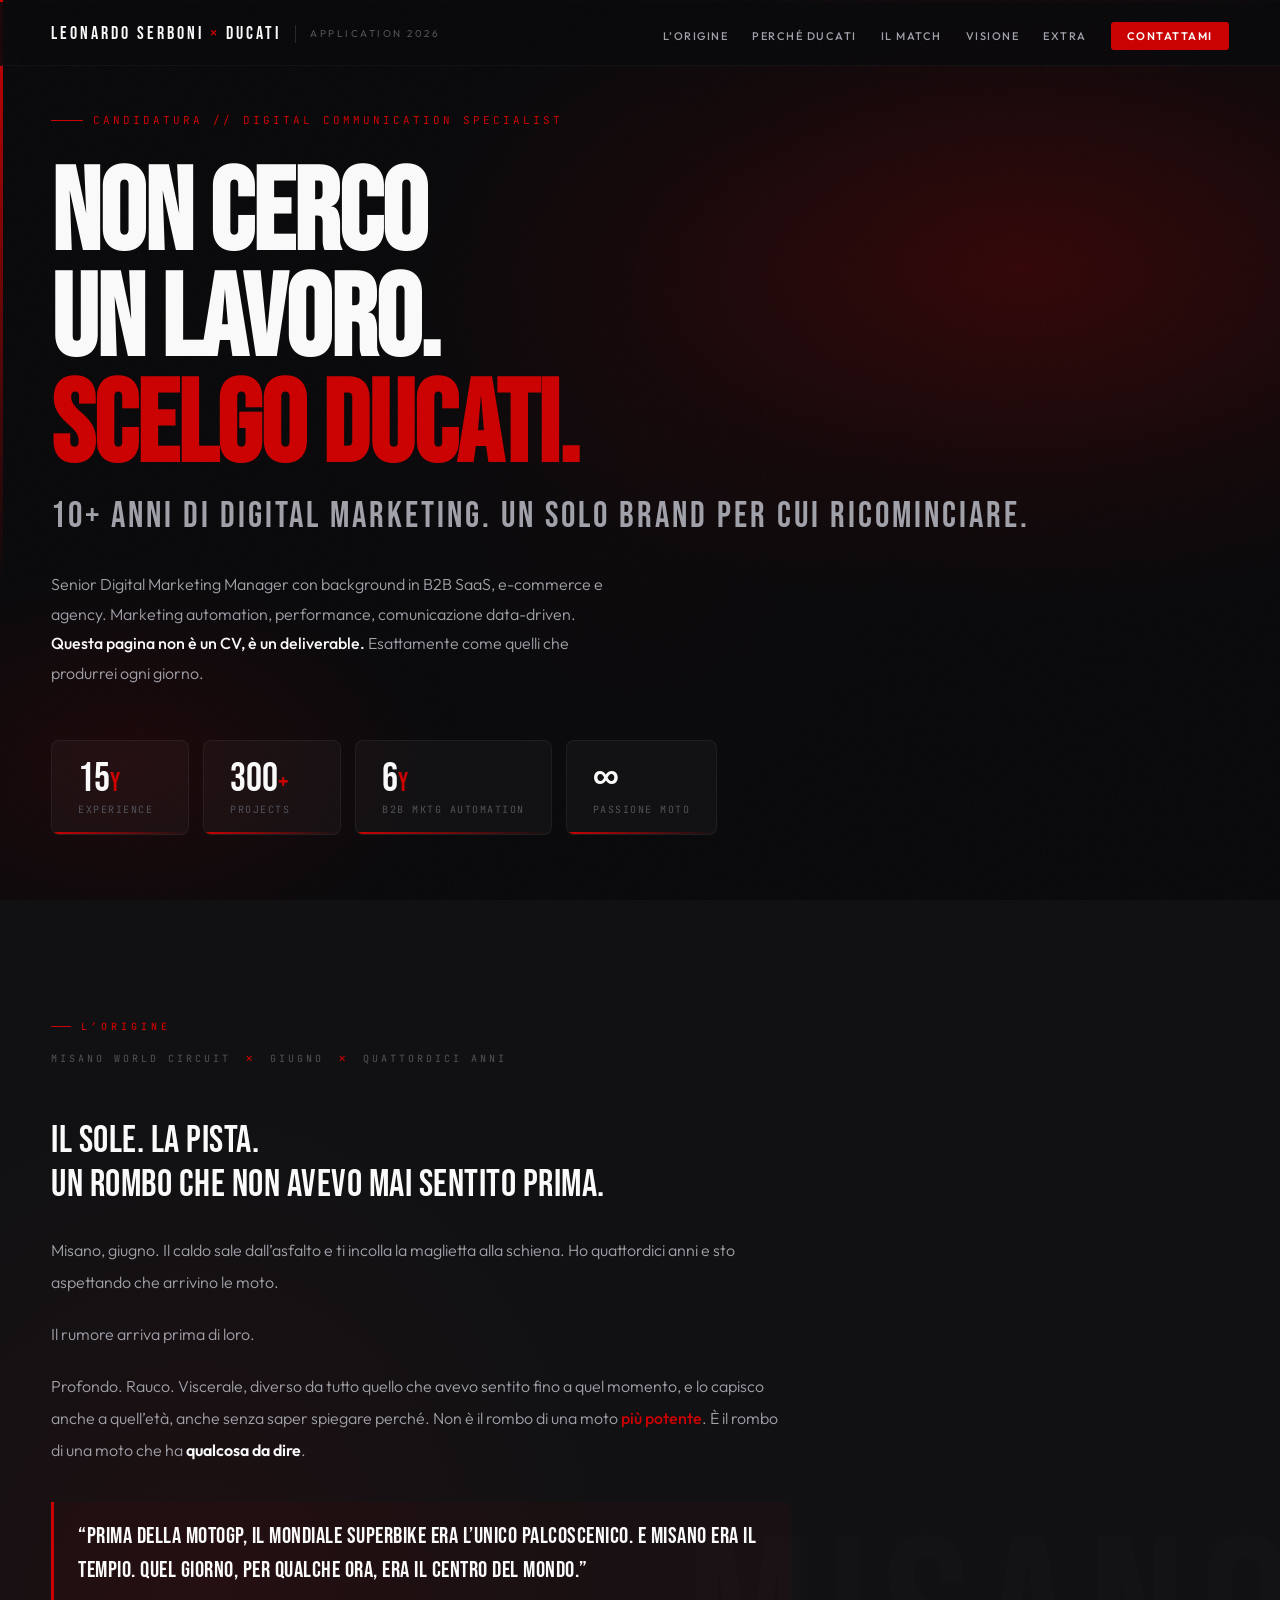
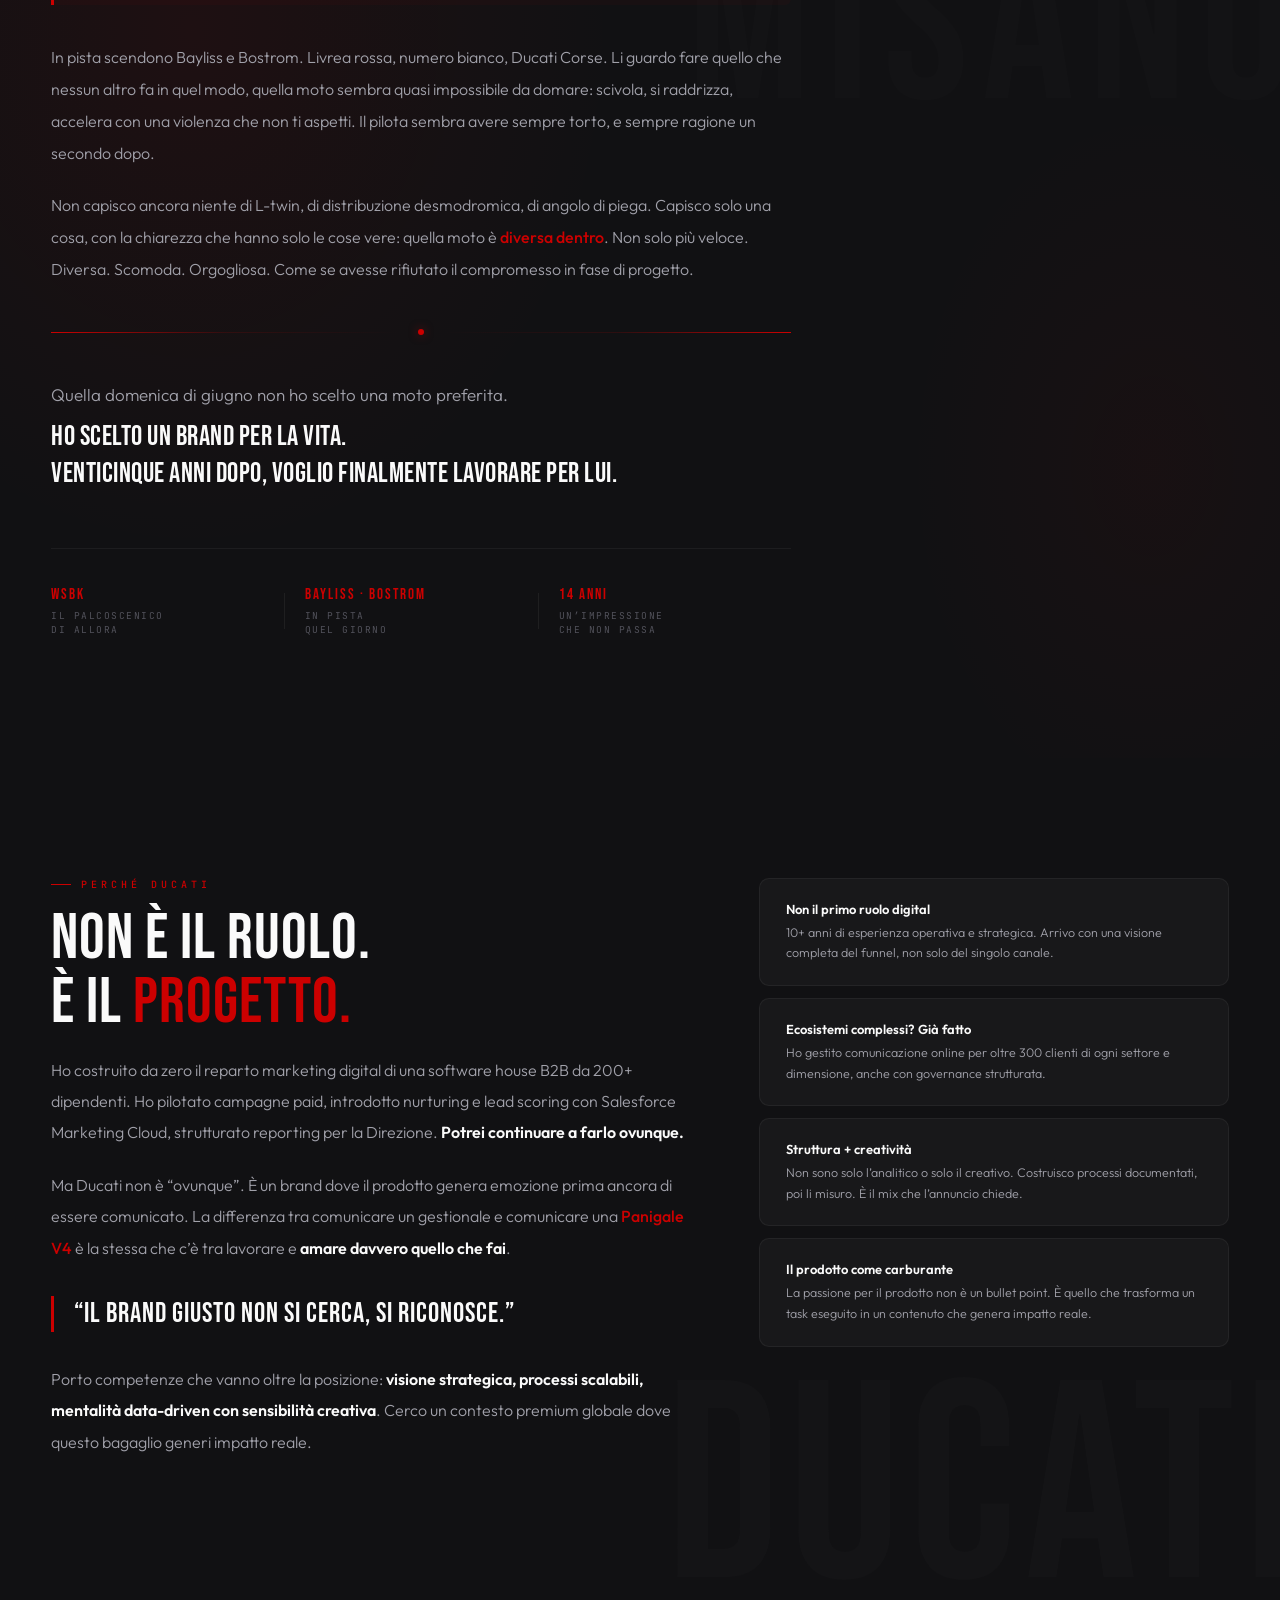
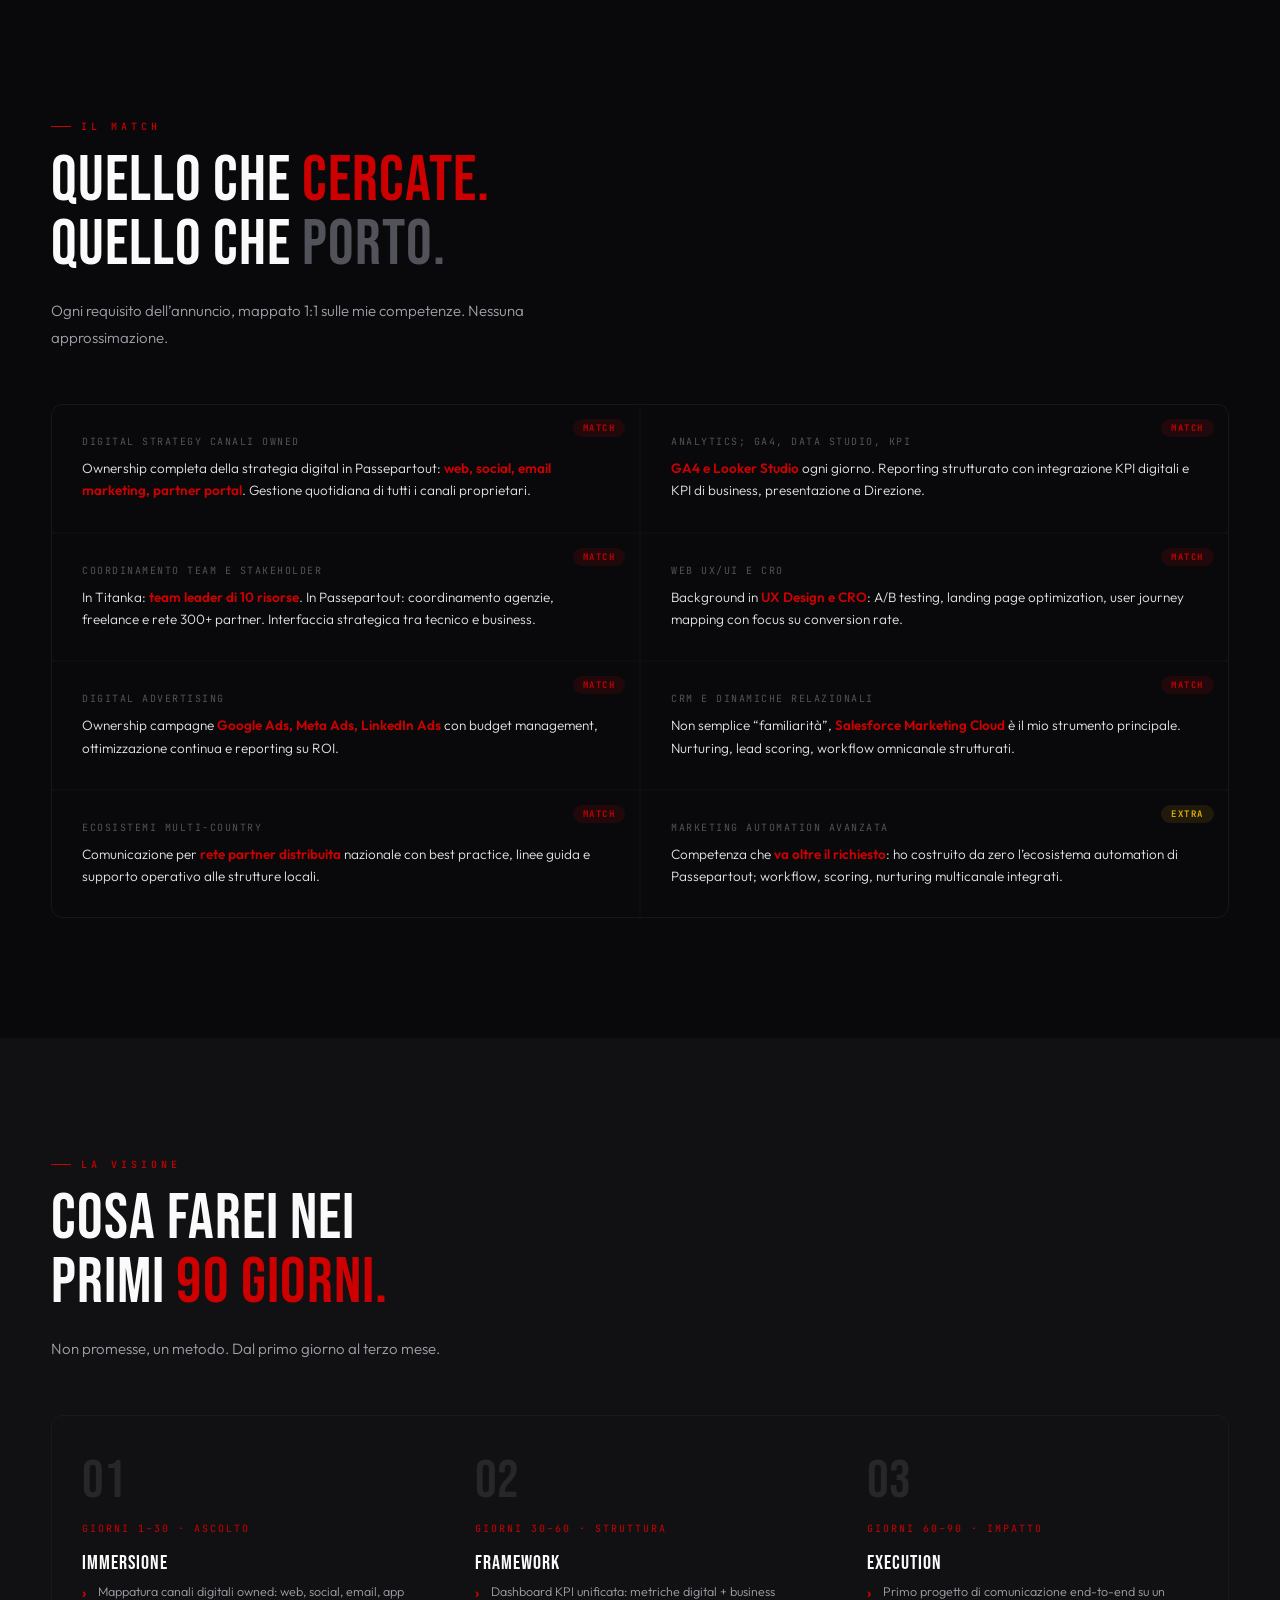
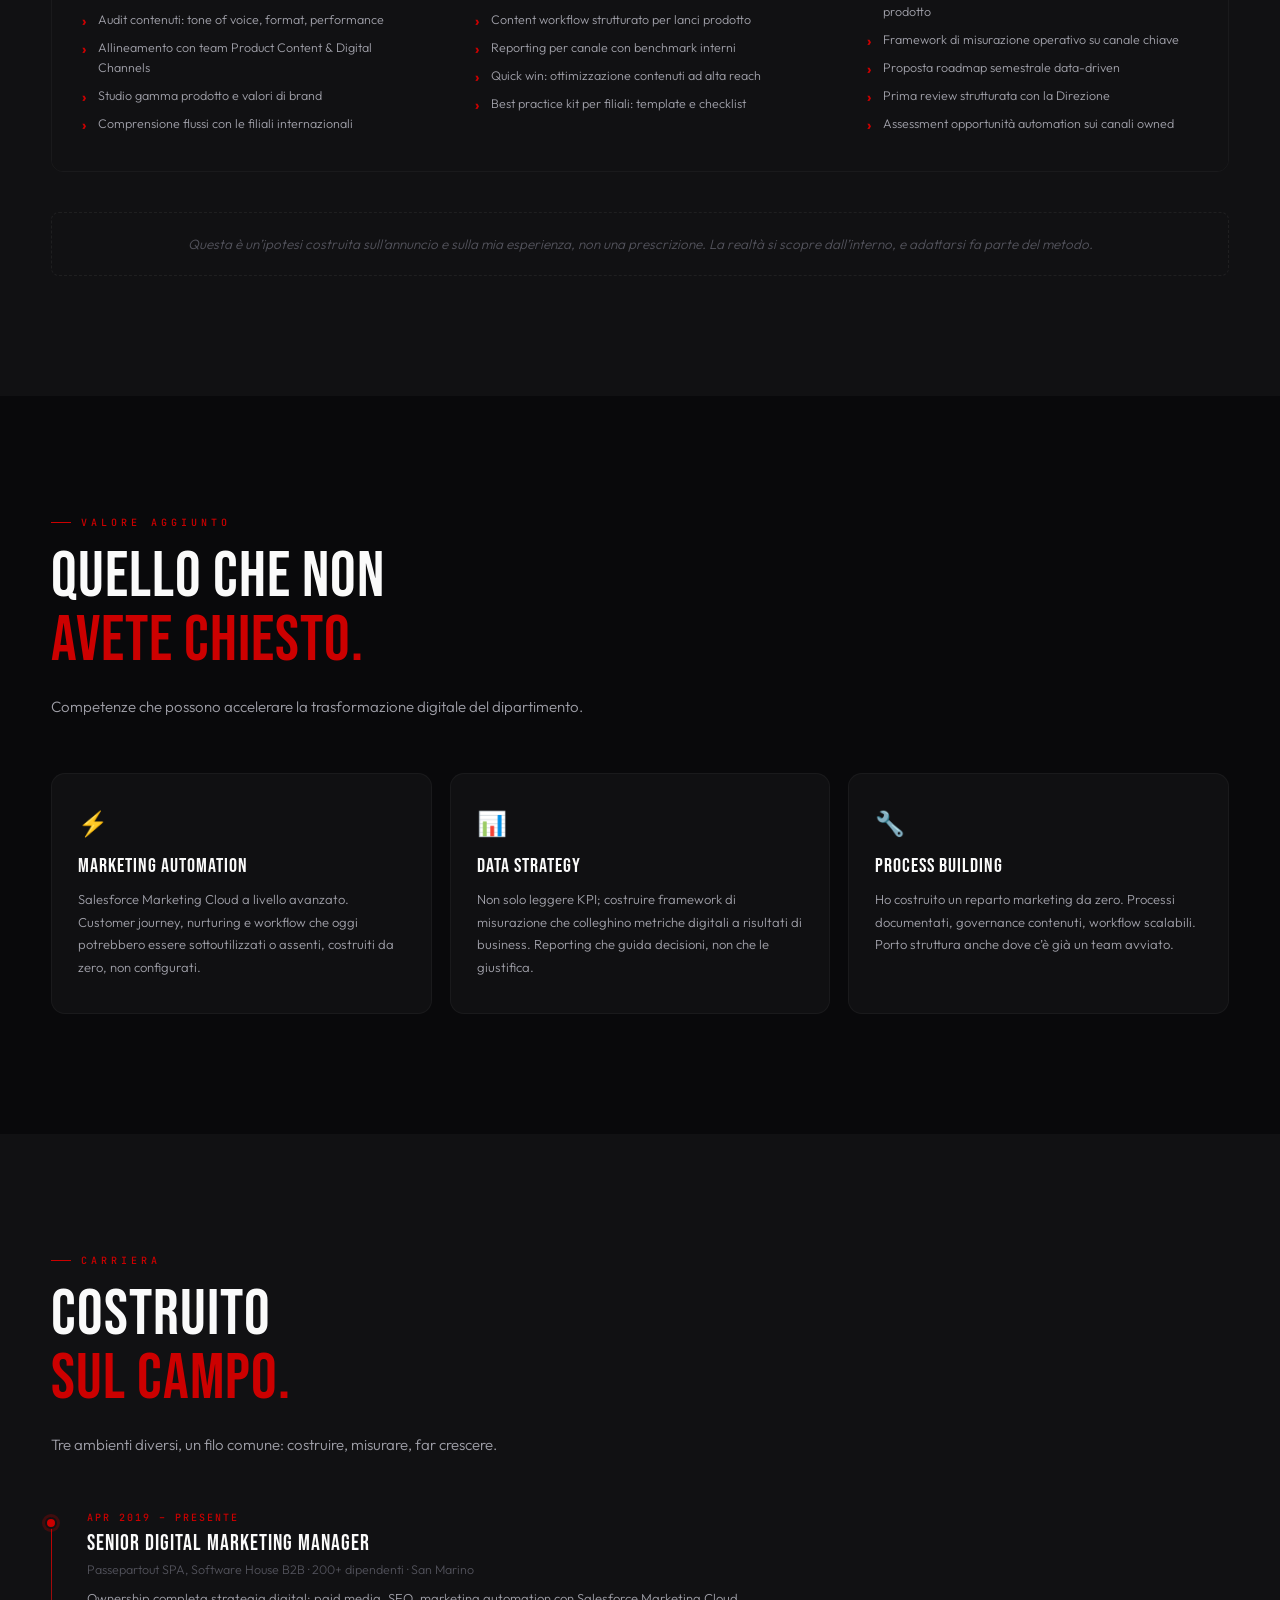
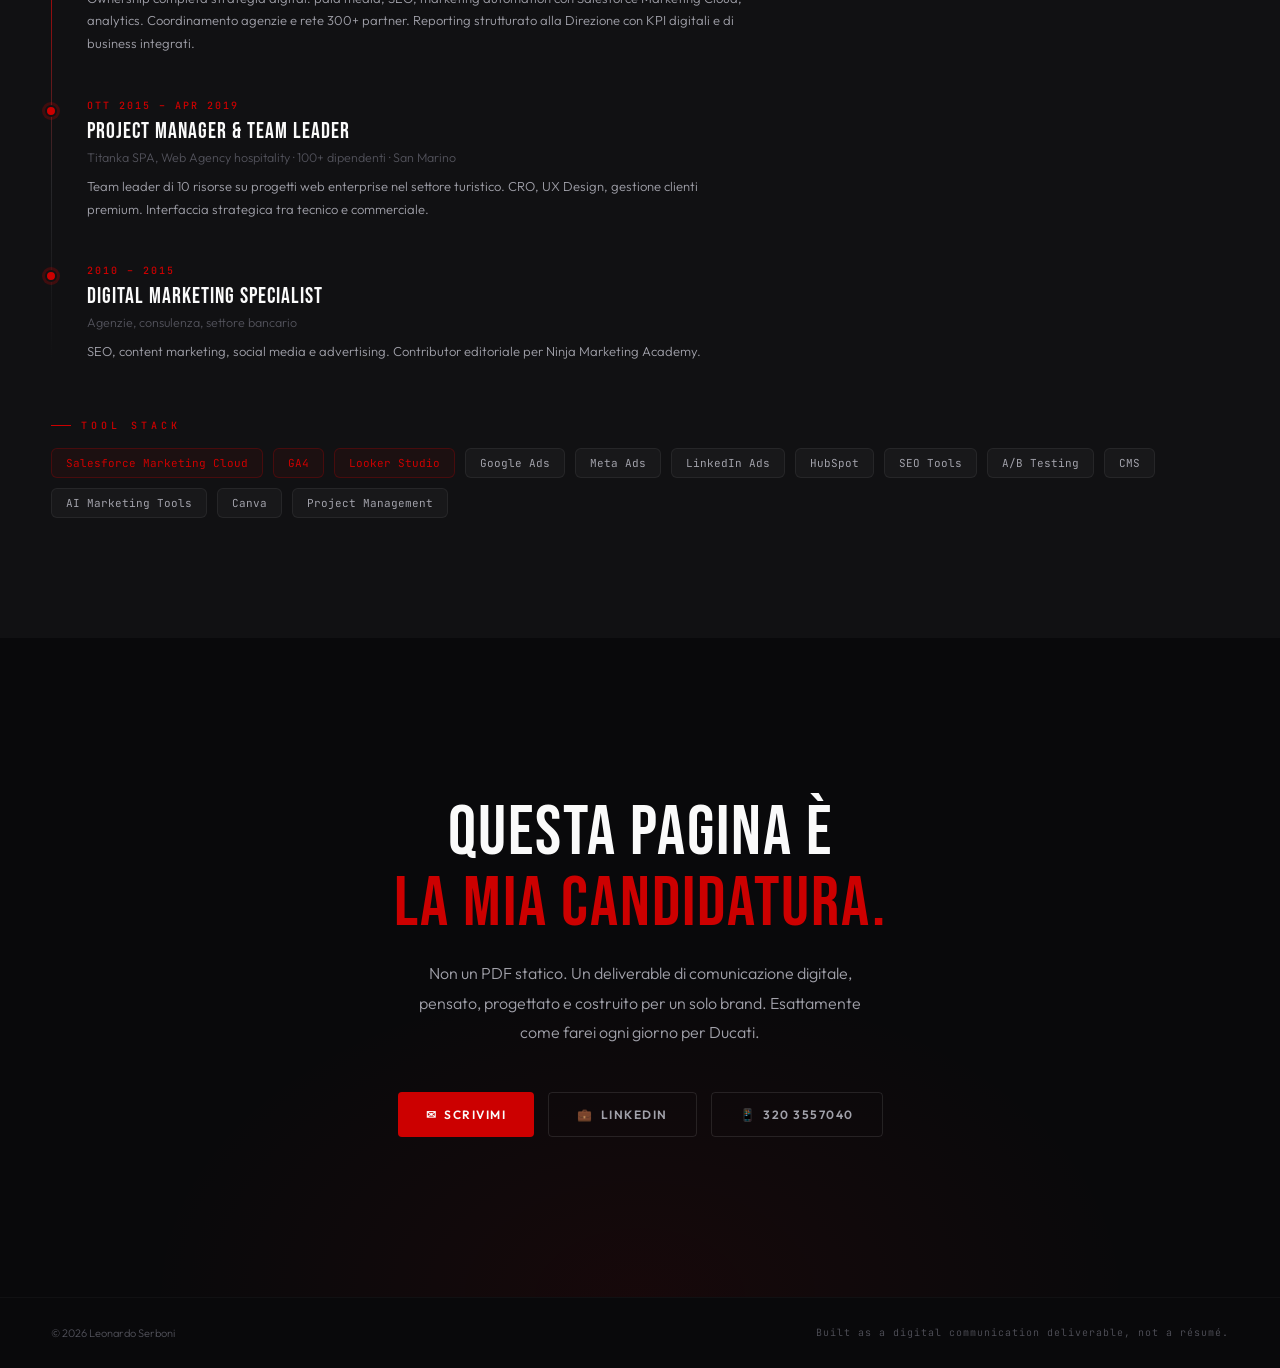
==== commit 51dd98e0: "copy(ducati): replace all em dashes with commas or semicolons Removes all &mdash; from the copy, cho" ====
--- a/ducati/index.html
+++ b/ducati/index.html
@@ -8,322 +8,7 @@
 <link rel="icon" type="image/svg+xml" href="/favicon.svg">
 <link rel="preconnect" href="https://fonts.googleapis.com">
 <link href="https://fonts.googleapis.com/css2?family=Bebas+Neue&family=Outfit:wght@200;300;400;500;600;700&family=JetBrains+Mono:wght@300;400;500&display=swap" rel="stylesheet">
-<style>
-*, *::before, *::after { box-sizing: border-box; margin: 0; padding: 0; }
-:root {
-  --black: #09090b; --dark: #111113; --carbon: #18181b;
-  --ducati: #CC0000; --ducati-bright: #e60000; --ducati-dim: #8b0000;
-  --white: #fafafa; --smoke: #e4e4e7; --silver: #a1a1aa;
-  --muted: #52525b; --subtle: #27272a; --glass: rgba(255,255,255,0.03);
-}
-html { scroll-behavior: smooth; }
-body { font-family: Outfit, sans-serif; background: var(--black); color: var(--white); overflow-x: hidden; -webkit-font-smoothing: antialiased; }
-::selection { background: var(--ducati); color: var(--white); }
-body::after {
-  content: ''; position: fixed; inset: 0; opacity: 0.025;
-  background: url("data:image/svg+xml,%3Csvg viewBox='0 0 512 512' xmlns='http://www.w3.org/2000/svg'%3E%3Cfilter id='n'%3E%3CfeTurbulence type='fractalNoise' baseFrequency='0.85' numOctaves='4' stitchTiles='stitch'/%3E%3C/filter%3E%3Crect width='100%25' height='100%25' filter='url(%23n)'/%3E%3C/svg%3E");
-  pointer-events: none; z-index: 10000;
-}
-
-/* ── PROGRESS BAR ── */
-#progress-bar { position: fixed; top: 0; left: 0; height: 2px; background: var(--ducati); z-index: 9999; width: 0%; transition: width 0.1s linear; }
-
-/* ── REVEAL ── */
-.rv { opacity: 0; transform: translateY(32px); transition: opacity 0.7s cubic-bezier(0.16,1,0.3,1), transform 0.7s cubic-bezier(0.16,1,0.3,1); }
-.rv.vis { opacity: 1; transform: translateY(0); }
-.rv-d1 { transition-delay: 0.08s; } .rv-d2 { transition-delay: 0.16s; }
-.rv-d3 { transition-delay: 0.24s; } .rv-d4 { transition-delay: 0.32s; }
-
-/* ── NAV ── */
-nav {
-  position: fixed; top: 2px; left: 0; right: 0; z-index: 200; height: 64px;
-  display: flex; align-items: center; justify-content: space-between;
-  padding: 0 clamp(20px,4vw,56px);
-  background: rgba(9,9,11,0.85); backdrop-filter: blur(24px) saturate(1.4);
-  border-bottom: 1px solid rgba(255,255,255,0.04);
-}
-.nav-left { display: flex; align-items: center; gap: 14px; }
-.nav-mark { font-family: 'Bebas Neue', sans-serif; font-size: 18px; letter-spacing: 3px; color: var(--white); }
-.nav-mark span { color: var(--ducati); }
-.nav-sep { width: 1px; height: 18px; background: var(--subtle); }
-.nav-tag { font-size: 10px; font-weight: 400; color: var(--muted); letter-spacing: 2.5px; text-transform: uppercase; }
-.nav-right { display: flex; gap: 24px; list-style: none; align-items: center; }
-.nav-right a { font-size: 11px; font-weight: 500; color: var(--silver); text-decoration: none; letter-spacing: 1.5px; text-transform: uppercase; transition: color 0.2s; }
-.nav-right a:hover { color: var(--white); }
-.nav-cta { background: var(--ducati) !important; color: var(--white) !important; padding: 7px 16px !important; border-radius: 3px; font-weight: 600 !important; transition: background 0.2s, transform 0.2s !important; }
-.nav-cta:hover { background: var(--ducati-bright) !important; transform: translateY(-1px); }
-
-/* ── HERO ── */
-.hero {
-  min-height: 100vh; display: flex; flex-direction: column; justify-content: center;
-  padding: 100px clamp(20px,4vw,56px) 60px; position: relative; overflow: hidden;
-}
-.hero-glow {
-  position: absolute; inset: 0;
-  background:
-    radial-gradient(ellipse 70% 55% at 80% 30%, rgba(204,0,0,0.22) 0%, rgba(140,0,0,0.08) 45%, transparent 70%),
-    radial-gradient(ellipse 45% 40% at 10% 85%, rgba(204,0,0,0.10) 0%, transparent 55%),
-    radial-gradient(ellipse 30% 60% at 50% 50%, rgba(100,0,0,0.05) 0%, transparent 70%);
-}
-.hero-accent { position: absolute; left: 0; top: 0; bottom: 0; width: 3px; background: linear-gradient(to bottom, var(--ducati), transparent 65%); }
-.hero-content { position: relative; z-index: 1; max-width: 980px; }
-.hero-badge {
-  display: inline-flex; align-items: center; gap: 10px; margin-bottom: 36px;
-  opacity: 0; animation: up 0.7s 0.2s cubic-bezier(0.16,1,0.3,1) forwards;
-}
-.hero-badge-line { width: 32px; height: 1px; background: var(--ducati); }
-.hero-badge span { font-family: 'JetBrains Mono', monospace; font-size: 11px; letter-spacing: 3px; text-transform: uppercase; color: var(--ducati); }
-@keyframes up { from { opacity: 0; transform: translateY(24px); } to { opacity: 1; transform: translateY(0); } }
-.hero-h1 {
-  font-family: 'Bebas Neue', sans-serif; font-size: clamp(52px,9vw,130px);
-  line-height: 0.92; letter-spacing: -1px; margin-bottom: 14px;
-  opacity: 0; animation: up 0.8s 0.4s cubic-bezier(0.16,1,0.3,1) forwards;
-}
-.hero-h1 .r { color: var(--ducati); display: block; }
-.hero-h2 {
-  font-family: 'Bebas Neue', sans-serif; font-size: clamp(18px,2.8vw,36px);
-  color: var(--silver); letter-spacing: 3px; margin-bottom: 32px;
-  opacity: 0; animation: up 0.8s 0.55s cubic-bezier(0.16,1,0.3,1) forwards;
-}
-.hero-p {
-  font-size: 16px; font-weight: 300; color: var(--silver); line-height: 1.85;
-  max-width: 560px; margin-bottom: 52px;
-  opacity: 0; animation: up 0.8s 0.7s cubic-bezier(0.16,1,0.3,1) forwards;
-}
-.hero-p strong { color: var(--white); font-weight: 500; }
-.telem { display: flex; gap: 14px; flex-wrap: wrap; opacity: 0; animation: up 0.8s 0.9s cubic-bezier(0.16,1,0.3,1) forwards; }
-.telem-box {
-  background: var(--glass); border: 1px solid rgba(255,255,255,0.05);
-  border-radius: 8px; padding: 18px 26px; min-width: 138px; position: relative; overflow: hidden;
-  transition: border-color 0.3s, background 0.3s;
-}
-.telem-box:hover { border-color: rgba(204,0,0,0.2); background: rgba(204,0,0,0.04); }
-.telem-box::after { content: ''; position: absolute; bottom: 0; left: 0; right: 0; height: 2px; background: linear-gradient(90deg, var(--ducati), transparent); }
-.telem-val { font-family: 'Bebas Neue', sans-serif; font-size: 40px; color: var(--white); line-height: 1; }
-.telem-val span { color: var(--ducati); font-size: 26px; }
-.telem-key { font-family: 'JetBrains Mono', monospace; font-size: 10px; color: var(--muted); letter-spacing: 1.5px; text-transform: uppercase; margin-top: 4px; }
-
-/* ── SECTIONS ── */
-section { padding: clamp(72px,10vw,120px) clamp(20px,4vw,56px); }
-.sec-dark { background: var(--dark); }
-.sec-black { background: var(--black); }
-.s-label { font-family: 'JetBrains Mono', monospace; font-size: 10px; font-weight: 500; letter-spacing: 4px; text-transform: uppercase; color: var(--ducati); margin-bottom: 16px; display: flex; align-items: center; gap: 10px; }
-.s-label::before { content: ''; width: 20px; height: 1px; background: var(--ducati); }
-.s-title { font-family: 'Bebas Neue', sans-serif; font-size: clamp(34px,5vw,64px); line-height: 1.0; letter-spacing: 1px; margin-bottom: 20px; }
-.s-title .r { color: var(--ducati); } .s-title .d { color: var(--muted); }
-.s-intro { font-size: 15px; font-weight: 300; color: var(--silver); line-height: 1.85; max-width: 560px; margin-bottom: 52px; }
-
-/* ── PERCHÉ DUCATI ── */
-#perche { position: relative; overflow: hidden; }
-.perche-wm {
-  position: absolute; right: -2%; bottom: -4%; font-family: 'Bebas Neue', sans-serif;
-  font-size: clamp(140px,22vw,300px); color: rgba(255,255,255,0.013); letter-spacing: 8px;
-  pointer-events: none; line-height: 1; user-select: none;
-}
-.perche-grid { display: grid; grid-template-columns: 1.15fr 0.85fr; gap: 72px; align-items: start; }
-.perche-text p { font-size: 16px; color: var(--silver); line-height: 1.95; margin-bottom: 22px; font-weight: 300; }
-.perche-text strong { color: var(--white); font-weight: 600; }
-.perche-text em { color: var(--ducati); font-style: normal; font-weight: 500; }
-.perche-text .pull {
-  font-family: 'Bebas Neue', sans-serif; font-size: clamp(20px,2.2vw,28px); color: var(--white);
-  letter-spacing: 1px; line-height: 1.3; border-left: 3px solid var(--ducati);
-  padding-left: 20px; margin: 32px 0; font-weight: 400;
-}
-.perche-cards { display: flex; flex-direction: column; gap: 12px; }
-.p-card {
-  background: var(--glass); border: 1px solid rgba(255,255,255,0.05);
-  border-radius: 10px; padding: 22px 26px; transition: all 0.35s cubic-bezier(0.16,1,0.3,1);
-  position: relative; cursor: default;
-}
-.p-card::before { content: ''; position: absolute; left: 0; top: 0; bottom: 0; width: 3px; border-radius: 3px 0 0 3px; background: var(--ducati); opacity: 0; transition: opacity 0.3s; }
-.p-card:hover { background: rgba(204,0,0,0.04); border-color: rgba(204,0,0,0.12); transform: translateX(6px); }
-.p-card:hover::before { opacity: 1; }
-.p-card-h { font-size: 13px; font-weight: 600; color: var(--white); margin-bottom: 5px; }
-.p-card-p { font-size: 12.5px; color: var(--silver); line-height: 1.65; font-weight: 300; }
-
-/* ── MATCH ── */
-.match-grid { display: grid; grid-template-columns: repeat(2,1fr); gap: 2px; background: rgba(255,255,255,0.02); border-radius: 12px; overflow: hidden; border: 1px solid rgba(255,255,255,0.04); }
-.m-item { background: var(--black); padding: 30px; position: relative; transition: background 0.3s; }
-.m-item:hover { background: rgba(204,0,0,0.03); }
-.m-badge { position: absolute; top: 14px; right: 14px; font-family: 'JetBrains Mono', monospace; font-size: 9px; font-weight: 600; letter-spacing: 1.5px; text-transform: uppercase; padding: 3px 10px; border-radius: 20px; }
-.m-match { background: rgba(204,0,0,0.12); color: var(--ducati); }
-.m-extra { background: rgba(234,179,8,0.1); color: #eab308; }
-.m-req { font-family: 'JetBrains Mono', monospace; font-size: 10px; letter-spacing: 1.5px; text-transform: uppercase; color: var(--muted); margin-bottom: 9px; }
-.m-ans { font-size: 13.5px; font-weight: 300; color: var(--smoke); line-height: 1.65; }
-.m-ans strong { color: var(--ducati); font-weight: 600; }
-
-/* ── VISIONE 90 GIORNI ── */
-.vis-phases { display: grid; grid-template-columns: repeat(3,1fr); gap: 2px; border-radius: 12px; overflow: hidden; border: 1px solid rgba(255,255,255,0.04); margin-bottom: 40px; }
-.vis-phase { background: var(--dark); padding: 38px 30px; position: relative; overflow: hidden; }
-.vis-phase::after { content: ''; position: absolute; top: 0; left: 0; right: 0; height: 3px; background: var(--ducati); transform: scaleX(0); transform-origin: left; transition: transform 0.5s cubic-bezier(0.16,1,0.3,1); }
-.vis-phase:hover::after { transform: scaleX(1); }
-.vis-num { font-family: 'Bebas Neue', sans-serif; font-size: 54px; color: var(--subtle); line-height: 1; margin-bottom: 14px; }
-.vis-phase-title { font-family: 'Bebas Neue', sans-serif; font-size: 20px; letter-spacing: 1px; color: var(--white); margin-bottom: 6px; }
-.vis-phase-when { font-family: 'JetBrains Mono', monospace; font-size: 10px; color: var(--ducati); letter-spacing: 2px; text-transform: uppercase; margin-bottom: 16px; }
-.vis-phase-list { list-style: none; display: flex; flex-direction: column; gap: 8px; }
-.vis-phase-list li { font-size: 12.5px; color: var(--silver); line-height: 1.6; font-weight: 300; padding-left: 16px; position: relative; }
-.vis-phase-list li::before { content: '›'; position: absolute; left: 0; color: var(--ducati); font-weight: 700; font-size: 15px; }
-.vis-note { font-size: 13.5px; color: var(--muted); font-weight: 300; font-style: italic; text-align: center; padding: 22px; border: 1px dashed rgba(255,255,255,0.06); border-radius: 8px; }
-
-/* ── EXTRA ── */
-.extra-cols { display: grid; grid-template-columns: repeat(3,1fr); gap: 18px; }
-.x-card { background: var(--glass); border: 1px solid rgba(255,255,255,0.04); border-radius: 14px; padding: 34px 26px; transition: all 0.4s cubic-bezier(0.16,1,0.3,1); position: relative; overflow: hidden; }
-.x-card::after { content: ''; position: absolute; bottom: 0; left: 0; right: 0; height: 2px; background: linear-gradient(90deg,var(--ducati),transparent); opacity: 0; transition: opacity 0.3s; }
-.x-card:hover { background: rgba(255,255,255,0.04); transform: translateY(-6px); border-color: rgba(255,255,255,0.07); }
-.x-card:hover::after { opacity: 1; }
-.x-icon { font-size: 24px; margin-bottom: 16px; }
-.x-card-h { font-family: 'Bebas Neue', sans-serif; font-size: 20px; letter-spacing: 1px; color: var(--white); margin-bottom: 10px; }
-.x-card-p { font-size: 13px; color: var(--silver); line-height: 1.75; font-weight: 300; }
-
-/* ── TIMELINE ── */
-.tl { position: relative; padding-left: 36px; max-width: 700px; }
-.tl::before { content: ''; position: absolute; left: 0; top: 6px; bottom: 6px; width: 1px; background: linear-gradient(to bottom, var(--ducati), var(--subtle) 60%, transparent); }
-.tl-i { margin-bottom: 44px; position: relative; }
-.tl-dot { position: absolute; left: -42px; top: 6px; width: 12px; height: 12px; background: var(--ducati); border-radius: 50%; border: 2px solid var(--dark); box-shadow: 0 0 0 3px rgba(204,0,0,0.25); }
-.tl-when { font-family: 'JetBrains Mono', monospace; font-size: 10px; font-weight: 500; letter-spacing: 2px; text-transform: uppercase; color: var(--ducati); margin-bottom: 6px; }
-.tl-role { font-family: 'Bebas Neue', sans-serif; font-size: 22px; letter-spacing: 1px; color: var(--white); margin-bottom: 4px; }
-.tl-co { font-size: 12.5px; color: var(--muted); margin-bottom: 10px; font-weight: 300; }
-.tl-desc { font-size: 13px; color: var(--silver); line-height: 1.75; font-weight: 300; }
-
-/* ── TOOLS ── */
-.tools-wrap { display: flex; flex-wrap: wrap; gap: 10px; margin-top: 16px; }
-.tool-tag { font-family: 'JetBrains Mono', monospace; font-size: 11px; font-weight: 400; padding: 7px 14px; border-radius: 6px; background: rgba(255,255,255,0.03); border: 1px solid rgba(255,255,255,0.06); color: var(--silver); transition: all 0.2s; cursor: default; }
-.tool-tag:hover { border-color: rgba(204,0,0,0.3); color: var(--white); background: rgba(204,0,0,0.06); }
-.tool-tag.hl { border-color: rgba(204,0,0,0.25); color: var(--ducati); background: rgba(204,0,0,0.06); }
-
-/* ── CTA ── */
-#cta { text-align: center; padding: clamp(80px,14vw,160px) clamp(20px,4vw,56px); position: relative; overflow: hidden; }
-#cta::before { content: ''; position: absolute; inset: 0; background: radial-gradient(ellipse 55% 70% at 50% 100%, rgba(204,0,0,0.07) 0%, transparent 70%); }
-.cta-inner { position: relative; z-index: 1; }
-.cta-h { font-family: 'Bebas Neue', sans-serif; font-size: clamp(36px,5.5vw,72px); letter-spacing: 2px; margin-bottom: 20px; line-height: 1; }
-.cta-h .r { color: var(--ducati); }
-.cta-p { font-size: 16px; color: var(--silver); font-weight: 300; line-height: 1.85; max-width: 480px; margin: 0 auto 44px; }
-.cta-links { display: flex; gap: 14px; justify-content: center; flex-wrap: wrap; }
-.cta-btn { display: inline-flex; align-items: center; gap: 8px; padding: 14px 28px; border-radius: 4px; font-size: 12px; font-weight: 600; letter-spacing: 1.5px; text-transform: uppercase; text-decoration: none; font-family: Outfit,sans-serif; transition: all 0.3s; cursor: pointer; border: none; }
-.cta-primary { background: var(--ducati); color: var(--white); }
-.cta-primary:hover { background: var(--ducati-bright); transform: translateY(-2px); box-shadow: 0 8px 32px rgba(204,0,0,0.35); }
-.cta-ghost { background: transparent; color: var(--silver); border: 1px solid rgba(255,255,255,0.1); }
-.cta-ghost:hover { border-color: rgba(255,255,255,0.25); color: var(--white); }
-
-/* ── FOOTER ── */
-footer { padding: 28px clamp(20px,4vw,56px); border-top: 1px solid rgba(255,255,255,0.03); display: flex; justify-content: space-between; align-items: center; font-size: 11px; color: var(--muted); font-weight: 300; }
-footer a { color: var(--silver); text-decoration: none; transition: color 0.2s; }
-footer a:hover { color: var(--ducati); }
-.footer-meta { font-family: 'JetBrains Mono', monospace; font-size: 10px; letter-spacing: 1px; }
-
-/* ── RESPONSIVE ── */
-@media (max-width: 960px) {
-  .perche-grid, .vis-phases, .extra-cols { grid-template-columns: 1fr; }
-  .match-grid { grid-template-columns: 1fr; }
-  .nav-right { display: none; }
-}
-@media (max-width: 960px) {
-  .origine-conclusion { flex-direction: column; gap: 16px; }
-  .origine-conclusion-line { width: 60px; height: 1px; flex: none; }
-  .origine-footer { flex-direction: column; gap: 24px; }
-  .origine-footer-sep { width: 40px; height: 1px; }
-}
-@media (max-width: 600px) {
-  .telem { flex-direction: column; }
-  .cta-links { flex-direction: column; align-items: center; }
-  .origine-conclusion p { white-space: normal; }
-}
-
-/* ── ORIGINE ── */
-#origine { position: relative; overflow: hidden; }
-#origine::before {
-  content: '';
-  position: absolute; inset: 0;
-  background:
-    radial-gradient(ellipse 55% 60% at 15% 50%, rgba(204,0,0,0.07) 0%, transparent 60%),
-    radial-gradient(ellipse 35% 45% at 90% 80%, rgba(204,0,0,0.04) 0%, transparent 55%);
-  pointer-events: none;
-}
-.origine-wm {
-  position: absolute; right: -2%; top: 50%; transform: translateY(-50%);
-  font-family: 'Bebas Neue', sans-serif;
-  font-size: clamp(110px, 18vw, 250px);
-  color: rgba(255,255,255,0.011); letter-spacing: 14px;
-  pointer-events: none; user-select: none; line-height: 1;
-}
-.origine-inner { position: relative; z-index: 1; max-width: 740px; }
-.origine-eyebrow {
-  display: flex; align-items: center; gap: 14px;
-  margin-bottom: 52px;
-  font-family: 'JetBrains Mono', monospace;
-  font-size: 10px; letter-spacing: 3px; text-transform: uppercase; color: var(--muted);
-}
-.origine-eyebrow-sep { color: var(--ducati); font-size: 14px; }
-.origine-lead {
-  font-family: 'Bebas Neue', sans-serif;
-  font-size: clamp(24px, 3vw, 38px);
-  color: var(--white); letter-spacing: 0.5px;
-  line-height: 1.15; margin-bottom: 28px;
-}
-.origine-body { margin-bottom: 0; }
-.origine-body p {
-  font-size: 16px; color: var(--silver);
-  line-height: 2; font-weight: 300; margin-bottom: 20px;
-}
-.origine-body p:last-child { margin-bottom: 0; }
-.origine-body em { color: var(--ducati); font-style: normal; font-weight: 500; }
-.origine-body strong { color: var(--white); font-weight: 600; }
-.origine-pull {
-  font-family: 'Bebas Neue', sans-serif;
-  font-size: clamp(17px, 1.9vw, 23px);
-  color: var(--white); letter-spacing: 0.5px; line-height: 1.45;
-  border-left: 3px solid var(--ducati);
-  padding: 18px 24px; margin: 36px 0;
-  background: rgba(204,0,0,0.04);
-  border-radius: 0 6px 6px 0;
-}
-.origine-divider {
-  display: flex; align-items: center; gap: 20px;
-  margin: 44px 0;
-}
-.origine-divider-line {
-  flex: 1; height: 1px;
-  background: linear-gradient(90deg, var(--ducati), rgba(204,0,0,0.15), transparent);
-}
-.origine-divider-dot {
-  width: 6px; height: 6px; border-radius: 50%;
-  background: var(--ducati); flex-shrink: 0;
-  box-shadow: 0 0 10px rgba(204,0,0,0.5);
-}
-.origine-chiusura {
-  font-size: 17px; color: var(--silver);
-  line-height: 1.9; font-weight: 300;
-}
-.origine-chiusura strong {
-  display: block; margin-top: 8px;
-  font-family: 'Bebas Neue', sans-serif;
-  font-size: clamp(20px, 2.2vw, 28px);
-  color: var(--white); font-weight: 400; letter-spacing: 0.5px;
-  line-height: 1.3;
-}
-.origine-footer {
-  display: flex; align-items: center;
-  gap: 0; margin-top: 56px;
-  padding-top: 36px; border-top: 1px solid rgba(255,255,255,0.05);
-}
-.origine-footer-item { flex: 1; padding: 0 20px; }
-.origine-footer-item:first-child { padding-left: 0; }
-.origine-footer-val {
-  font-family: 'Bebas Neue', sans-serif;
-  font-size: 15px; color: var(--ducati);
-  letter-spacing: 2px; margin-bottom: 5px;
-}
-.origine-footer-label {
-  font-family: 'JetBrains Mono', monospace;
-  font-size: 9.5px; color: var(--muted);
-  letter-spacing: 1.5px; text-transform: uppercase; line-height: 1.5;
-}
-.origine-footer-sep {
-  width: 1px; height: 36px;
-  background: rgba(255,255,255,0.06); flex-shrink: 0;
-}
-
-</style>
+<link rel="stylesheet" href="style.css">
 </head>
 <body>
 
@@ -359,7 +44,7 @@
       NON CERCO<br>UN LAVORO.
       <span class="r">SCELGO DUCATI.</span>
     </h1>
-    <p class="hero-h2">15+ anni di digital marketing. Un solo brand per cui ricominciare.</p>
+    <p class="hero-h2">10+ anni di digital marketing. Un solo brand per cui ricominciare.</p>
     <p class="hero-p">
       Senior Digital Marketing Manager con background in B2B SaaS, e-commerce e agency.
       Marketing automation, performance, comunicazione data-driven.
@@ -397,9 +82,9 @@
     <div class="origine-eyebrow rv rv-d1">
       <span>Misano World Circuit</span>
       <span class="origine-eyebrow-sep">&times;</span>
-      <span>Giugno 2000</span>
+      <span>Giugno</span>
       <span class="origine-eyebrow-sep">&times;</span>
-      <span>14 anni</span>
+      <span>Quattordici anni</span>
     </div>
 
     <div class="origine-lead rv rv-d2">
@@ -408,7 +93,7 @@
 
     <div class="origine-body">
       <p class="rv rv-d2">
-        Misano, pieno giugno. Il caldo di mezzogiorno sale dall&rsquo;asfalto e ti incolla la maglietta alla schiena.
+        Misano, giugno. Il caldo sale dall&rsquo;asfalto e ti incolla la maglietta alla schiena.
         Ho quattordici anni e sto aspettando che arrivino le moto.
       </p>
       <p class="rv rv-d3">
@@ -423,7 +108,7 @@
     </div>
 
     <div class="origine-pull rv rv-d3">
-      &ldquo;Prima ancora della MotoGP, il Mondiale Superbike era l&rsquo;unico palcoscenico per ammirare le Ducati.
+      &ldquo;Prima della MotoGP, il Mondiale Superbike era l&rsquo;unico palcoscenico.
       E Misano era il tempio. Quel giorno, per qualche ora, era il centro del mondo.&rdquo;
     </div>
 
@@ -497,7 +182,7 @@
         <strong>amare davvero quello che fai</strong>.
       </p>
       <div class="pull rv rv-d4">
-        &ldquo;Il brand giusto non si cerca &mdash; si riconosce.&rdquo;
+        &ldquo;Il brand giusto non si cerca, si riconosce.&rdquo;
       </div>
       <p class="rv rv-d4">
         Porto competenze che vanno oltre la posizione: <strong>visione strategica, processi scalabili,
@@ -539,7 +224,7 @@
     </div>
     <div class="m-item">
       <span class="m-badge m-match">Match</span>
-      <div class="m-req">Analytics: GA4, Data Studio, KPI</div>
+      <div class="m-req">Analytics; GA4, Data Studio, KPI</div>
       <div class="m-ans"><strong>GA4 e Looker Studio</strong> ogni giorno. Reporting strutturato con integrazione KPI digitali e KPI di business, presentazione a Direzione.</div>
     </div>
     <div class="m-item">
@@ -560,7 +245,7 @@
     <div class="m-item">
       <span class="m-badge m-match">Match</span>
       <div class="m-req">CRM e dinamiche relazionali</div>
-      <div class="m-ans">Non semplice &ldquo;familiarit&agrave;&rdquo; &mdash; <strong>Salesforce Marketing Cloud</strong> &egrave; il mio strumento principale. Nurturing, lead scoring, workflow omnicanale strutturati.</div>
+      <div class="m-ans">Non semplice &ldquo;familiarit&agrave;&rdquo;, <strong>Salesforce Marketing Cloud</strong> &egrave; il mio strumento principale. Nurturing, lead scoring, workflow omnicanale strutturati.</div>
     </div>
     <div class="m-item">
       <span class="m-badge m-match">Match</span>
@@ -570,7 +255,7 @@
     <div class="m-item">
       <span class="m-badge m-extra">Extra</span>
       <div class="m-req">Marketing Automation avanzata</div>
-      <div class="m-ans">Competenza che <strong>va oltre il richiesto</strong>: ho costruito da zero l&rsquo;ecosistema automation di Passepartout &mdash; workflow, scoring, nurturing multicanale integrati.</div>
+      <div class="m-ans">Competenza che <strong>va oltre il richiesto</strong>: ho costruito da zero l&rsquo;ecosistema automation di Passepartout; workflow, scoring, nurturing multicanale integrati.</div>
     </div>
   </div>
 </section>
@@ -579,7 +264,7 @@
 <section id="visione" class="sec-dark">
   <div class="s-label rv">La Visione</div>
   <div class="s-title rv rv-d1">COSA FAREI NEI<br>PRIMI <span class="r">90 GIORNI.</span></div>
-  <p class="s-intro rv rv-d2">Non promesse &mdash; un metodo. Dal primo giorno al terzo mese.</p>
+  <p class="s-intro rv rv-d2">Non promesse, un metodo. Dal primo giorno al terzo mese.</p>
   <div class="vis-phases rv rv-d3">
     <div class="vis-phase">
       <div class="vis-num">01</div>
@@ -619,7 +304,7 @@
     </div>
   </div>
   <div class="vis-note rv">
-    Questa &egrave; un&rsquo;ipotesi costruita sull&rsquo;annuncio e sulla mia esperienza &mdash; non una prescrizione.
+    Questa &egrave; un&rsquo;ipotesi costruita sull&rsquo;annuncio e sulla mia esperienza, non una prescrizione.
     La realt&agrave; si scopre dall&rsquo;interno, e adattarsi fa parte del metodo.
   </div>
 </section>
@@ -633,12 +318,12 @@
     <div class="x-card rv">
       <div class="x-icon">&#9889;</div>
       <div class="x-card-h">MARKETING AUTOMATION</div>
-      <div class="x-card-p">Salesforce Marketing Cloud a livello avanzato. Customer journey, nurturing e workflow che oggi potrebbero essere sottoutilizzati o assenti &mdash; costruiti da zero, non configurati.</div>
+      <div class="x-card-p">Salesforce Marketing Cloud a livello avanzato. Customer journey, nurturing e workflow che oggi potrebbero essere sottoutilizzati o assenti, costruiti da zero, non configurati.</div>
     </div>
     <div class="x-card rv rv-d1">
       <div class="x-icon">&#128202;</div>
       <div class="x-card-h">DATA STRATEGY</div>
-      <div class="x-card-p">Non solo leggere KPI &mdash; costruire framework di misurazione che colleghino metriche digitali a risultati di business. Reporting che guida decisioni, non che le giustifica.</div>
+      <div class="x-card-p">Non solo leggere KPI; costruire framework di misurazione che colleghino metriche digitali a risultati di business. Reporting che guida decisioni, non che le giustifica.</div>
     </div>
     <div class="x-card rv rv-d2">
       <div class="x-icon">&#128295;</div>
@@ -658,14 +343,14 @@
       <div class="tl-dot"></div>
       <div class="tl-when">Apr 2019 &ndash; Presente</div>
       <div class="tl-role">SENIOR DIGITAL MARKETING MANAGER</div>
-      <div class="tl-co">Passepartout SPA &mdash; Software House B2B &middot; 200+ dipendenti &middot; San Marino</div>
+      <div class="tl-co">Passepartout SPA, Software House B2B &middot; 200+ dipendenti &middot; San Marino</div>
       <div class="tl-desc">Ownership completa strategia digital: paid media, SEO, marketing automation con Salesforce Marketing Cloud, analytics. Coordinamento agenzie e rete 300+ partner. Reporting strutturato alla Direzione con KPI digitali e di business integrati.</div>
     </div>
     <div class="tl-i rv">
       <div class="tl-dot"></div>
       <div class="tl-when">Ott 2015 &ndash; Apr 2019</div>
       <div class="tl-role">PROJECT MANAGER &amp; TEAM LEADER</div>
-      <div class="tl-co">Titanka SPA &mdash; Web Agency hospitality &middot; 100+ dipendenti &middot; San Marino</div>
+      <div class="tl-co">Titanka SPA, Web Agency hospitality &middot; 100+ dipendenti &middot; San Marino</div>
       <div class="tl-desc">Team leader di 10 risorse su progetti web enterprise nel settore turistico. CRO, UX Design, gestione clienti premium. Interfaccia strategica tra tecnico e commerciale.</div>
     </div>
     <div class="tl-i rv">
@@ -700,7 +385,7 @@
 <section id="cta" class="sec-black">
   <div class="cta-inner">
     <div class="cta-h rv">QUESTA PAGINA &Egrave;<br><span class="r">LA MIA CANDIDATURA.</span></div>
-    <p class="cta-p rv rv-d1">Non un PDF statico. Un deliverable di comunicazione digitale &mdash; pensato, progettato e costruito per un solo brand. Esattamente come farei ogni giorno per Ducati.</p>
+    <p class="cta-p rv rv-d1">Non un PDF statico. Un deliverable di comunicazione digitale, pensato, progettato e costruito per un solo brand. Esattamente come farei ogni giorno per Ducati.</p>
     <div class="cta-links rv rv-d2">
       <a class="cta-btn cta-primary" href="mailto:leonardoserboni@gmail.com">&#9993;&nbsp; Scrivimi</a>
       <a class="cta-btn cta-ghost" href="https://linkedin.com/in/leonardoserboni" target="_blank" rel="noopener">&#128188;&nbsp; LinkedIn</a>
@@ -711,7 +396,7 @@
 
 <footer>
   <span>&copy; 2026 Leonardo Serboni</span>
-  <span class="footer-meta">Built as a digital communication deliverable &mdash; not a r&eacute;sum&eacute;.</span>
+  <span class="footer-meta">Built as a digital communication deliverable, not a r&eacute;sum&eacute;.</span>
 </footer>
 
 <script>
--- a/ducati/style.css
+++ b/ducati/style.css
@@ -0,0 +1,308 @@
+*, *::before, *::after { box-sizing: border-box; margin: 0; padding: 0; }
+:root {
+  --black: #09090b; --dark: #111113; --carbon: #18181b;
+  --ducati: #CC0000; --ducati-bright: #e60000; --ducati-dim: #8b0000;
+  --white: #fafafa; --smoke: #e4e4e7; --silver: #a1a1aa;
+  --muted: #52525b; --subtle: #27272a; --glass: rgba(255,255,255,0.03);
+}
+html { scroll-behavior: smooth; }
+body { font-family: Outfit, sans-serif; background: var(--black); color: var(--white); overflow-x: hidden; -webkit-font-smoothing: antialiased; }
+::selection { background: var(--ducati); color: var(--white); }
+body::after {
+  content: ''; position: fixed; inset: 0; opacity: 0.025;
+  background: url("data:image/svg+xml,%3Csvg viewBox='0 0 512 512' xmlns='http://www.w3.org/2000/svg'%3E%3Cfilter id='n'%3E%3CfeTurbulence type='fractalNoise' baseFrequency='0.85' numOctaves='4' stitchTiles='stitch'/%3E%3C/filter%3E%3Crect width='100%25' height='100%25' filter='url(%23n)'/%3E%3C/svg%3E");
+  pointer-events: none; z-index: 10000;
+}
+
+/* ── PROGRESS BAR ── */
+#progress-bar { position: fixed; top: 0; left: 0; height: 2px; background: var(--ducati); z-index: 9999; width: 0%; transition: width 0.1s linear; }
+
+/* ── REVEAL ── */
+.rv { opacity: 0; transform: translateY(32px); transition: opacity 0.7s cubic-bezier(0.16,1,0.3,1), transform 0.7s cubic-bezier(0.16,1,0.3,1); }
+.rv.vis { opacity: 1; transform: translateY(0); }
+.rv-d1 { transition-delay: 0.08s; } .rv-d2 { transition-delay: 0.16s; }
+.rv-d3 { transition-delay: 0.24s; } .rv-d4 { transition-delay: 0.32s; }
+
+/* ── NAV ── */
+nav {
+  position: fixed; top: 2px; left: 0; right: 0; z-index: 200; height: 64px;
+  display: flex; align-items: center; justify-content: space-between;
+  padding: 0 clamp(20px,4vw,56px);
+  background: rgba(9,9,11,0.85); backdrop-filter: blur(24px) saturate(1.4);
+  border-bottom: 1px solid rgba(255,255,255,0.04);
+}
+.nav-left { display: flex; align-items: center; gap: 14px; }
+.nav-mark { font-family: 'Bebas Neue', sans-serif; font-size: 18px; letter-spacing: 3px; color: var(--white); }
+.nav-mark span { color: var(--ducati); }
+.nav-sep { width: 1px; height: 18px; background: var(--subtle); }
+.nav-tag { font-size: 10px; font-weight: 400; color: var(--muted); letter-spacing: 2.5px; text-transform: uppercase; }
+.nav-right { display: flex; gap: 24px; list-style: none; align-items: center; }
+.nav-right a { font-size: 11px; font-weight: 500; color: var(--silver); text-decoration: none; letter-spacing: 1.5px; text-transform: uppercase; transition: color 0.2s; }
+.nav-right a:hover { color: var(--white); }
+.nav-cta { background: var(--ducati) !important; color: var(--white) !important; padding: 7px 16px !important; border-radius: 3px; font-weight: 600 !important; transition: background 0.2s, transform 0.2s !important; }
+.nav-cta:hover { background: var(--ducati-bright) !important; transform: translateY(-1px); }
+
+/* ── HERO ── */
+.hero {
+  min-height: 100vh; display: flex; flex-direction: column; justify-content: center;
+  padding: 100px clamp(20px,4vw,56px) 60px; position: relative; overflow: hidden;
+}
+.hero-glow {
+  position: absolute; inset: 0;
+  background:
+    radial-gradient(ellipse 70% 55% at 80% 30%, rgba(204,0,0,0.22) 0%, rgba(140,0,0,0.08) 45%, transparent 70%),
+    radial-gradient(ellipse 45% 40% at 10% 85%, rgba(204,0,0,0.10) 0%, transparent 55%),
+    radial-gradient(ellipse 30% 60% at 50% 50%, rgba(100,0,0,0.05) 0%, transparent 70%);
+}
+.hero-accent { position: absolute; left: 0; top: 0; bottom: 0; width: 3px; background: linear-gradient(to bottom, var(--ducati), transparent 65%); }
+.hero-content { position: relative; z-index: 1; max-width: 980px; }
+.hero-badge {
+  display: inline-flex; align-items: center; gap: 10px; margin-bottom: 36px;
+  opacity: 0; animation: up 0.7s 0.2s cubic-bezier(0.16,1,0.3,1) forwards;
+}
+.hero-badge-line { width: 32px; height: 1px; background: var(--ducati); }
+.hero-badge span { font-family: 'JetBrains Mono', monospace; font-size: 11px; letter-spacing: 3px; text-transform: uppercase; color: var(--ducati); }
+@keyframes up { from { opacity: 0; transform: translateY(24px); } to { opacity: 1; transform: translateY(0); } }
+.hero-h1 {
+  font-family: 'Bebas Neue', sans-serif; font-size: clamp(52px,9vw,130px);
+  line-height: 0.92; letter-spacing: -1px; margin-bottom: 14px;
+  opacity: 0; animation: up 0.8s 0.4s cubic-bezier(0.16,1,0.3,1) forwards;
+}
+.hero-h1 .r { color: var(--ducati); display: block; }
+.hero-h2 {
+  font-family: 'Bebas Neue', sans-serif; font-size: clamp(18px,2.8vw,36px);
+  color: var(--silver); letter-spacing: 3px; margin-bottom: 32px;
+  opacity: 0; animation: up 0.8s 0.55s cubic-bezier(0.16,1,0.3,1) forwards;
+}
+.hero-p {
+  font-size: 16px; font-weight: 300; color: var(--silver); line-height: 1.85;
+  max-width: 560px; margin-bottom: 52px;
+  opacity: 0; animation: up 0.8s 0.7s cubic-bezier(0.16,1,0.3,1) forwards;
+}
+.hero-p strong { color: var(--white); font-weight: 500; }
+.telem { display: flex; gap: 14px; flex-wrap: wrap; opacity: 0; animation: up 0.8s 0.9s cubic-bezier(0.16,1,0.3,1) forwards; }
+.telem-box {
+  background: var(--glass); border: 1px solid rgba(255,255,255,0.05);
+  border-radius: 8px; padding: 18px 26px; min-width: 138px; position: relative; overflow: hidden;
+  transition: border-color 0.3s, background 0.3s;
+}
+.telem-box:hover { border-color: rgba(204,0,0,0.2); background: rgba(204,0,0,0.04); }
+.telem-box::after { content: ''; position: absolute; bottom: 0; left: 0; right: 0; height: 2px; background: linear-gradient(90deg, var(--ducati), transparent); }
+.telem-val { font-family: 'Bebas Neue', sans-serif; font-size: 40px; color: var(--white); line-height: 1; }
+.telem-val span { color: var(--ducati); font-size: 26px; }
+.telem-key { font-family: 'JetBrains Mono', monospace; font-size: 10px; color: var(--muted); letter-spacing: 1.5px; text-transform: uppercase; margin-top: 4px; }
+
+/* ── SECTIONS ── */
+section { padding: clamp(72px,10vw,120px) clamp(20px,4vw,56px); }
+.sec-dark { background: var(--dark); }
+.sec-black { background: var(--black); }
+.s-label { font-family: 'JetBrains Mono', monospace; font-size: 10px; font-weight: 500; letter-spacing: 4px; text-transform: uppercase; color: var(--ducati); margin-bottom: 16px; display: flex; align-items: center; gap: 10px; }
+.s-label::before { content: ''; width: 20px; height: 1px; background: var(--ducati); }
+.s-title { font-family: 'Bebas Neue', sans-serif; font-size: clamp(34px,5vw,64px); line-height: 1.0; letter-spacing: 1px; margin-bottom: 20px; }
+.s-title .r { color: var(--ducati); } .s-title .d { color: var(--muted); }
+.s-intro { font-size: 15px; font-weight: 300; color: var(--silver); line-height: 1.85; max-width: 560px; margin-bottom: 52px; }
+
+/* ── ORIGINE ── */
+#origine { position: relative; overflow: hidden; }
+#origine::before {
+  content: '';
+  position: absolute; inset: 0;
+  background:
+    radial-gradient(ellipse 55% 60% at 15% 50%, rgba(204,0,0,0.07) 0%, transparent 60%),
+    radial-gradient(ellipse 35% 45% at 90% 80%, rgba(204,0,0,0.04) 0%, transparent 55%);
+  pointer-events: none;
+}
+.origine-wm {
+  position: absolute; right: -2%; top: 50%; transform: translateY(-50%);
+  font-family: 'Bebas Neue', sans-serif;
+  font-size: clamp(110px, 18vw, 250px);
+  color: rgba(255,255,255,0.011); letter-spacing: 14px;
+  pointer-events: none; user-select: none; line-height: 1;
+}
+.origine-inner { position: relative; z-index: 1; max-width: 740px; }
+.origine-eyebrow {
+  display: flex; align-items: center; gap: 14px;
+  margin-bottom: 52px;
+  font-family: 'JetBrains Mono', monospace;
+  font-size: 10px; letter-spacing: 3px; text-transform: uppercase; color: var(--muted);
+}
+.origine-eyebrow-sep { color: var(--ducati); font-size: 14px; }
+.origine-lead {
+  font-family: 'Bebas Neue', sans-serif;
+  font-size: clamp(24px, 3vw, 38px);
+  color: var(--white); letter-spacing: 0.5px;
+  line-height: 1.15; margin-bottom: 28px;
+}
+.origine-body { margin-bottom: 0; }
+.origine-body p {
+  font-size: 16px; color: var(--silver);
+  line-height: 2; font-weight: 300; margin-bottom: 20px;
+}
+.origine-body p:last-child { margin-bottom: 0; }
+.origine-body em { color: var(--ducati); font-style: normal; font-weight: 500; }
+.origine-body strong { color: var(--white); font-weight: 600; }
+.origine-pull {
+  font-family: 'Bebas Neue', sans-serif;
+  font-size: clamp(17px, 1.9vw, 23px);
+  color: var(--white); letter-spacing: 0.5px; line-height: 1.45;
+  border-left: 3px solid var(--ducati);
+  padding: 18px 24px; margin: 36px 0;
+  background: rgba(204,0,0,0.04);
+  border-radius: 0 6px 6px 0;
+}
+.origine-divider {
+  display: flex; align-items: center; gap: 20px;
+  margin: 44px 0;
+}
+.origine-divider-line {
+  flex: 1; height: 1px;
+  background: linear-gradient(90deg, var(--ducati), rgba(204,0,0,0.15), transparent);
+}
+.origine-divider-dot {
+  width: 6px; height: 6px; border-radius: 50%;
+  background: var(--ducati); flex-shrink: 0;
+  box-shadow: 0 0 10px rgba(204,0,0,0.5);
+}
+.origine-chiusura {
+  font-size: 17px; color: var(--silver);
+  line-height: 1.9; font-weight: 300;
+}
+.origine-chiusura strong {
+  display: block; margin-top: 8px;
+  font-family: 'Bebas Neue', sans-serif;
+  font-size: clamp(20px, 2.2vw, 28px);
+  color: var(--white); font-weight: 400; letter-spacing: 0.5px;
+  line-height: 1.3;
+}
+.origine-footer {
+  display: flex; align-items: center;
+  gap: 0; margin-top: 56px;
+  padding-top: 36px; border-top: 1px solid rgba(255,255,255,0.05);
+}
+.origine-footer-item { flex: 1; padding: 0 20px; }
+.origine-footer-item:first-child { padding-left: 0; }
+.origine-footer-val {
+  font-family: 'Bebas Neue', sans-serif;
+  font-size: 15px; color: var(--ducati);
+  letter-spacing: 2px; margin-bottom: 5px;
+}
+.origine-footer-label {
+  font-family: 'JetBrains Mono', monospace;
+  font-size: 9.5px; color: var(--muted);
+  letter-spacing: 1.5px; text-transform: uppercase; line-height: 1.5;
+}
+.origine-footer-sep {
+  width: 1px; height: 36px;
+  background: rgba(255,255,255,0.06); flex-shrink: 0;
+}
+
+/* ── PERCHÉ DUCATI ── */
+#perche { position: relative; overflow: hidden; }
+.perche-wm {
+  position: absolute; right: -2%; bottom: -4%; font-family: 'Bebas Neue', sans-serif;
+  font-size: clamp(140px,22vw,300px); color: rgba(255,255,255,0.013); letter-spacing: 8px;
+  pointer-events: none; line-height: 1; user-select: none;
+}
+.perche-grid { display: grid; grid-template-columns: 1.15fr 0.85fr; gap: 72px; align-items: start; }
+.perche-text p { font-size: 16px; color: var(--silver); line-height: 1.95; margin-bottom: 22px; font-weight: 300; }
+.perche-text strong { color: var(--white); font-weight: 600; }
+.perche-text em { color: var(--ducati); font-style: normal; font-weight: 500; }
+.perche-text .pull {
+  font-family: 'Bebas Neue', sans-serif; font-size: clamp(20px,2.2vw,28px); color: var(--white);
+  letter-spacing: 1px; line-height: 1.3; border-left: 3px solid var(--ducati);
+  padding-left: 20px; margin: 32px 0; font-weight: 400;
+}
+.perche-cards { display: flex; flex-direction: column; gap: 12px; }
+.p-card {
+  background: var(--glass); border: 1px solid rgba(255,255,255,0.05);
+  border-radius: 10px; padding: 22px 26px; transition: all 0.35s cubic-bezier(0.16,1,0.3,1);
+  position: relative; cursor: default;
+}
+.p-card::before { content: ''; position: absolute; left: 0; top: 0; bottom: 0; width: 3px; border-radius: 3px 0 0 3px; background: var(--ducati); opacity: 0; transition: opacity 0.3s; }
+.p-card:hover { background: rgba(204,0,0,0.04); border-color: rgba(204,0,0,0.12); transform: translateX(6px); }
+.p-card:hover::before { opacity: 1; }
+.p-card-h { font-size: 13px; font-weight: 600; color: var(--white); margin-bottom: 5px; }
+.p-card-p { font-size: 12.5px; color: var(--silver); line-height: 1.65; font-weight: 300; }
+
+/* ── MATCH ── */
+.match-grid { display: grid; grid-template-columns: repeat(2,1fr); gap: 2px; background: rgba(255,255,255,0.02); border-radius: 12px; overflow: hidden; border: 1px solid rgba(255,255,255,0.04); }
+.m-item { background: var(--black); padding: 30px; position: relative; transition: background 0.3s; }
+.m-item:hover { background: rgba(204,0,0,0.03); }
+.m-badge { position: absolute; top: 14px; right: 14px; font-family: 'JetBrains Mono', monospace; font-size: 9px; font-weight: 600; letter-spacing: 1.5px; text-transform: uppercase; padding: 3px 10px; border-radius: 20px; }
+.m-match { background: rgba(204,0,0,0.12); color: var(--ducati); }
+.m-extra { background: rgba(234,179,8,0.1); color: #eab308; }
+.m-req { font-family: 'JetBrains Mono', monospace; font-size: 10px; letter-spacing: 1.5px; text-transform: uppercase; color: var(--muted); margin-bottom: 9px; }
+.m-ans { font-size: 13.5px; font-weight: 300; color: var(--smoke); line-height: 1.65; }
+.m-ans strong { color: var(--ducati); font-weight: 600; }
+
+/* ── VISIONE 90 GIORNI ── */
+.vis-phases { display: grid; grid-template-columns: repeat(3,1fr); gap: 2px; border-radius: 12px; overflow: hidden; border: 1px solid rgba(255,255,255,0.04); margin-bottom: 40px; }
+.vis-phase { background: var(--dark); padding: 38px 30px; position: relative; overflow: hidden; }
+.vis-phase::after { content: ''; position: absolute; top: 0; left: 0; right: 0; height: 3px; background: var(--ducati); transform: scaleX(0); transform-origin: left; transition: transform 0.5s cubic-bezier(0.16,1,0.3,1); }
+.vis-phase:hover::after { transform: scaleX(1); }
+.vis-num { font-family: 'Bebas Neue', sans-serif; font-size: 54px; color: var(--subtle); line-height: 1; margin-bottom: 14px; }
+.vis-phase-title { font-family: 'Bebas Neue', sans-serif; font-size: 20px; letter-spacing: 1px; color: var(--white); margin-bottom: 6px; }
+.vis-phase-when { font-family: 'JetBrains Mono', monospace; font-size: 10px; color: var(--ducati); letter-spacing: 2px; text-transform: uppercase; margin-bottom: 16px; }
+.vis-phase-list { list-style: none; display: flex; flex-direction: column; gap: 8px; }
+.vis-phase-list li { font-size: 12.5px; color: var(--silver); line-height: 1.6; font-weight: 300; padding-left: 16px; position: relative; }
+.vis-phase-list li::before { content: '›'; position: absolute; left: 0; color: var(--ducati); font-weight: 700; font-size: 15px; }
+.vis-note { font-size: 13.5px; color: var(--muted); font-weight: 300; font-style: italic; text-align: center; padding: 22px; border: 1px dashed rgba(255,255,255,0.06); border-radius: 8px; }
+
+/* ── EXTRA ── */
+.extra-cols { display: grid; grid-template-columns: repeat(3,1fr); gap: 18px; }
+.x-card { background: var(--glass); border: 1px solid rgba(255,255,255,0.04); border-radius: 14px; padding: 34px 26px; transition: all 0.4s cubic-bezier(0.16,1,0.3,1); position: relative; overflow: hidden; }
+.x-card::after { content: ''; position: absolute; bottom: 0; left: 0; right: 0; height: 2px; background: linear-gradient(90deg,var(--ducati),transparent); opacity: 0; transition: opacity 0.3s; }
+.x-card:hover { background: rgba(255,255,255,0.04); transform: translateY(-6px); border-color: rgba(255,255,255,0.07); }
+.x-card:hover::after { opacity: 1; }
+.x-icon { font-size: 24px; margin-bottom: 16px; }
+.x-card-h { font-family: 'Bebas Neue', sans-serif; font-size: 20px; letter-spacing: 1px; color: var(--white); margin-bottom: 10px; }
+.x-card-p { font-size: 13px; color: var(--silver); line-height: 1.75; font-weight: 300; }
+
+/* ── TIMELINE ── */
+.tl { position: relative; padding-left: 36px; max-width: 700px; }
+.tl::before { content: ''; position: absolute; left: 0; top: 6px; bottom: 6px; width: 1px; background: linear-gradient(to bottom, var(--ducati), var(--subtle) 60%, transparent); }
+.tl-i { margin-bottom: 44px; position: relative; }
+.tl-dot { position: absolute; left: -42px; top: 6px; width: 12px; height: 12px; background: var(--ducati); border-radius: 50%; border: 2px solid var(--dark); box-shadow: 0 0 0 3px rgba(204,0,0,0.25); }
+.tl-when { font-family: 'JetBrains Mono', monospace; font-size: 10px; font-weight: 500; letter-spacing: 2px; text-transform: uppercase; color: var(--ducati); margin-bottom: 6px; }
+.tl-role { font-family: 'Bebas Neue', sans-serif; font-size: 22px; letter-spacing: 1px; color: var(--white); margin-bottom: 4px; }
+.tl-co { font-size: 12.5px; color: var(--muted); margin-bottom: 10px; font-weight: 300; }
+.tl-desc { font-size: 13px; color: var(--silver); line-height: 1.75; font-weight: 300; }
+
+/* ── TOOLS ── */
+.tools-wrap { display: flex; flex-wrap: wrap; gap: 10px; margin-top: 16px; }
+.tool-tag { font-family: 'JetBrains Mono', monospace; font-size: 11px; font-weight: 400; padding: 7px 14px; border-radius: 6px; background: rgba(255,255,255,0.03); border: 1px solid rgba(255,255,255,0.06); color: var(--silver); transition: all 0.2s; cursor: default; }
+.tool-tag:hover { border-color: rgba(204,0,0,0.3); color: var(--white); background: rgba(204,0,0,0.06); }
+.tool-tag.hl { border-color: rgba(204,0,0,0.25); color: var(--ducati); background: rgba(204,0,0,0.06); }
+
+/* ── CTA ── */
+#cta { text-align: center; padding: clamp(80px,14vw,160px) clamp(20px,4vw,56px); position: relative; overflow: hidden; }
+#cta::before { content: ''; position: absolute; inset: 0; background: radial-gradient(ellipse 55% 70% at 50% 100%, rgba(204,0,0,0.07) 0%, transparent 70%); }
+.cta-inner { position: relative; z-index: 1; }
+.cta-h { font-family: 'Bebas Neue', sans-serif; font-size: clamp(36px,5.5vw,72px); letter-spacing: 2px; margin-bottom: 20px; line-height: 1; }
+.cta-h .r { color: var(--ducati); }
+.cta-p { font-size: 16px; color: var(--silver); font-weight: 300; line-height: 1.85; max-width: 480px; margin: 0 auto 44px; }
+.cta-links { display: flex; gap: 14px; justify-content: center; flex-wrap: wrap; }
+.cta-btn { display: inline-flex; align-items: center; gap: 8px; padding: 14px 28px; border-radius: 4px; font-size: 12px; font-weight: 600; letter-spacing: 1.5px; text-transform: uppercase; text-decoration: none; font-family: Outfit,sans-serif; transition: all 0.3s; cursor: pointer; border: none; }
+.cta-primary { background: var(--ducati); color: var(--white); }
+.cta-primary:hover { background: var(--ducati-bright); transform: translateY(-2px); box-shadow: 0 8px 32px rgba(204,0,0,0.35); }
+.cta-ghost { background: transparent; color: var(--silver); border: 1px solid rgba(255,255,255,0.1); }
+.cta-ghost:hover { border-color: rgba(255,255,255,0.25); color: var(--white); }
+
+/* ── FOOTER ── */
+footer { padding: 28px clamp(20px,4vw,56px); border-top: 1px solid rgba(255,255,255,0.03); display: flex; justify-content: space-between; align-items: center; font-size: 11px; color: var(--muted); font-weight: 300; }
+footer a { color: var(--silver); text-decoration: none; transition: color 0.2s; }
+footer a:hover { color: var(--ducati); }
+.footer-meta { font-family: 'JetBrains Mono', monospace; font-size: 10px; letter-spacing: 1px; }
+
+/* ── RESPONSIVE ── */
+@media (max-width: 960px) {
+  .perche-grid, .vis-phases, .extra-cols { grid-template-columns: 1fr; }
+  .match-grid { grid-template-columns: 1fr; }
+  .nav-right { display: none; }
+  .origine-footer { flex-direction: column; gap: 24px; }
+  .origine-footer-sep { width: 40px; height: 1px; }
+}
+@media (max-width: 600px) {
+  .telem { flex-direction: column; }
+  .cta-links { flex-direction: column; align-items: center; }
+}
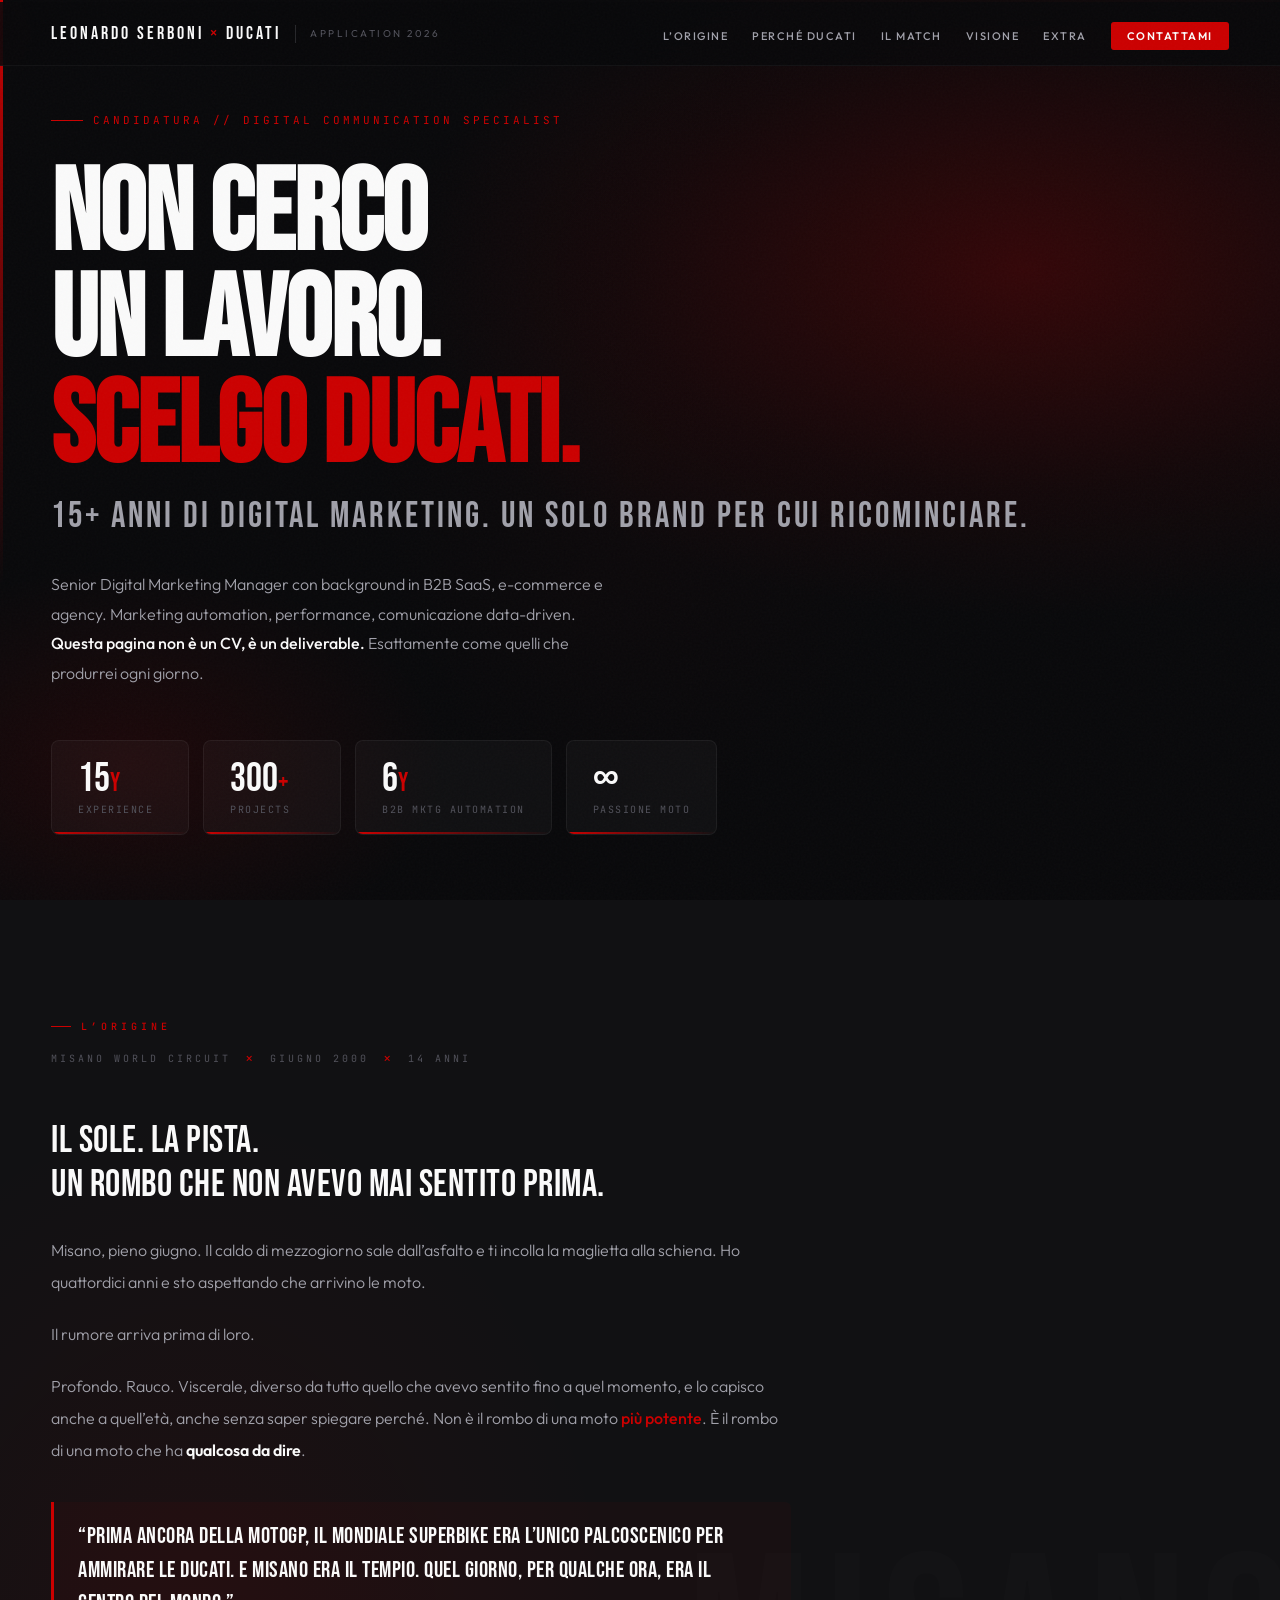
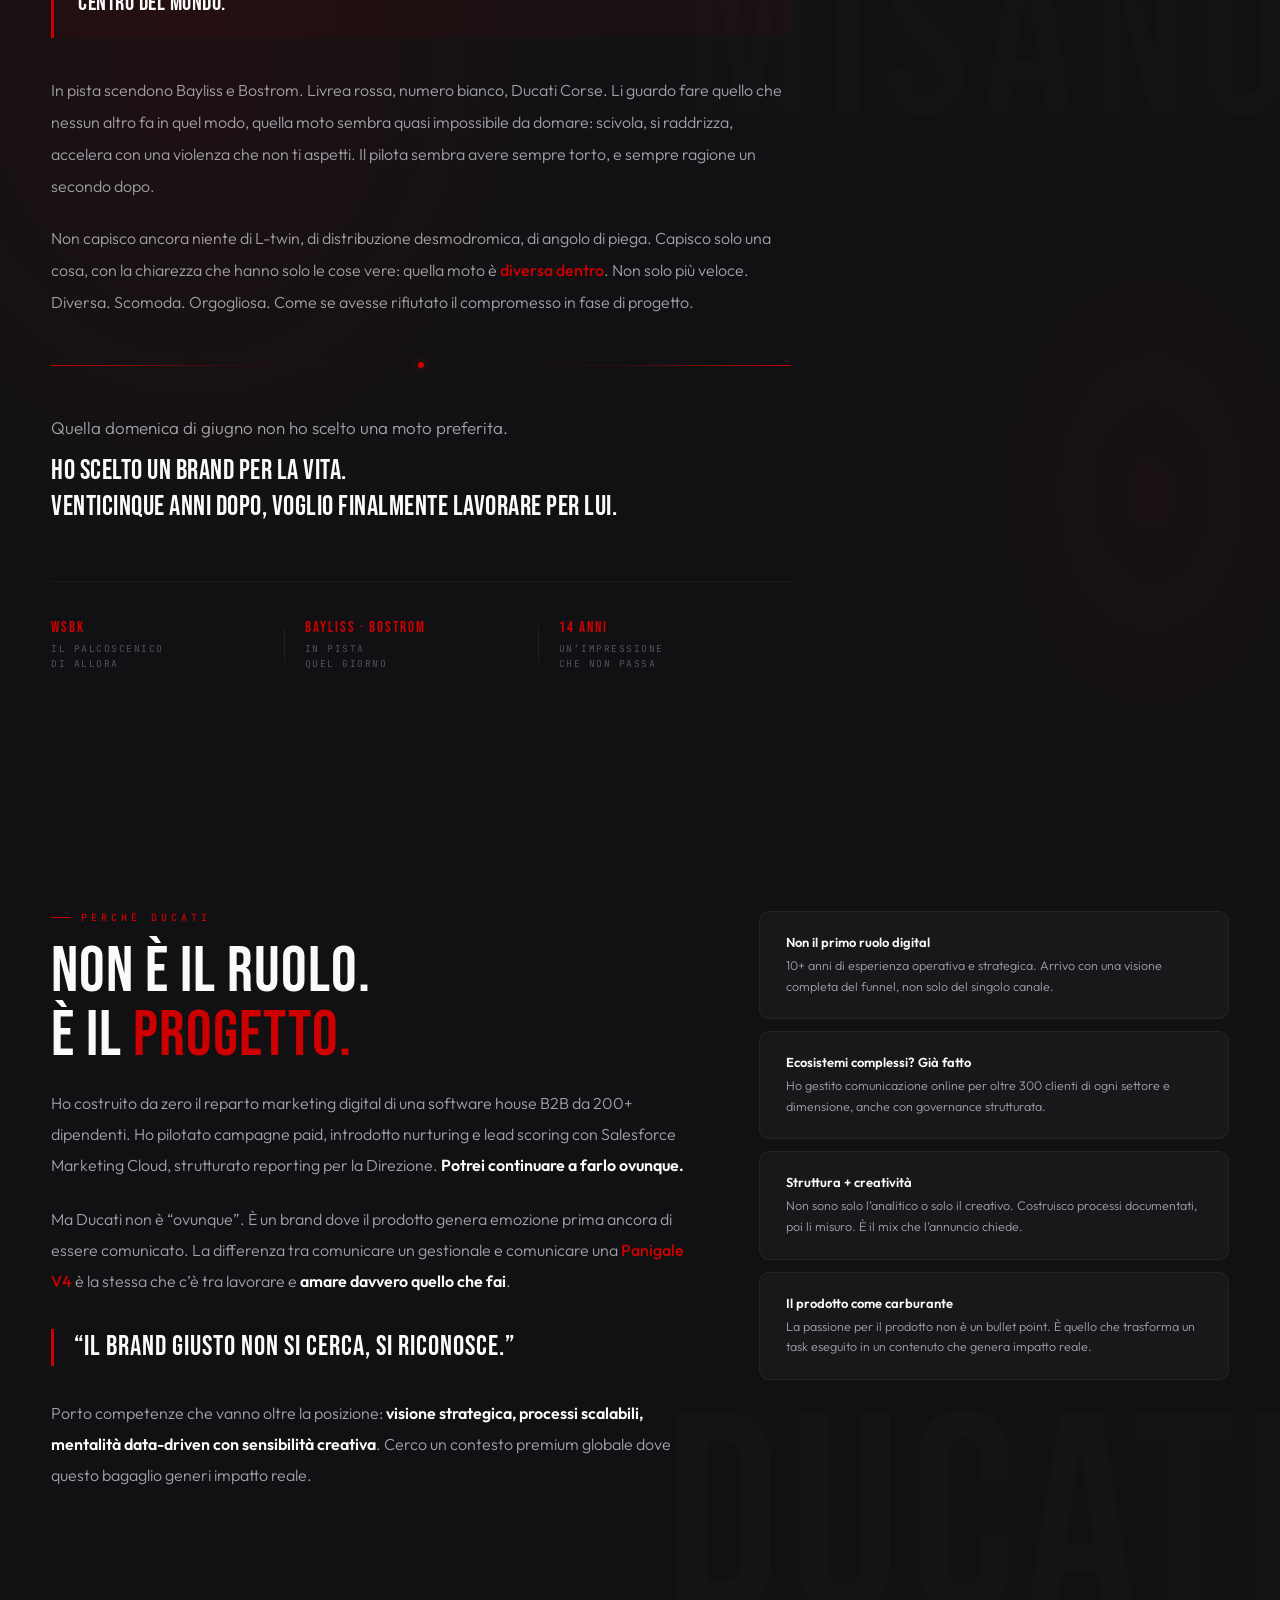
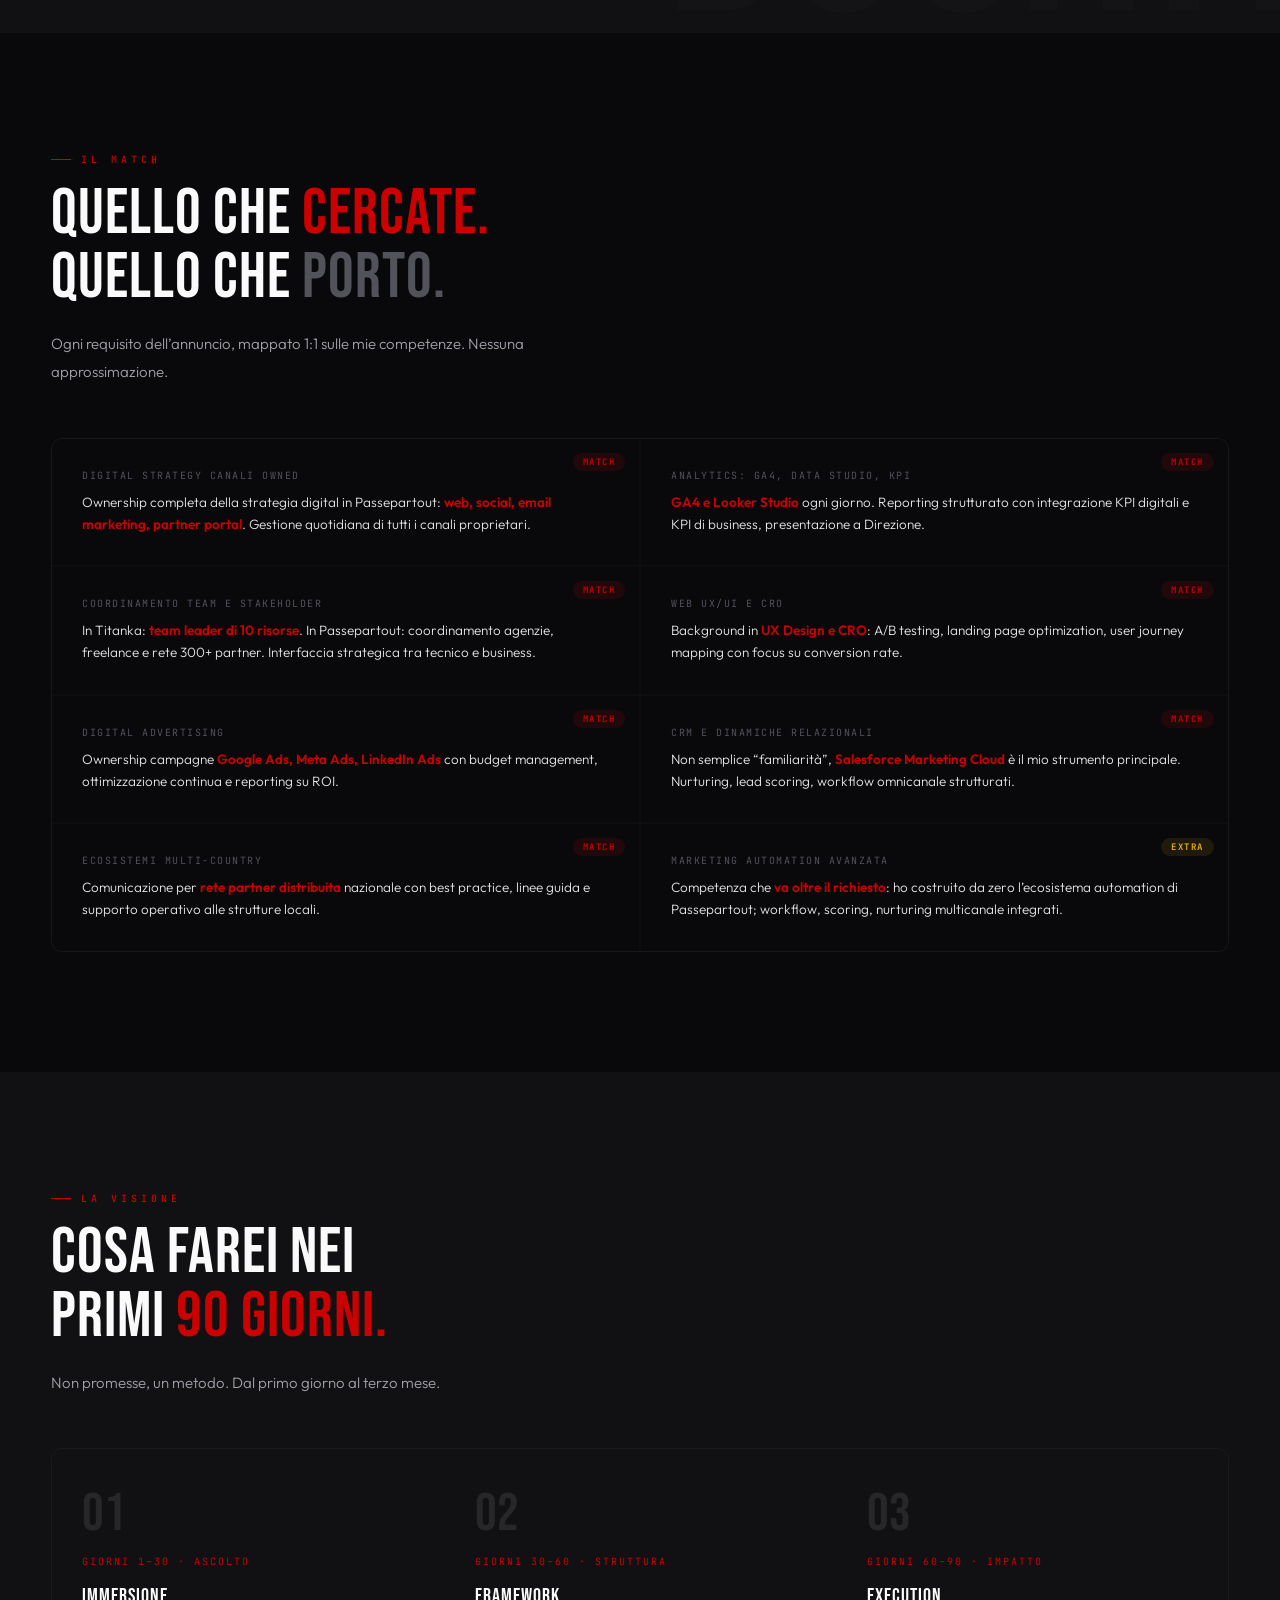
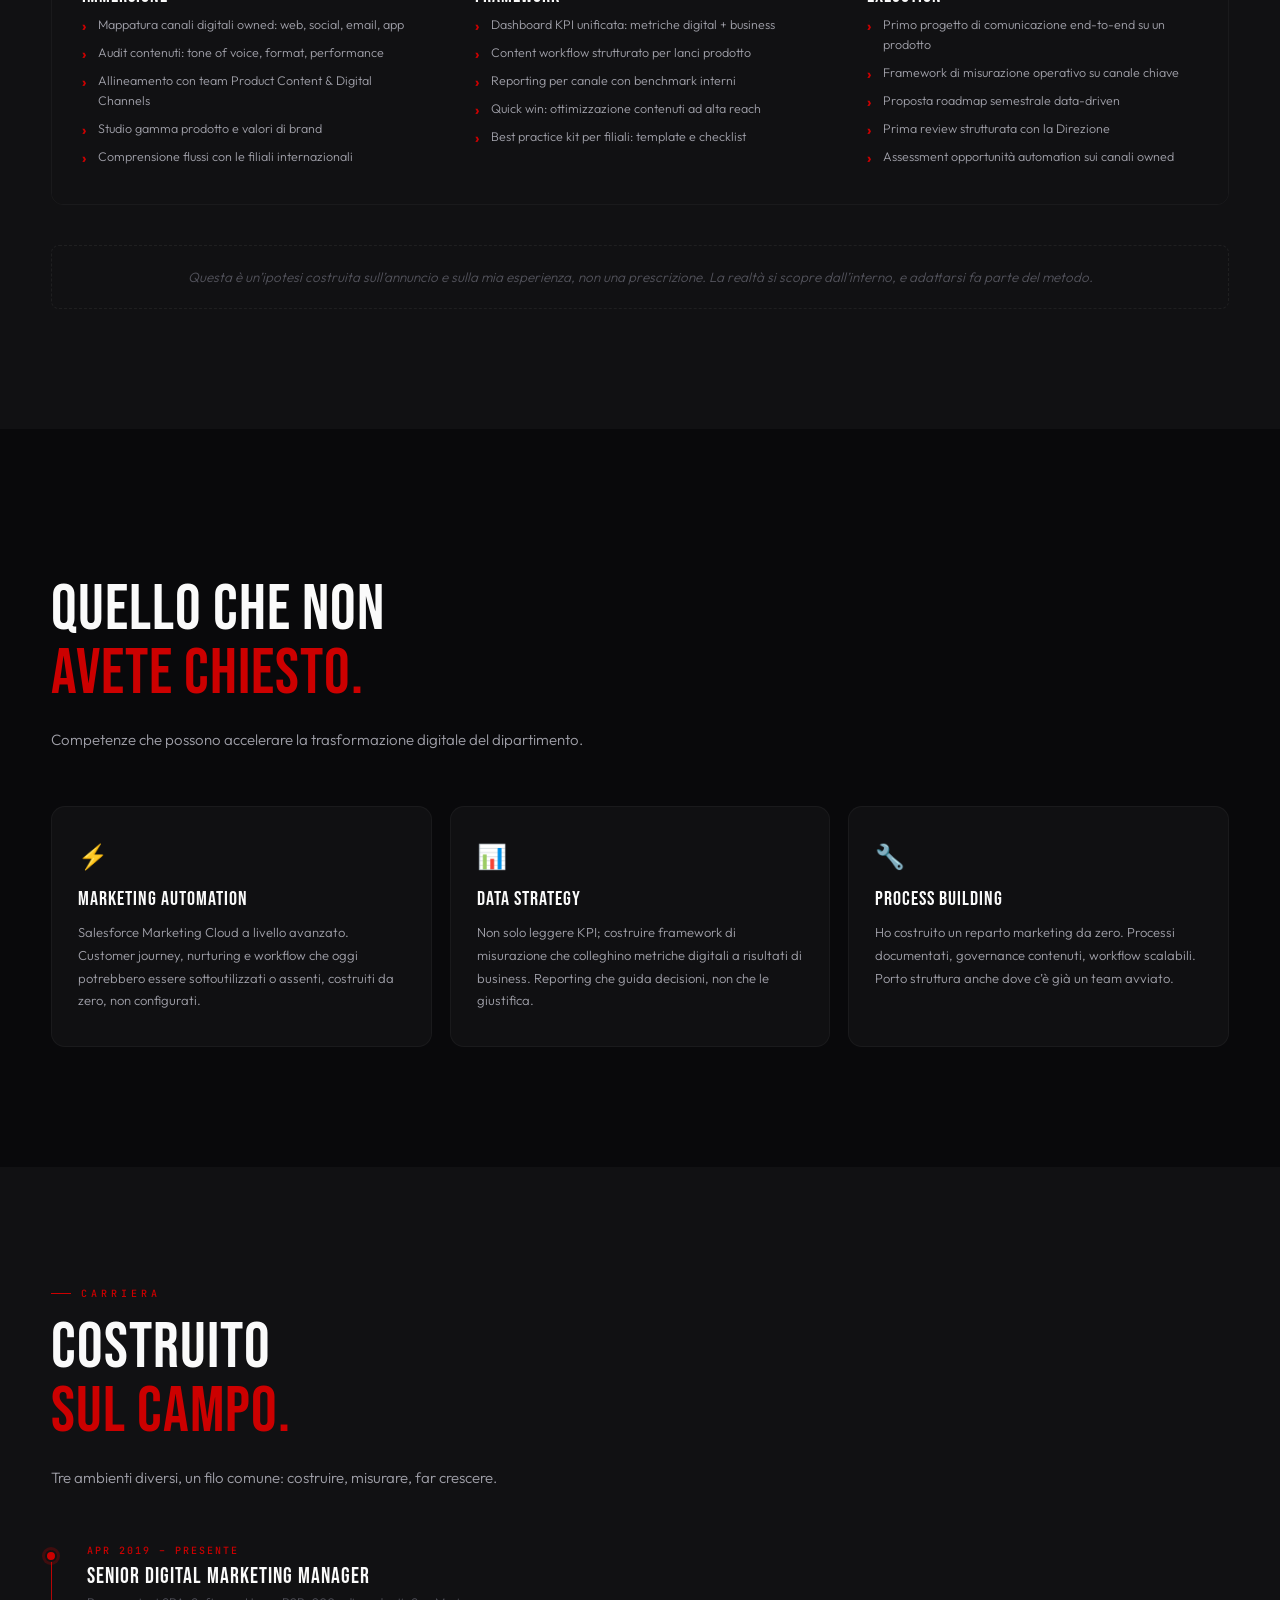
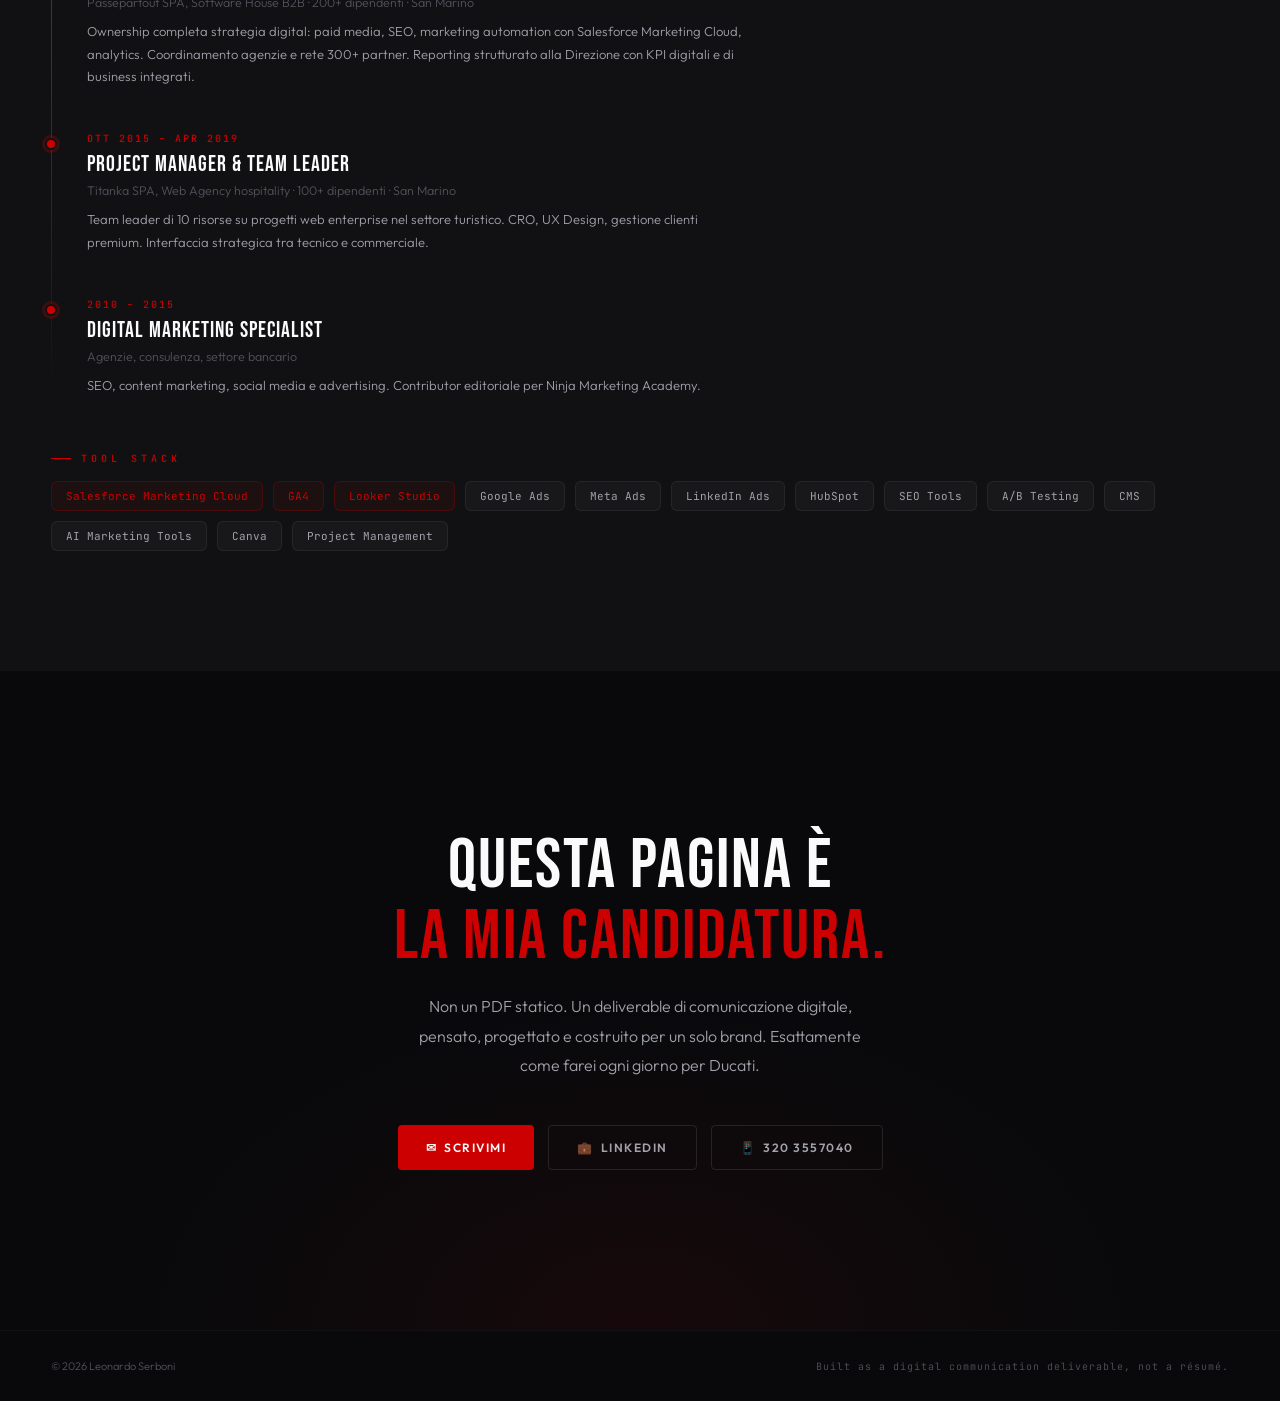
==== commit c406212e: "Merge branch 'main' into claude/analyze-landing-page-MCQ8K" ====
--- a/ducati/index.html
+++ b/ducati/index.html
@@ -8,7 +8,7 @@
 <link rel="icon" type="image/svg+xml" href="/favicon.svg">
 <link rel="preconnect" href="https://fonts.googleapis.com">
 <link href="https://fonts.googleapis.com/css2?family=Bebas+Neue&family=Outfit:wght@200;300;400;500;600;700&family=JetBrains+Mono:wght@300;400;500&display=swap" rel="stylesheet">
-<link rel="stylesheet" href="style.css">
+<link rel="stylesheet" href="/ducati/style.css">
 </head>
 <body>
 
@@ -44,7 +44,7 @@
       NON CERCO<br>UN LAVORO.
       <span class="r">SCELGO DUCATI.</span>
     </h1>
-    <p class="hero-h2">10+ anni di digital marketing. Un solo brand per cui ricominciare.</p>
+    <p class="hero-h2">15+ anni di digital marketing. Un solo brand per cui ricominciare.</p>
     <p class="hero-p">
       Senior Digital Marketing Manager con background in B2B SaaS, e-commerce e agency.
       Marketing automation, performance, comunicazione data-driven.
@@ -82,9 +82,9 @@
     <div class="origine-eyebrow rv rv-d1">
       <span>Misano World Circuit</span>
       <span class="origine-eyebrow-sep">&times;</span>
-      <span>Giugno</span>
+      <span>Giugno 2000</span>
       <span class="origine-eyebrow-sep">&times;</span>
-      <span>Quattordici anni</span>
+      <span>14 anni</span>
     </div>
 
     <div class="origine-lead rv rv-d2">
@@ -93,7 +93,7 @@
 
     <div class="origine-body">
       <p class="rv rv-d2">
-        Misano, giugno. Il caldo sale dall&rsquo;asfalto e ti incolla la maglietta alla schiena.
+        Misano, pieno giugno. Il caldo di mezzogiorno sale dall&rsquo;asfalto e ti incolla la maglietta alla schiena.
         Ho quattordici anni e sto aspettando che arrivino le moto.
       </p>
       <p class="rv rv-d3">
@@ -108,7 +108,7 @@
     </div>
 
     <div class="origine-pull rv rv-d3">
-      &ldquo;Prima della MotoGP, il Mondiale Superbike era l&rsquo;unico palcoscenico.
+      &ldquo;Prima ancora della MotoGP, il Mondiale Superbike era l&rsquo;unico palcoscenico per ammirare le Ducati.
       E Misano era il tempio. Quel giorno, per qualche ora, era il centro del mondo.&rdquo;
     </div>
 
@@ -224,7 +224,7 @@
     </div>
     <div class="m-item">
       <span class="m-badge m-match">Match</span>
-      <div class="m-req">Analytics; GA4, Data Studio, KPI</div>
+      <div class="m-req">Analytics: GA4, Data Studio, KPI</div>
       <div class="m-ans"><strong>GA4 e Looker Studio</strong> ogni giorno. Reporting strutturato con integrazione KPI digitali e KPI di business, presentazione a Direzione.</div>
     </div>
     <div class="m-item">
